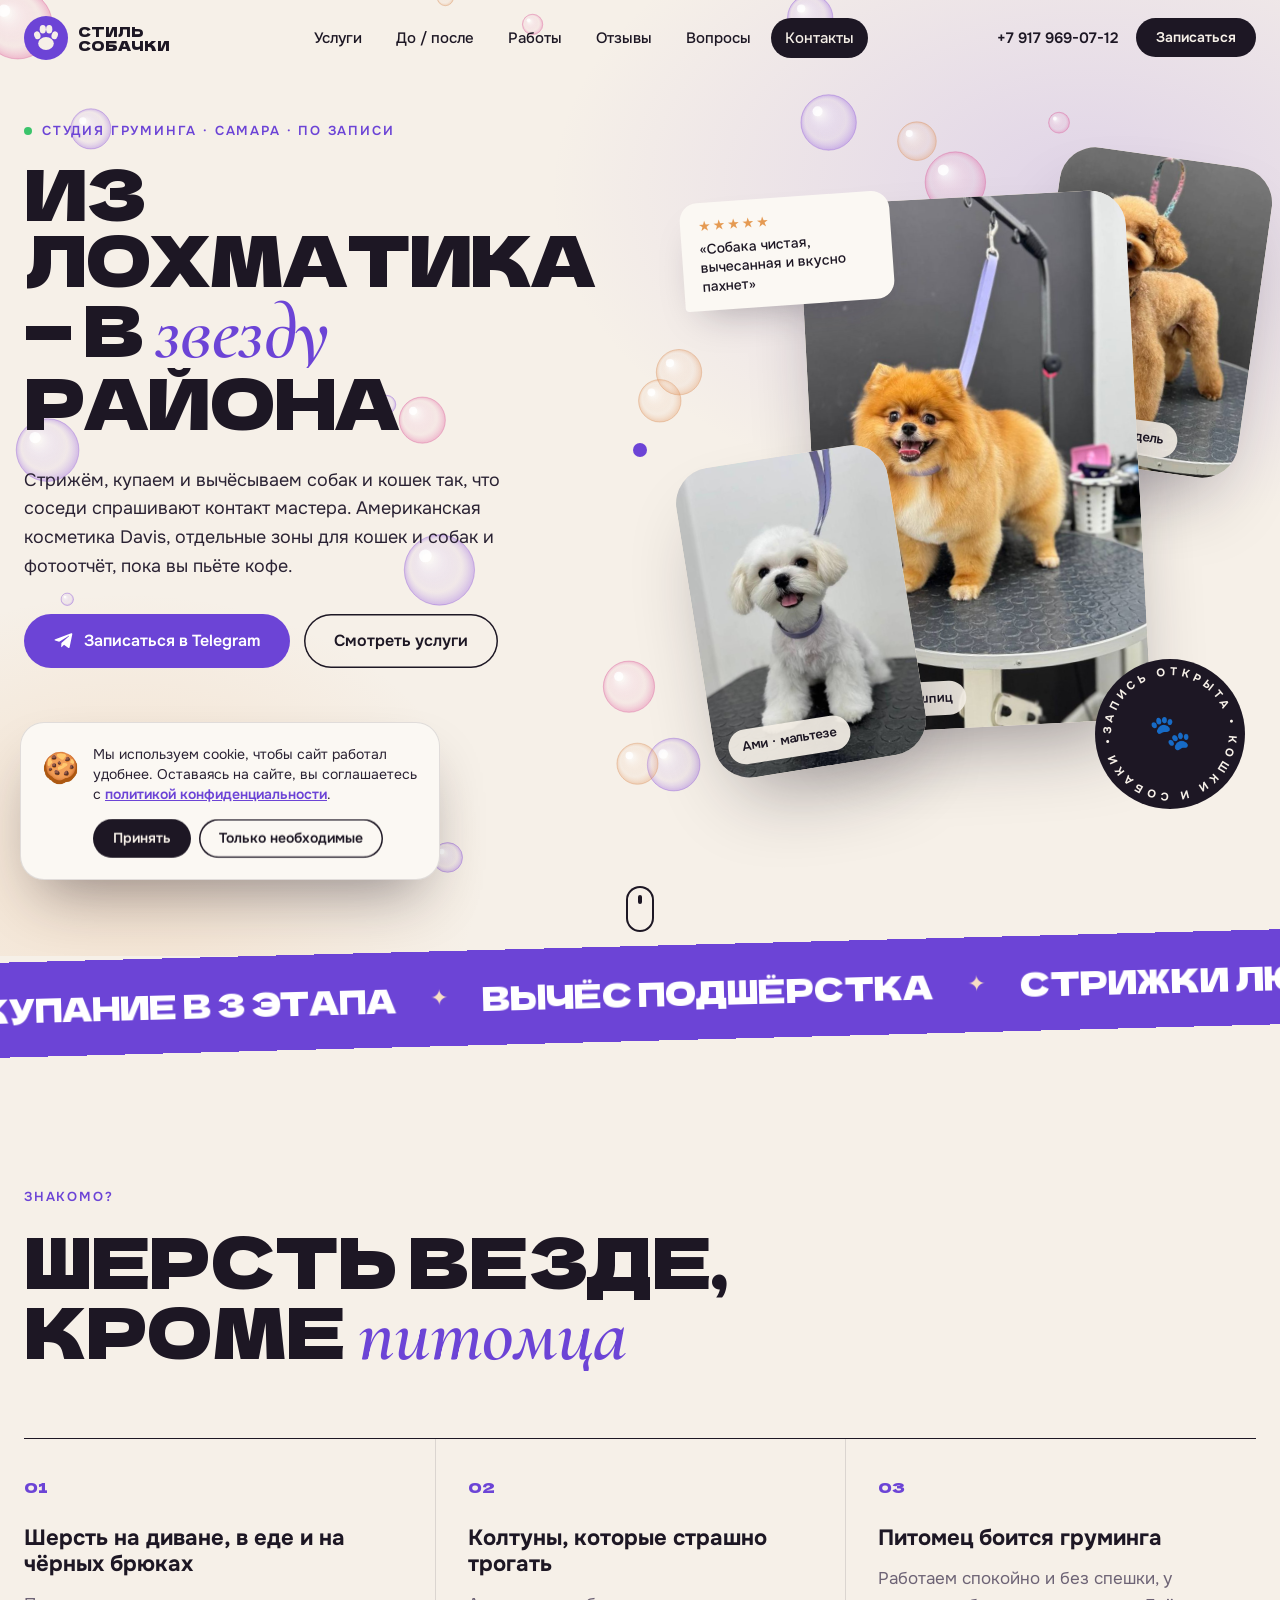
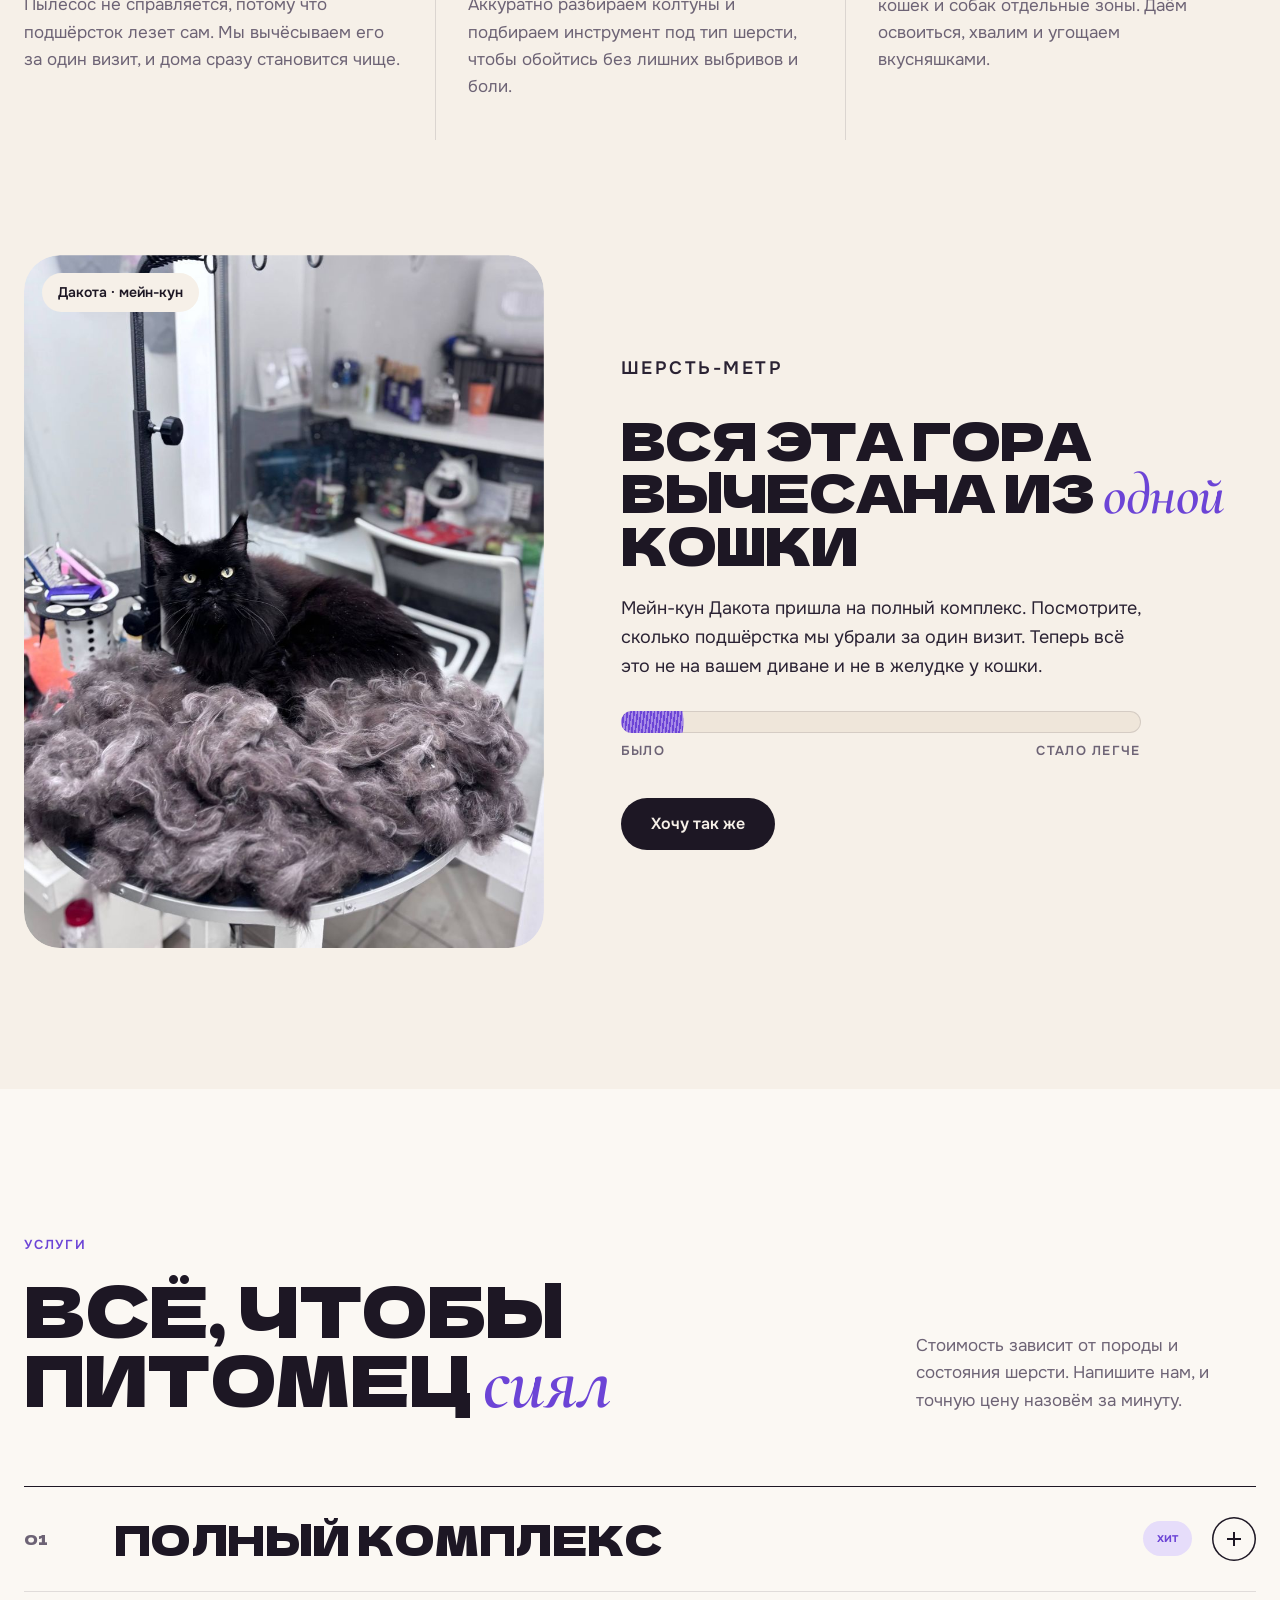
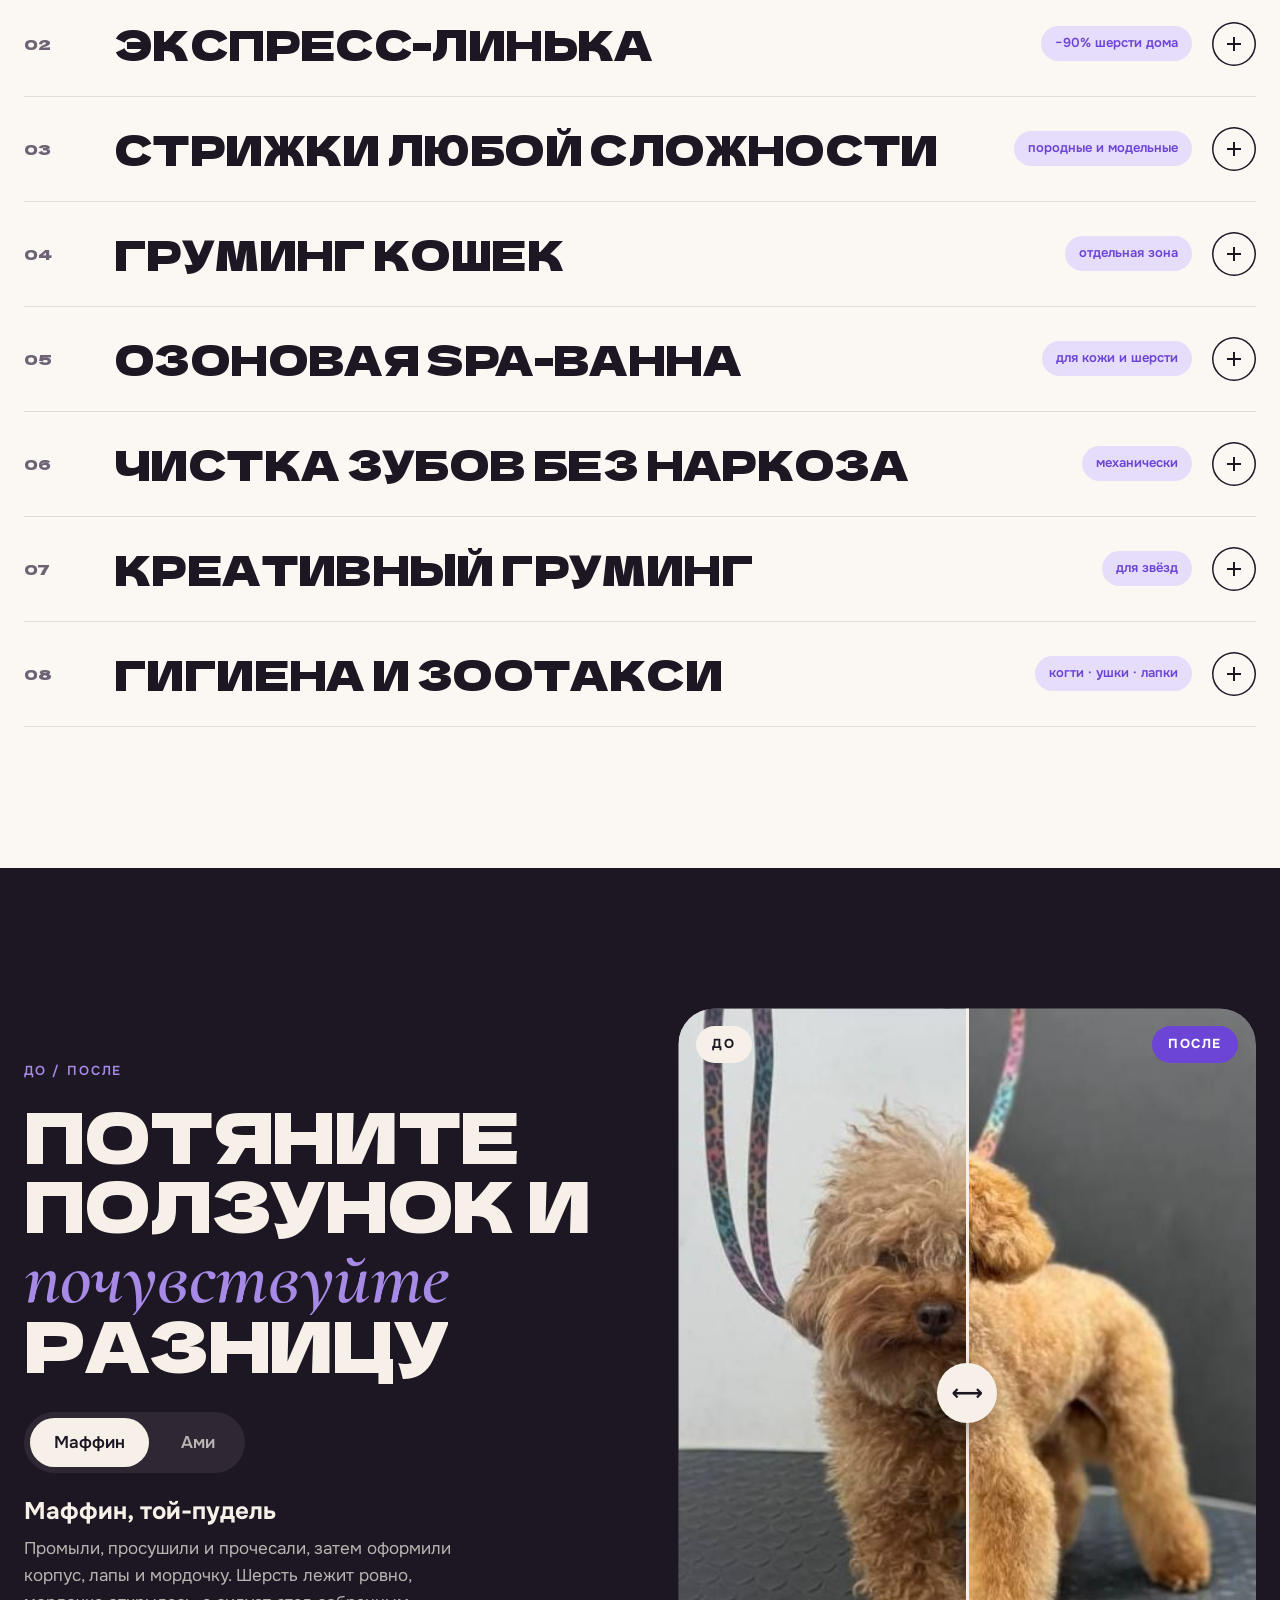
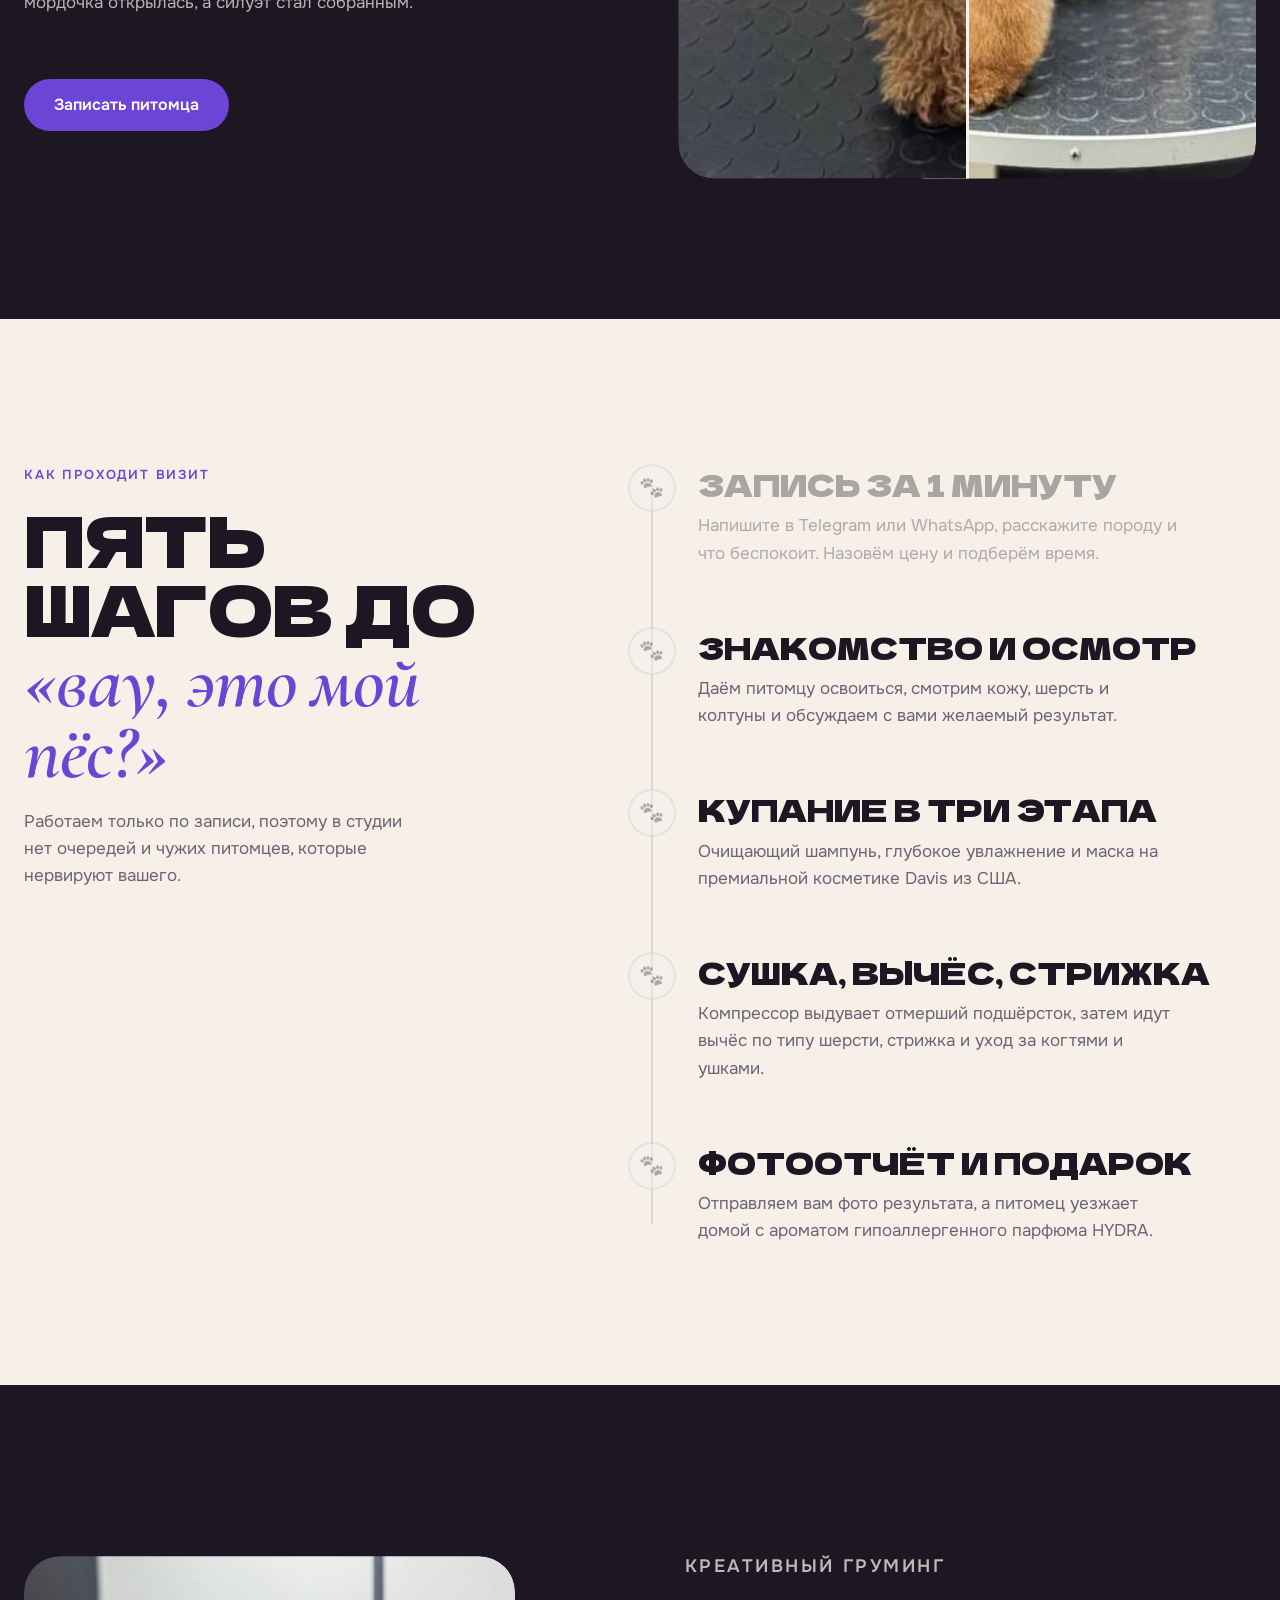
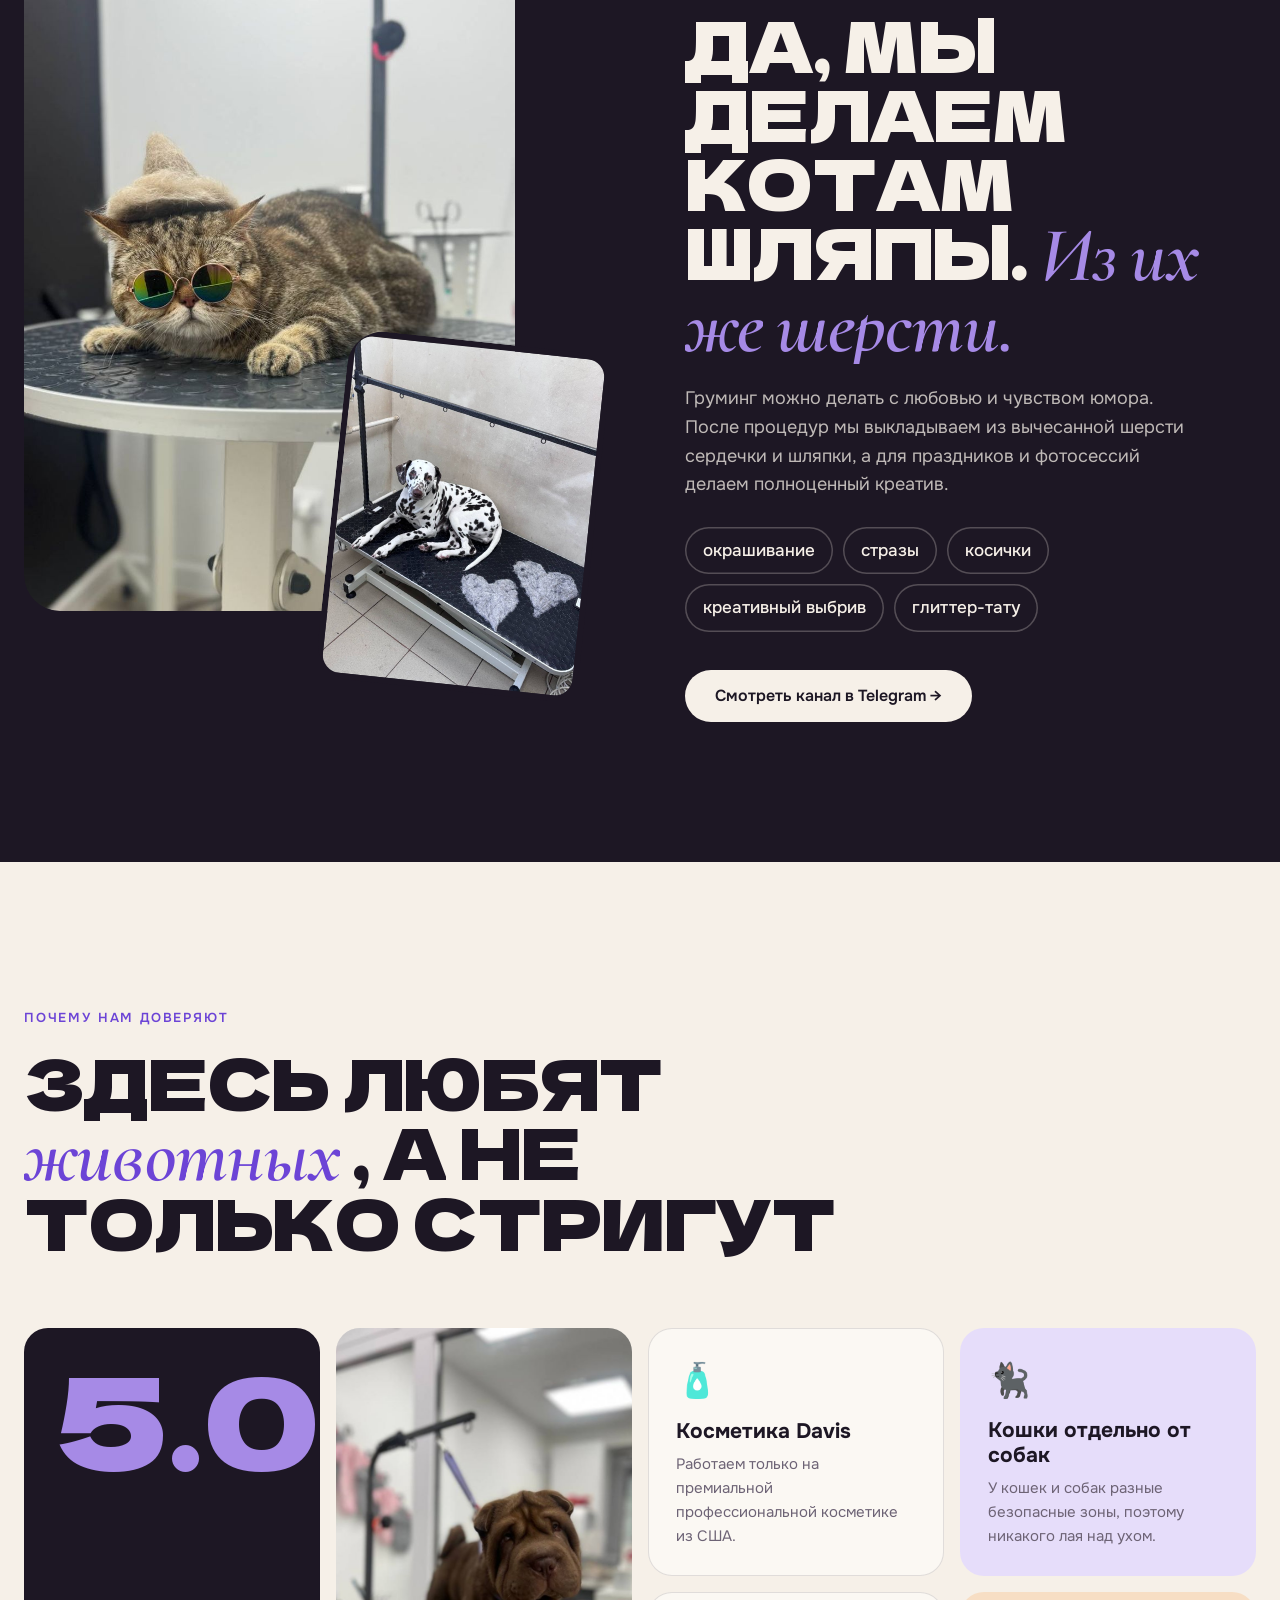
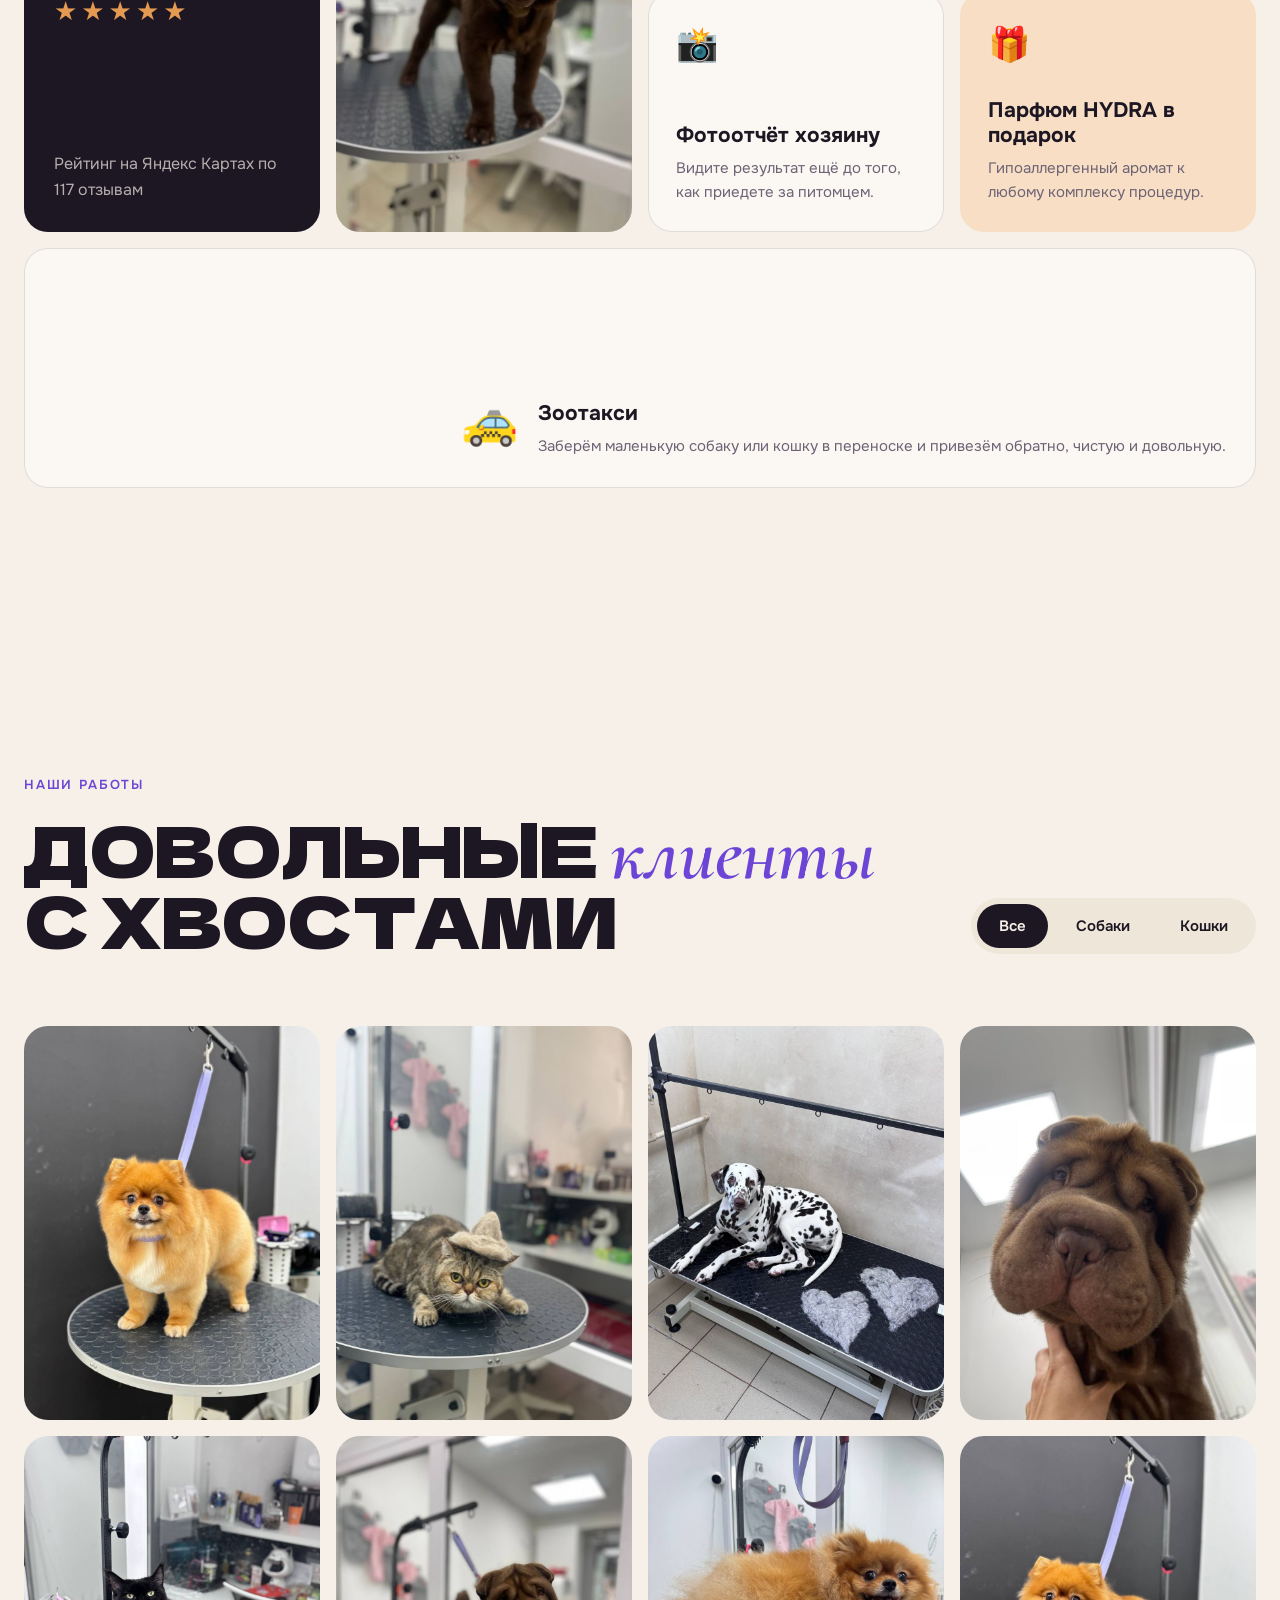
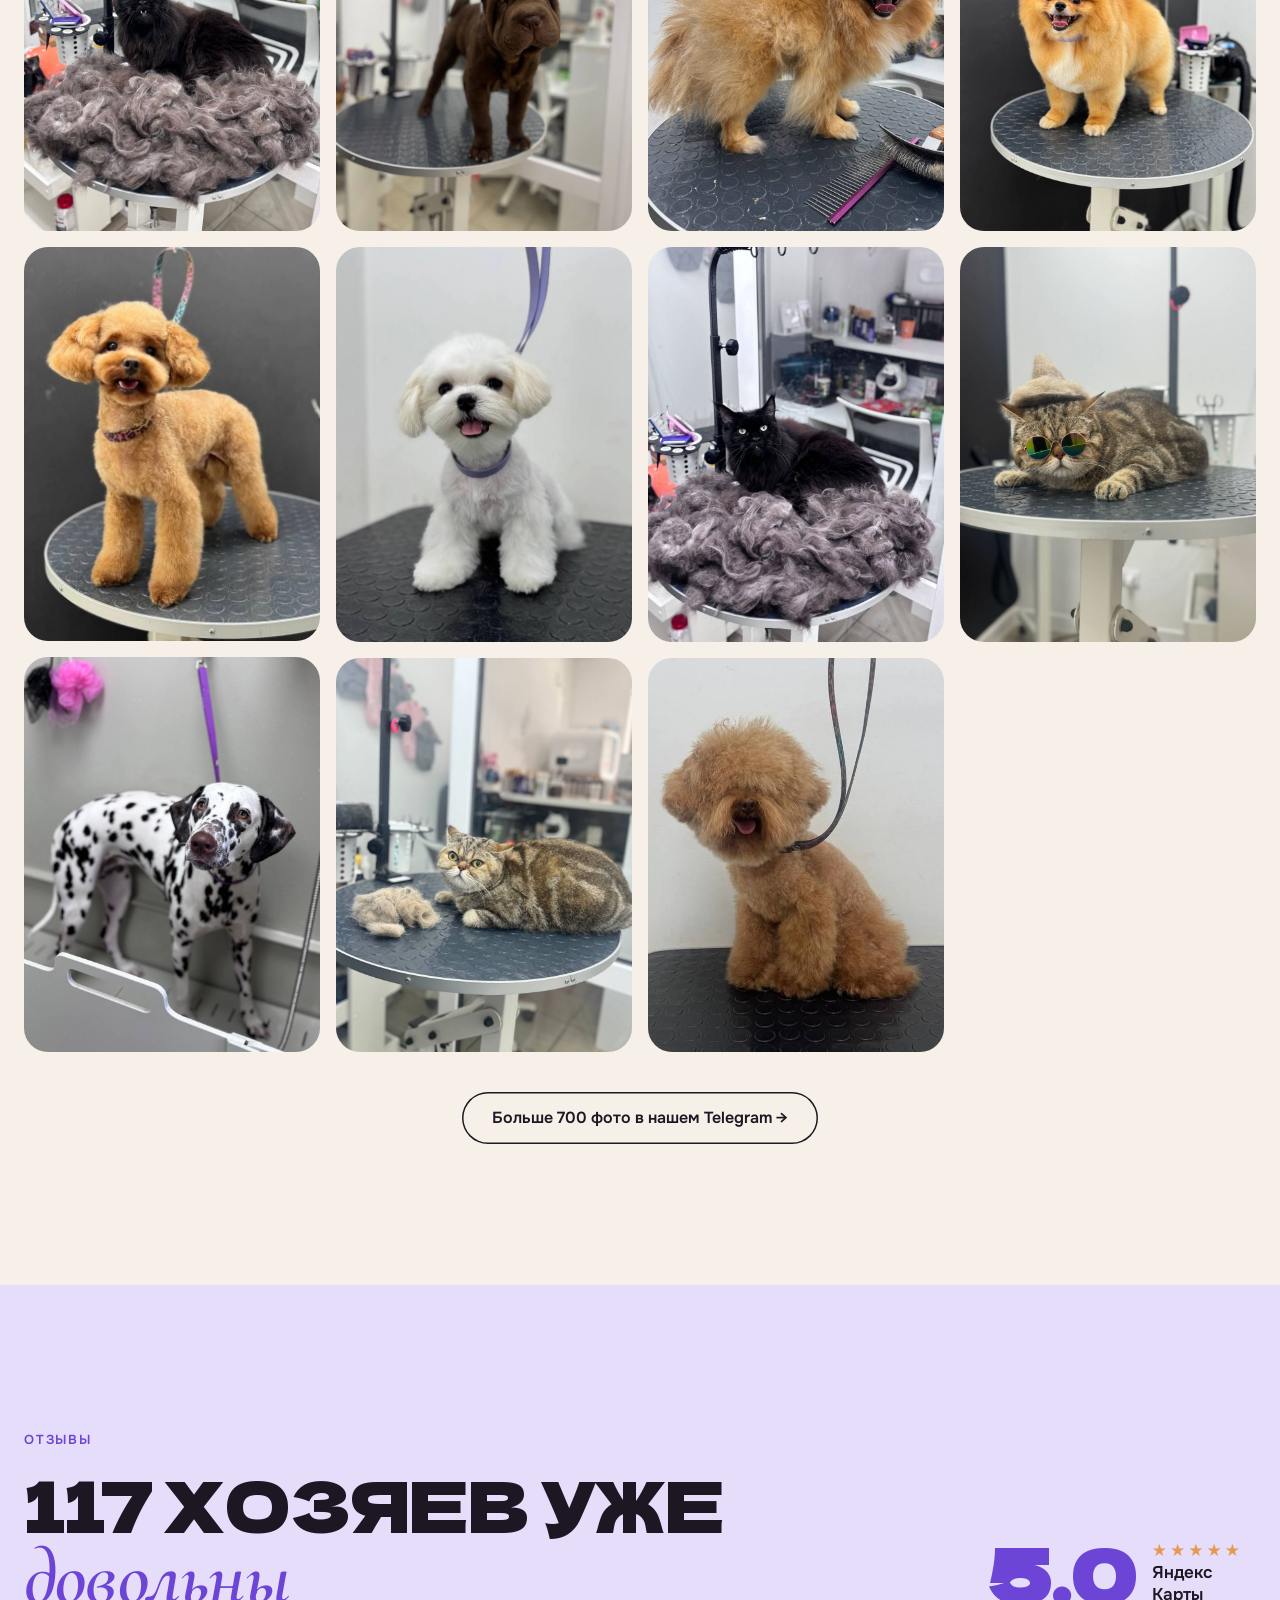
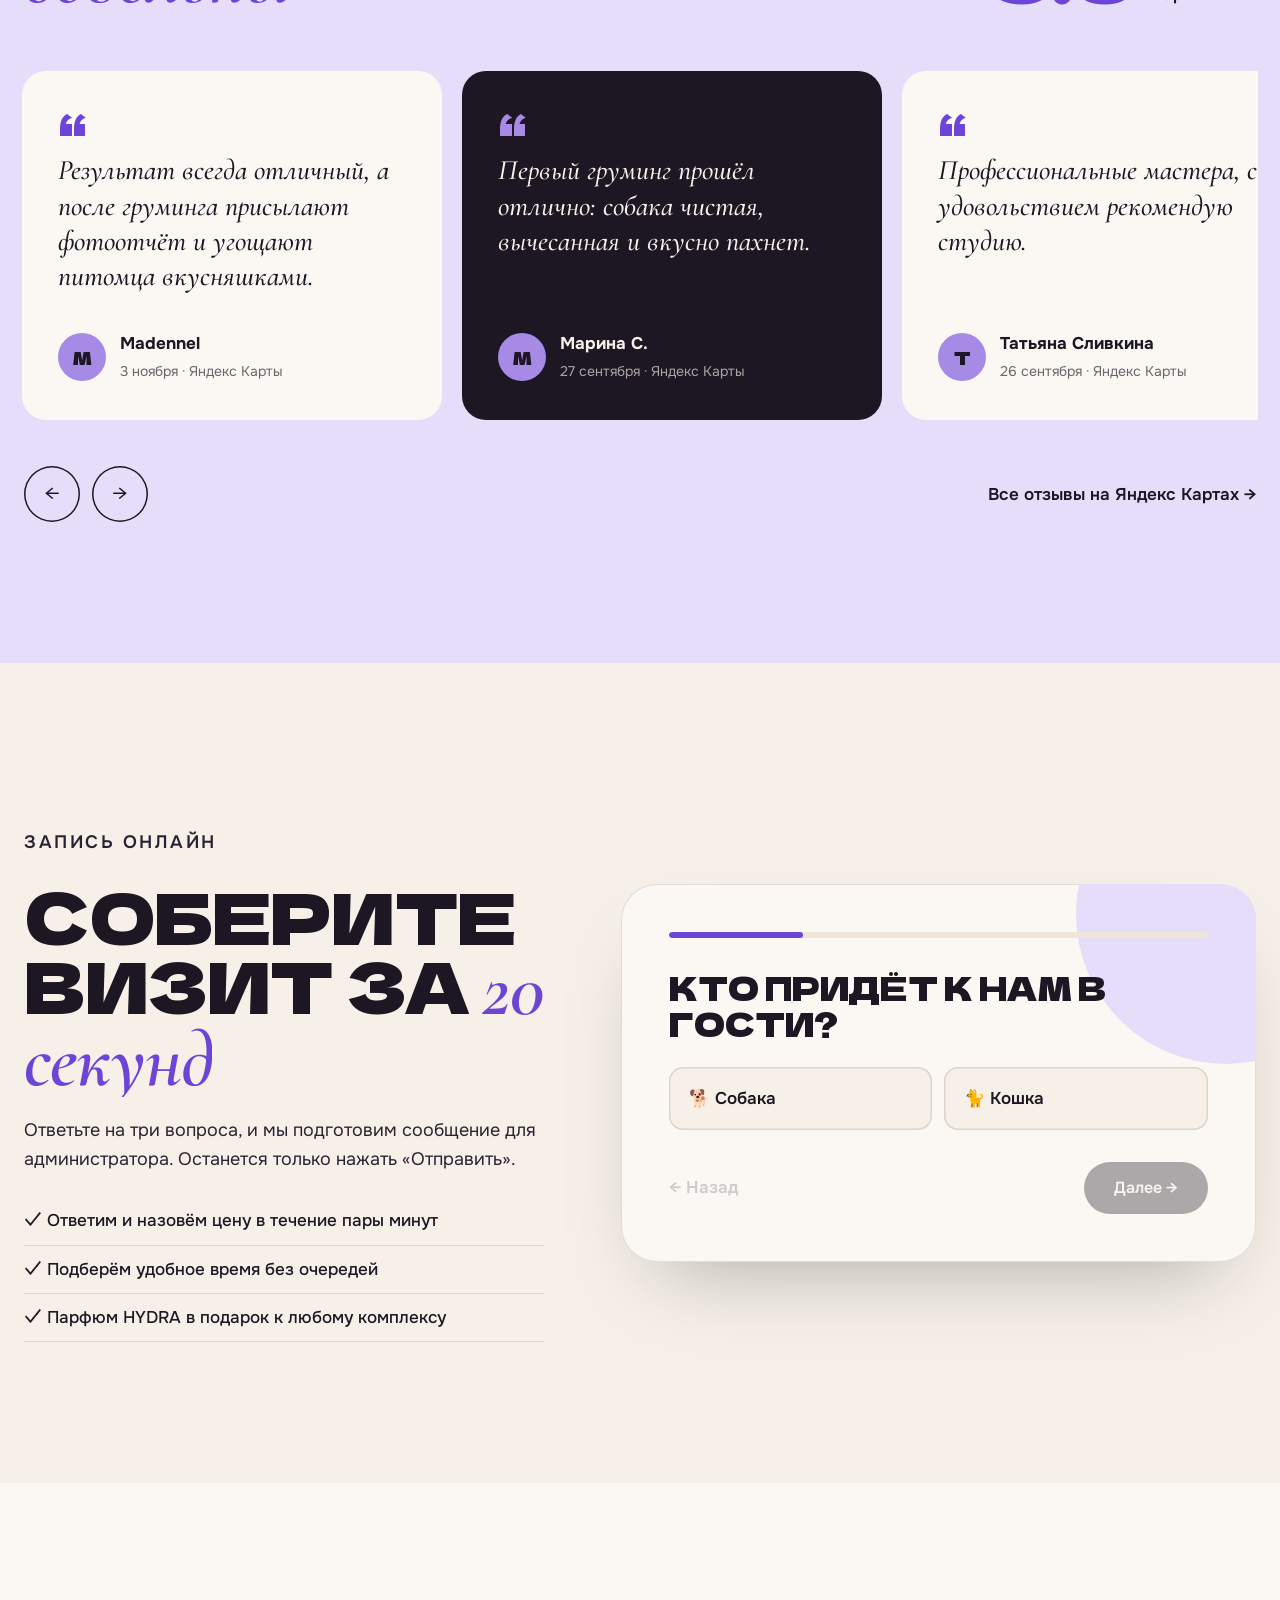
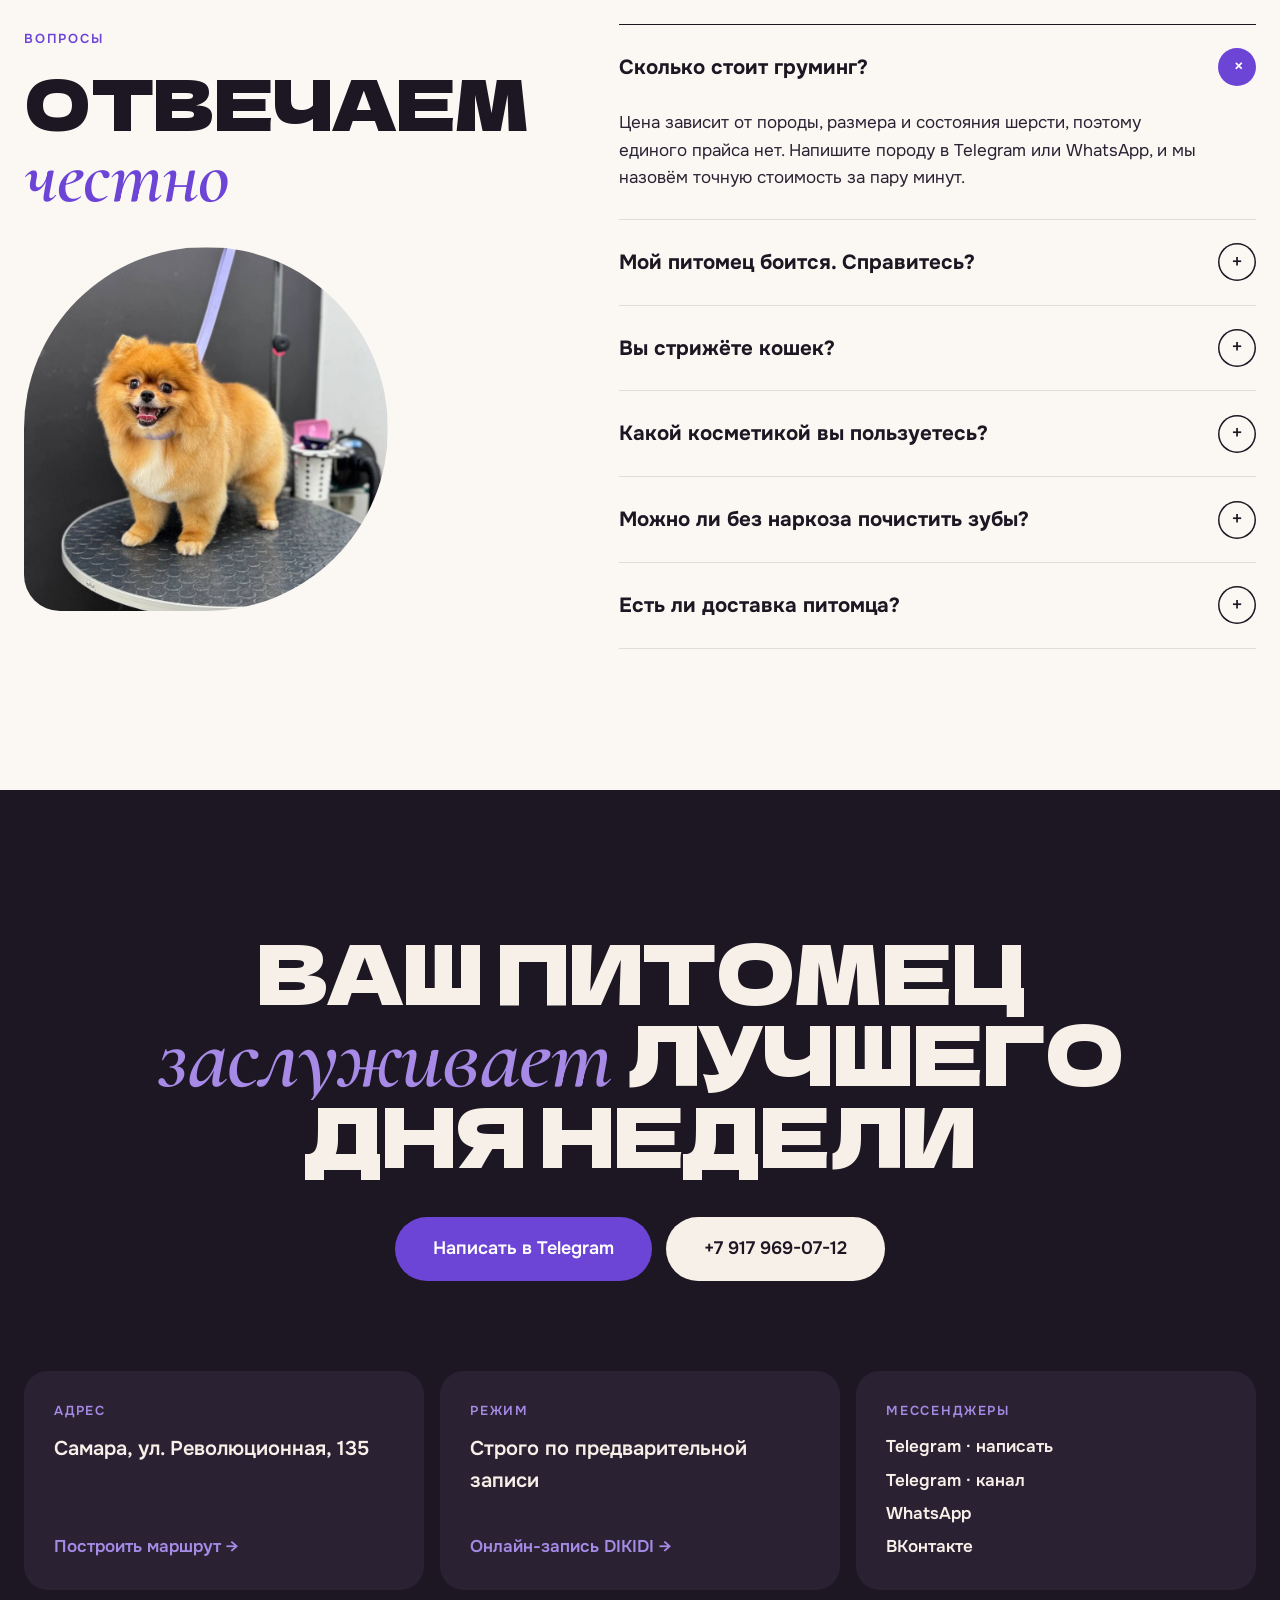
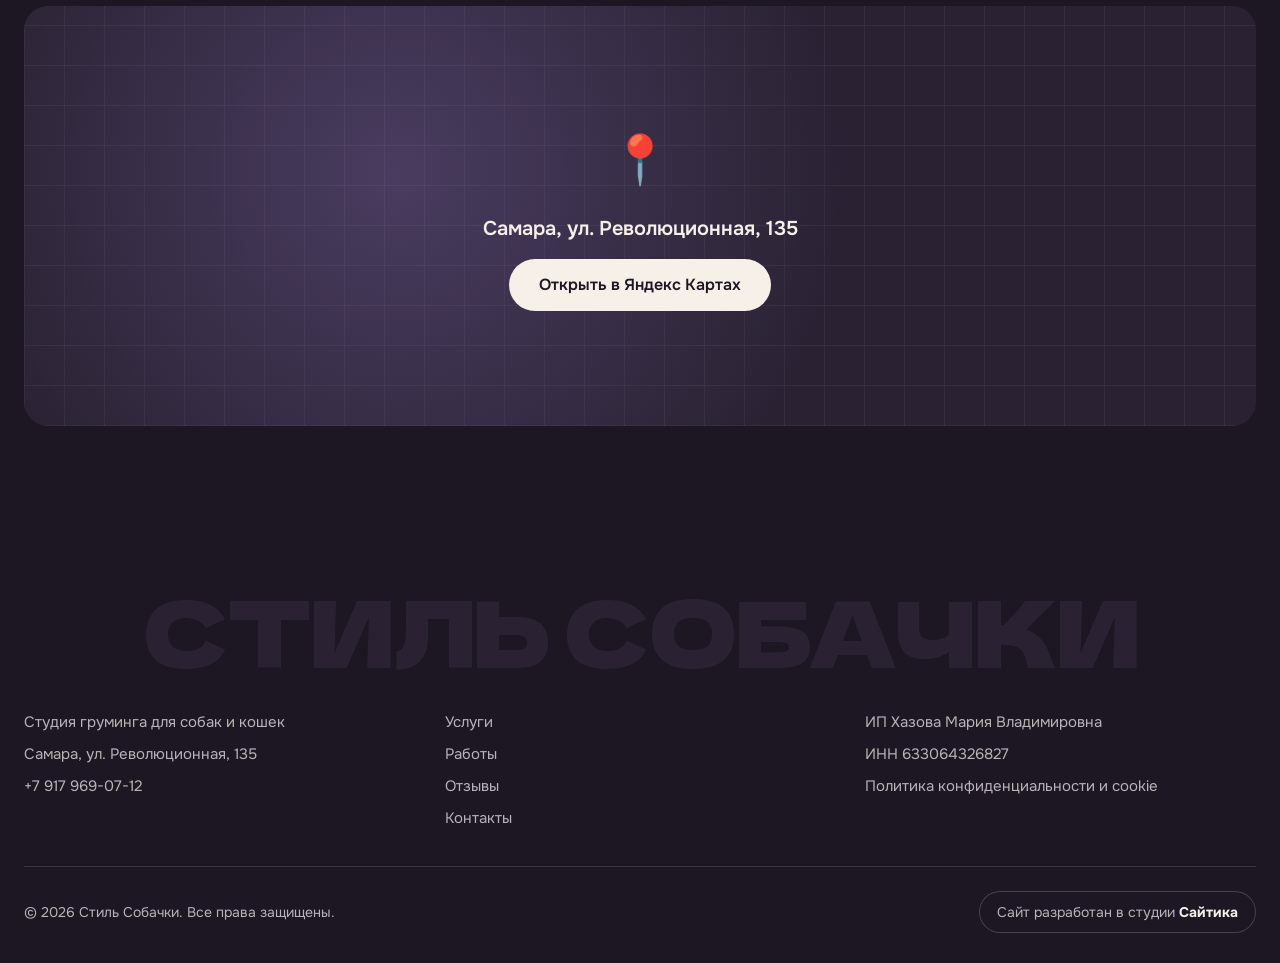
==== index.html @ b85f0bd1 "Лендинг студии груминга «Стиль Собачки» Одностраничный продающий сайт: услуги, до/после, галерея, от" ====
<!DOCTYPE html>
<html lang="ru">
<head>
  <meta charset="UTF-8">
  <meta name="viewport" content="width=device-width, initial-scale=1">
  <title>Стиль Собачки — студия груминга для собак и кошек в Самаре</title>
  <meta name="description" content="Груминг собак и кошек в Самаре: стрижка, купание, вычёс подшёрстка, озоновая SPA-ванна, креативный груминг. Косметика Davis, рейтинг 5.0 на Яндекс Картах. ул. Революционная, 135.">
  <meta name="theme-color" content="#F6F0E8">
  <meta property="og:title" content="Стиль Собачки — студия груминга в Самаре">
  <meta property="og:description" content="Из лохматика — в звезду района. Груминг собак и кошек, рейтинг 5.0.">
  <meta property="og:image" content="assets/images/lisichka-2.jpg">
  <link rel="preconnect" href="https://fonts.googleapis.com">
  <link rel="preconnect" href="https://fonts.gstatic.com" crossorigin>
  <link href="https://fonts.googleapis.com/css2?family=Cormorant+Garamond:ital,wght@1,500;1,600&family=Dela+Gothic+One&family=Onest:wght@400;500;600;700&display=swap" rel="stylesheet">
  <link rel="stylesheet" href="assets/css/style.css">
</head>
<body class="is-loading">

  <!-- Прелоадер -->
  <div class="preloader" aria-hidden="true">
    <div class="preloader__paws">
      <span></span><span></span><span></span><span></span>
    </div>
    <div class="preloader__word">Стиль&nbsp;Собачки</div>
  </div>

  <div class="progress" aria-hidden="true"><span></span></div>
  <div class="cursor" aria-hidden="true"><span class="cursor__label"></span></div>

  <!-- Шапка -->
  <header class="header" id="header">
    <div class="container header__inner">
      <a href="#top" class="logo" aria-label="Стиль Собачки — на главную">
        <svg class="logo__mark" viewBox="0 0 48 48" aria-hidden="true">
          <circle cx="24" cy="24" r="24" fill="currentColor"/>
          <g fill="#F6F0E8">
            <ellipse cx="24" cy="30" rx="8.5" ry="7"/>
            <ellipse cx="14.5" cy="21" rx="3.4" ry="4.4" transform="rotate(-18 14.5 21)"/>
            <ellipse cx="20.5" cy="14.5" rx="3.4" ry="4.6"/>
            <ellipse cx="27.5" cy="14.5" rx="3.4" ry="4.6"/>
            <ellipse cx="33.5" cy="21" rx="3.4" ry="4.4" transform="rotate(18 33.5 21)"/>
          </g>
        </svg>
        <span class="logo__text">Стиль<br>Собачки</span>
      </a>

      <nav class="nav" id="nav" aria-label="Основная навигация">
        <a href="#services" class="nav__link">Услуги</a>
        <a href="#before-after" class="nav__link">До / после</a>
        <a href="#works" class="nav__link">Работы</a>
        <a href="#reviews" class="nav__link">Отзывы</a>
        <a href="#faq" class="nav__link">Вопросы</a>
        <a href="#contacts" class="nav__link">Контакты</a>
        <div class="nav__mobile-extra">
          <a href="tel:+79179690712" class="nav__phone">+7 917 969-07-12</a>
          <div class="nav__socials">
            <a href="https://t.me/maria_merc" target="_blank" rel="noopener">Telegram</a>
            <a href="https://wa.me/79179690712" target="_blank" rel="noopener">WhatsApp</a>
            <a href="https://vk.ru/dog_style_smr" target="_blank" rel="noopener">VK</a>
          </div>
        </div>
      </nav>

      <div class="header__actions">
        <a href="tel:+79179690712" class="header__phone">+7 917 969-07-12</a>
        <a href="#booking" class="btn btn--small btn--ink magnetic">Записаться</a>
        <button class="burger" id="burger" aria-label="Открыть меню" aria-expanded="false" aria-controls="nav">
          <span></span><span></span><span></span>
        </button>
      </div>
    </div>
  </header>

  <main>
    <!-- HERO -->
    <section class="hero" id="top">
      <canvas class="hero__bubbles" id="bubbles" aria-hidden="true"></canvas>
      <div class="container hero__inner">
        <div class="hero__text">
          <p class="eyebrow reveal-up"><span class="dot"></span> Студия груминга · Самара · по записи</p>
          <h1 class="hero__title">
            <span class="line"><span>Из лохматика</span></span>
            <span class="line"><span>— в <em>звезду</em></span></span>
            <span class="line"><span>района</span></span>
          </h1>
          <p class="hero__lead reveal-up">Стрижём, купаем и вычёсываем собак и кошек так, что соседи спрашивают контакт мастера. Американская косметика Davis, отдельные зоны для кошек и собак и фотоотчёт, пока вы пьёте кофе.</p>
          <div class="hero__cta reveal-up">
            <a href="https://t.me/maria_merc" target="_blank" rel="noopener" class="btn btn--accent magnetic">
              <svg viewBox="0 0 24 24" aria-hidden="true"><path d="M21.9 4.3 18.7 19.4c-.2 1-.9 1.3-1.8.8l-4.9-3.6-2.4 2.3c-.3.3-.5.5-1 .5l.3-5 9.1-8.2c.4-.4-.1-.6-.6-.2L6.2 13 1.4 11.5c-1-.3-1-1 .2-1.5L20.6 2.8c.9-.3 1.6.2 1.3 1.5Z" fill="currentColor"/></svg>
              Записаться в Telegram
            </a>
            <a href="#services" class="btn btn--ghost magnetic">Смотреть услуги</a>
          </div>
          <ul class="hero__trust reveal-up">
            <li><strong>5.0</strong><span>рейтинг на<br>Яндекс Картах</span></li>
            <li><strong data-count="117">117</strong><span>отзывов<br>от хозяев</span></li>
            <li><strong>Davis</strong><span>премиум-косметика<br>из США</span></li>
          </ul>
        </div>

        <div class="hero__visual" id="heroVisual">
          <figure class="hero__card hero__card--a" data-depth="0.6">
            <img src="assets/images/lisichka-2.jpg" alt="Рыжий шпиц Лисичка после груминга улыбается на столе" width="900" height="1200" fetchpriority="high">
            <figcaption>Лисичка · шпиц</figcaption>
          </figure>
          <figure class="hero__card hero__card--b" data-depth="1.1">
            <img src="assets/images/ami-after.jpg" alt="Белый мальтезе Ами после стрижки" width="600" height="800">
            <figcaption>Ами · мальтезе</figcaption>
          </figure>
          <figure class="hero__card hero__card--c" data-depth="1.6">
            <img src="assets/images/maffin-after-2.jpg" alt="Абрикосовый пудель Маффин после стрижки" width="604" height="805">
            <figcaption>Маффин · пудель</figcaption>
          </figure>
          <a href="#booking" class="badge-spin" aria-label="Запись открыта — перейти к записи">
            <svg viewBox="0 0 200 200" aria-hidden="true">
              <defs><path id="circlePath" d="M100,100 m-78,0 a78,78 0 1,1 156,0 a78,78 0 1,1 -156,0"/></defs>
              <text><textPath href="#circlePath" textLength="482" lengthAdjust="spacing">ЗАПИСЬ ОТКРЫТА • КОШКИ И СОБАКИ • </textPath></text>
            </svg>
            <span class="badge-spin__core">🐾</span>
          </a>
          <div class="hero__sticker">
            <span class="stars">★★★★★</span>
            «Собака чистая, вычесанная и вкусно пахнет»
          </div>
        </div>
      </div>
      <a href="#pain" class="scroll-hint" aria-label="Листать вниз"><span></span></a>
    </section>

    <!-- Бегущая строка -->
    <div class="marquee" aria-hidden="true">
      <div class="marquee__track">
        <span>Купание в 3 этапа</span><i>✦</i><span>Вычёс подшёрстка</span><i>✦</i><span>Стрижки любой сложности</span><i>✦</i><span>Озоновая SPA-ванна</span><i>✦</i><span>Креативный груминг</span><i>✦</i><span>Чистка зубов без наркоза</span><i>✦</i><span>Зоотакси</span><i>✦</i>
        <span>Купание в 3 этапа</span><i>✦</i><span>Вычёс подшёрстка</span><i>✦</i><span>Стрижки любой сложности</span><i>✦</i><span>Озоновая SPA-ванна</span><i>✦</i><span>Креативный груминг</span><i>✦</i><span>Чистка зубов без наркоза</span><i>✦</i><span>Зоотакси</span><i>✦</i>
      </div>
    </div>

    <!-- Боль → решение -->
    <section class="pain section" id="pain">
      <div class="container">
        <div class="section-head">
          <p class="eyebrow reveal-up">Знакомо?</p>
          <h2 class="h2 split">Шерсть везде, кроме <em>питомца</em></h2>
        </div>
        <div class="pain__grid">
          <article class="pain__item reveal-up">
            <span class="pain__num">01</span>
            <h3>Шерсть на диване, в еде и на чёрных брюках</h3>
            <p>Пылесос не справляется, потому что подшёрсток лезет сам. Мы вычёсываем его за один визит, и дома сразу становится чище.</p>
          </article>
          <article class="pain__item reveal-up">
            <span class="pain__num">02</span>
            <h3>Колтуны, которые страшно трогать</h3>
            <p>Аккуратно разбираем колтуны и подбираем инструмент под тип шерсти, чтобы обойтись без лишних выбривов и боли.</p>
          </article>
          <article class="pain__item reveal-up">
            <span class="pain__num">03</span>
            <h3>Питомец боится груминга</h3>
            <p>Работаем спокойно и без спешки, у кошек и собак отдельные зоны. Даём освоиться, хвалим и угощаем вкусняшками.</p>
          </article>
        </div>

        <!-- Шерсть-метр -->
        <div class="furmeter">
          <div class="furmeter__media reveal-clip">
            <img src="assets/images/dakota-1.jpg" alt="Чёрный мейн-кун Дакота на столе рядом с огромной горой вычесанного подшёрстка" loading="lazy" width="900" height="1200">
            <span class="furmeter__tag">Дакота · мейн-кун</span>
          </div>
          <div class="furmeter__text">
            <p class="eyebrow reveal-up">Шерсть-метр</p>
            <h3 class="furmeter__title split">Вся эта гора вычесана из <em>одной</em> кошки</h3>
            <p class="reveal-up">Мейн-кун Дакота пришла на полный комплекс. Посмотрите, сколько подшёрстка мы убрали за один визит. Теперь всё это не на вашем диване и не в желудке у кошки.</p>
            <div class="furmeter__bar reveal-up" aria-hidden="true">
              <div class="furmeter__fill"><span></span></div>
              <div class="furmeter__labels"><span>было</span><span>стало легче</span></div>
            </div>
            <a href="#booking" class="btn btn--ink magnetic reveal-up">Хочу так же</a>
          </div>
        </div>
      </div>
    </section>

    <!-- Услуги -->
    <section class="services section" id="services">
      <div class="container">
        <div class="section-head section-head--row">
          <div>
            <p class="eyebrow reveal-up">Услуги</p>
            <h2 class="h2 split">Всё, чтобы питомец <em>сиял</em></h2>
          </div>
          <p class="section-head__note reveal-up">Стоимость зависит от породы и состояния шерсти. Напишите нам, и точную цену назовём за минуту.</p>
        </div>

        <ul class="svc" id="svcList">
          <li class="svc__item" data-img="assets/images/lisichka-brush.jpg">
            <button class="svc__row" aria-expanded="false">
              <span class="svc__num">01</span>
              <span class="svc__name">Полный комплекс</span>
              <span class="svc__tag">хит</span>
              <span class="svc__plus" aria-hidden="true"></span>
            </button>
            <div class="svc__body"><div>
              <p>Мытьё в три этапа (очищающий шампунь, глубоко увлажняющий шампунь, кондиционер или маска), сушка компрессором, вычёс, стрижка, когти, ушки и лапки. Парфюм HYDRA в подарок.</p>
              <img src="assets/images/lisichka-brush.jpg" alt="Шпиц на груминге со щёткой" loading="lazy">
            </div></div>
          </li>
          <li class="svc__item" data-img="assets/images/dakota-2.jpg">
            <button class="svc__row" aria-expanded="false">
              <span class="svc__num">02</span>
              <span class="svc__name">Экспресс-линька</span>
              <span class="svc__tag">−90% шерсти дома</span>
              <span class="svc__plus" aria-hidden="true"></span>
            </button>
            <div class="svc__body"><div>
              <p>Удаляем отмерший подшёрсток профессиональными инструментами и компрессором. Шерсть становится мягче и гуще, а дома её больше не найти на каждом диване.</p>
              <img src="assets/images/dakota-2.jpg" alt="Мейн-кун после вычёса" loading="lazy">
            </div></div>
          </li>
          <li class="svc__item" data-img="assets/images/maffin-after.jpg">
            <button class="svc__row" aria-expanded="false">
              <span class="svc__num">03</span>
              <span class="svc__name">Стрижки любой сложности</span>
              <span class="svc__tag">породные и модельные</span>
              <span class="svc__plus" aria-hidden="true"></span>
            </button>
            <div class="svc__body"><div>
              <p>Делаем породные стрижки, «под мишку», модельные и гигиенические. Сохраняем силуэт, открываем мордочку и подбираем форму под характер питомца.</p>
              <img src="assets/images/maffin-after.jpg" alt="Пудель после стрижки" loading="lazy">
            </div></div>
          </li>
          <li class="svc__item" data-img="assets/images/molly-fur.jpg">
            <button class="svc__row" aria-expanded="false">
              <span class="svc__num">04</span>
              <span class="svc__name">Груминг кошек</span>
              <span class="svc__tag">отдельная зона</span>
              <span class="svc__plus" aria-hidden="true"></span>
            </button>
            <div class="svc__body"><div>
              <p>Купание, вычёс, стрижка, когти и ушки. Кошки работают в отдельной спокойной зоне без собачьего лая, и стресса меньше.</p>
              <img src="assets/images/molly-fur.jpg" alt="Кошка после вычёса" loading="lazy">
            </div></div>
          </li>
          <li class="svc__item" data-img="assets/images/tessa-1.jpg">
            <button class="svc__row" aria-expanded="false">
              <span class="svc__num">05</span>
              <span class="svc__name">Озоновая SPA-ванна</span>
              <span class="svc__tag">для кожи и шерсти</span>
              <span class="svc__plus" aria-hidden="true"></span>
            </button>
            <div class="svc__body"><div>
              <p>Глубоко очищает кожу и улучшает кровообращение. Полезна при перхоти и проблемах с шерстью, а питомцы обожают пузырьки.</p>
              <img src="assets/images/tessa-1.jpg" alt="Далматин в ванне для груминга" loading="lazy">
            </div></div>
          </li>
          <li class="svc__item" data-img="assets/images/sharpei-face.jpg">
            <button class="svc__row" aria-expanded="false">
              <span class="svc__num">06</span>
              <span class="svc__name">Чистка зубов без наркоза</span>
              <span class="svc__tag">механически</span>
              <span class="svc__plus" aria-hidden="true"></span>
            </button>
            <div class="svc__body"><div>
              <p>Механически снимаем зубной камень без анестезии: свежее дыхание и белые зубы, а питомец сразу после процедуры едет домой.</p>
              <img src="assets/images/sharpei-face.jpg" alt="Шарпей крупным планом" loading="lazy">
            </div></div>
          </li>
          <li class="svc__item" data-img="assets/images/molly-glasses.jpg">
            <button class="svc__row" aria-expanded="false">
              <span class="svc__num">07</span>
              <span class="svc__name">Креативный груминг</span>
              <span class="svc__tag">для звёзд</span>
              <span class="svc__plus" aria-hidden="true"></span>
            </button>
            <div class="svc__body"><div>
              <p>Делаем окрашивание, стразы, косички, креативный выбрив и глиттер-тату. Подходит для праздников, фотосессий и просто для настроения.</p>
              <img src="assets/images/molly-glasses.jpg" alt="Кошка в очках и шляпе из шерсти" loading="lazy">
            </div></div>
          </li>
          <li class="svc__item" data-img="assets/images/ami-after.jpg">
            <button class="svc__row" aria-expanded="false">
              <span class="svc__num">08</span>
              <span class="svc__name">Гигиена и зоотакси</span>
              <span class="svc__tag">когти · ушки · лапки</span>
              <span class="svc__plus" aria-hidden="true"></span>
            </button>
            <div class="svc__body"><div>
              <p>Стрижём когти, чистим ушки и ухаживаем за лапками. Маленьких собак и кошек в переноске сами привезём и отвезём домой на зоотакси.</p>
              <img src="assets/images/ami-after.jpg" alt="Мальтезе после гигиены" loading="lazy">
            </div></div>
          </li>
        </ul>
        <div class="svc__preview" id="svcPreview" aria-hidden="true"><img alt=""></div>
      </div>
    </section>

    <!-- До / после -->
    <section class="ba section section--dark" id="before-after">
      <div class="container ba__inner">
        <div class="ba__text">
          <p class="eyebrow eyebrow--light reveal-up">До / после</p>
          <h2 class="h2 split">Потяните ползунок и <em>почувствуйте</em> разницу</h2>
          <div class="ba__tabs" role="tablist">
            <button class="ba__tab is-active" role="tab" aria-selected="true" data-before="assets/images/poodle-before.jpg" data-after="assets/images/maffin-after.jpg" data-name="Маффин, той-пудель" data-desc="Промыли, просушили и прочесали, затем оформили корпус, лапы и мордочку. Шерсть лежит ровно, мордочка открылась, а силуэт стал собранным.">Маффин</button>
            <button class="ba__tab" role="tab" aria-selected="false" data-before="assets/images/ami-before.jpg" data-after="assets/images/ami-after.jpg" data-name="Ами, мальтезе" data-desc="Малыш быстро освоился в студии. После процедур стал чище, аккуратнее и пушистее, как маленький плюшевый зайчик.">Ами</button>
          </div>
          <div class="ba__info">
            <h3 class="ba__name" id="baName">Маффин, той-пудель</h3>
            <p class="ba__desc" id="baDesc">Промыли, просушили и прочесали, затем оформили корпус, лапы и мордочку. Шерсть лежит ровно, мордочка открылась, а силуэт стал собранным.</p>
          </div>
          <a href="#booking" class="btn btn--accent magnetic">Записать питомца</a>
        </div>

        <div class="ba__compare reveal-clip" id="compare" style="--pos:50%">
          <img class="ba__img ba__img--after" id="baAfter" src="assets/images/maffin-after.jpg" alt="После груминга">
          <div class="ba__before-wrap">
            <img class="ba__img ba__img--before" id="baBefore" src="assets/images/poodle-before.jpg" alt="До груминга">
          </div>
          <span class="ba__label ba__label--before">до</span>
          <span class="ba__label ba__label--after">после</span>
          <div class="ba__handle" aria-hidden="true"><span>⟷</span></div>
          <input type="range" min="0" max="100" value="50" class="ba__range" id="baRange" aria-label="Сравнение до и после">
        </div>
      </div>
    </section>

    <!-- Как проходит визит -->
    <section class="process section" id="process">
      <div class="container process__inner">
        <div class="process__aside">
          <p class="eyebrow reveal-up">Как проходит визит</p>
          <h2 class="h2 split">Пять шагов до <em>«вау, это мой пёс?»</em></h2>
          <p class="reveal-up process__note">Работаем только по записи, поэтому в студии нет очередей и чужих питомцев, которые нервируют вашего.</p>
        </div>
        <ol class="steps" id="steps">
          <li class="step">
            <span class="step__paw">🐾</span>
            <h3>Запись за 1 минуту</h3>
            <p>Напишите в Telegram или WhatsApp, расскажите породу и что беспокоит. Назовём цену и подберём время.</p>
          </li>
          <li class="step">
            <span class="step__paw">🐾</span>
            <h3>Знакомство и осмотр</h3>
            <p>Даём питомцу освоиться, смотрим кожу, шерсть и колтуны и обсуждаем с вами желаемый результат.</p>
          </li>
          <li class="step">
            <span class="step__paw">🐾</span>
            <h3>Купание в три этапа</h3>
            <p>Очищающий шампунь, глубокое увлажнение и маска на премиальной косметике Davis из США.</p>
          </li>
          <li class="step">
            <span class="step__paw">🐾</span>
            <h3>Сушка, вычёс, стрижка</h3>
            <p>Компрессор выдувает отмерший подшёрсток, затем идут вычёс по типу шерсти, стрижка и уход за когтями и ушками.</p>
          </li>
          <li class="step">
            <span class="step__paw">🐾</span>
            <h3>Фотоотчёт и подарок</h3>
            <p>Отправляем вам фото результата, а питомец уезжает домой с ароматом гипоаллергенного парфюма HYDRA.</p>
          </li>
          <span class="steps__line" aria-hidden="true"><span></span></span>
        </ol>
      </div>
    </section>

    <!-- Креатив -->
    <section class="creative section section--dark" id="creative">
      <div class="container creative__inner">
        <div class="creative__media">
          <figure class="creative__main tilt reveal-clip">
            <img src="assets/images/molly-glasses.jpg" alt="Полосатая кошка Молли в солнечных очках и шляпе из собственной шерсти" loading="lazy">
          </figure>
          <figure class="creative__small reveal-clip">
            <img src="assets/images/tessa-hearts.jpg" alt="Далматин Тесса рядом с сердечками из вычесанной шерсти" loading="lazy">
          </figure>
        </div>
        <div class="creative__text">
          <p class="eyebrow eyebrow--light reveal-up">Креативный груминг</p>
          <h2 class="h2 split">Да, мы делаем котам шляпы. <em>Из их же шерсти.</em></h2>
          <p class="reveal-up">Груминг можно делать с любовью и чувством юмора. После процедур мы выкладываем из вычесанной шерсти сердечки и шляпки, а для праздников и фотосессий делаем полноценный креатив.</p>
          <ul class="chips reveal-up">
            <li>окрашивание</li><li>стразы</li><li>косички</li><li>креативный выбрив</li><li>глиттер-тату</li>
          </ul>
          <a href="https://t.me/s/dog_style_smr" target="_blank" rel="noopener" class="btn btn--light magnetic">Смотреть канал в Telegram →</a>
        </div>
      </div>
    </section>

    <!-- Почему мы -->
    <section class="why section" id="why">
      <div class="container">
        <div class="section-head">
          <p class="eyebrow reveal-up">Почему нам доверяют</p>
          <h2 class="h2 split">Здесь любят <em>животных</em>, а не только стригут</h2>
        </div>
        <div class="bento">
          <div class="bento__cell bento__cell--rating reveal-up">
            <span class="bento__big"><span data-count-float="5.0">5.0</span></span>
            <span class="bento__stars">★★★★★</span>
            <p>Рейтинг на Яндекс Картах по 117 отзывам</p>
          </div>
          <div class="bento__cell bento__cell--photo reveal-up">
            <img src="assets/images/sharpei-1.jpg" alt="Шоколадный шарпей на столе для груминга" loading="lazy">
          </div>
          <div class="bento__cell reveal-up">
            <span class="bento__icon">🧴</span>
            <h3>Косметика Davis</h3>
            <p>Работаем только на премиальной профессиональной косметике из США.</p>
          </div>
          <div class="bento__cell bento__cell--lilac reveal-up">
            <span class="bento__icon">🐈‍⬛</span>
            <h3>Кошки отдельно от собак</h3>
            <p>У кошек и собак разные безопасные зоны, поэтому никакого лая над ухом.</p>
          </div>
          <div class="bento__cell reveal-up">
            <span class="bento__icon">📸</span>
            <h3>Фотоотчёт хозяину</h3>
            <p>Видите результат ещё до того, как приедете за питомцем.</p>
          </div>
          <div class="bento__cell bento__cell--apricot reveal-up">
            <span class="bento__icon">🎁</span>
            <h3>Парфюм HYDRA в подарок</h3>
            <p>Гипоаллергенный аромат к любому комплексу процедур.</p>
          </div>
          <div class="bento__cell bento__cell--wide reveal-up">
            <span class="bento__icon">🚕</span>
            <div>
              <h3>Зоотакси</h3>
              <p>Заберём маленькую собаку или кошку в переноске и привезём обратно, чистую и довольную.</p>
            </div>
          </div>
        </div>
      </div>
    </section>

    <!-- Галерея -->
    <section class="works section" id="works">
      <div class="container">
        <div class="section-head section-head--row">
          <div>
            <p class="eyebrow reveal-up">Наши работы</p>
            <h2 class="h2 split">Довольные <em>клиенты</em> с хвостами</h2>
          </div>
          <div class="filters reveal-up" role="tablist" aria-label="Фильтр работ">
            <button class="filter is-active" data-filter="all">Все</button>
            <button class="filter" data-filter="dog">Собаки</button>
            <button class="filter" data-filter="cat">Кошки</button>
          </div>
        </div>
        <div class="gallery" id="gallery">
          <figure class="g-item" data-cat="dog"><img src="assets/images/lisichka-1.jpg" alt="Шпиц Лисичка после стрижки" loading="lazy"><figcaption>Лисичка · полный комплекс</figcaption></figure>
          <figure class="g-item" data-cat="cat"><img src="assets/images/dakota-2.jpg" alt="Мейн-кун Дакота и гора подшёрстка" loading="lazy"><figcaption>Дакота · вычёс подшёрстка</figcaption></figure>
          <figure class="g-item" data-cat="dog"><img src="assets/images/maffin-after-2.jpg" alt="Пудель Маффин после стрижки" loading="lazy"><figcaption>Маффин · стрижка</figcaption></figure>
          <figure class="g-item" data-cat="dog"><img src="assets/images/tessa-1.jpg" alt="Далматин Тесса после купания" loading="lazy"><figcaption>Тесса · купание и вычёс</figcaption></figure>
          <figure class="g-item" data-cat="cat"><img src="assets/images/molly-hat.jpg" alt="Кошка Молли в шляпе из шерсти" loading="lazy"><figcaption>Молли · полный комплекс</figcaption></figure>
          <figure class="g-item" data-cat="dog"><img src="assets/images/sharpei-1.jpg" alt="Шоколадный шарпей" loading="lazy"><figcaption>Шарпей · купание</figcaption></figure>
          <figure class="g-item" data-cat="dog"><img src="assets/images/ami-after.jpg" alt="Мальтезе Ами" loading="lazy"><figcaption>Ами · уход для малыша</figcaption></figure>
          <figure class="g-item" data-cat="cat"><img src="assets/images/molly-fur-2.jpg" alt="Кошка Молли после вычёса" loading="lazy"><figcaption>Молли · вычёс</figcaption></figure>
          <figure class="g-item" data-cat="dog"><img src="assets/images/tessa-hearts.jpg" alt="Далматин Тесса и сердечки из шерсти" loading="lazy"><figcaption>Тесса · с любовью</figcaption></figure>
          <figure class="g-item" data-cat="dog"><img src="assets/images/lisichka-brush.jpg" alt="Шпиц на столе со щёткой" loading="lazy"><figcaption>Лисичка · вычёс</figcaption></figure>
          <figure class="g-item" data-cat="cat"><img src="assets/images/dakota-1.jpg" alt="Мейн-кун Дакота" loading="lazy"><figcaption>Дакота · после комплекса</figcaption></figure>
          <figure class="g-item" data-cat="dog"><img src="assets/images/poodle-fluffy.jpg" alt="Пушистый пудель" loading="lazy"><figcaption>Пудель · стрижка «мишка»</figcaption></figure>
          <figure class="g-item" data-cat="dog"><img src="assets/images/sharpei-face.jpg" alt="Мордочка шарпея" loading="lazy"><figcaption>Шарпей · складочки чистые</figcaption></figure>
          <figure class="g-item" data-cat="dog"><img src="assets/images/lisichka-2.jpg" alt="Улыбающийся шпиц" loading="lazy"><figcaption>Лисичка · улыбка после груминга</figcaption></figure>
          <figure class="g-item" data-cat="cat"><img src="assets/images/molly-glasses.jpg" alt="Кошка в очках" loading="lazy"><figcaption>Молли · креатив</figcaption></figure>
        </div>
        <div class="works__more reveal-up">
          <a href="https://t.me/s/dog_style_smr" target="_blank" rel="noopener" class="btn btn--ghost magnetic">Больше 700 фото в нашем Telegram →</a>
        </div>
      </div>
    </section>

    <!-- Отзывы -->
    <section class="reviews section section--lilac" id="reviews">
      <div class="container">
        <div class="reviews__head">
          <div>
            <p class="eyebrow reveal-up">Отзывы</p>
            <h2 class="h2 split">117 хозяев уже <em>довольны</em></h2>
          </div>
          <div class="reviews__score reveal-up">
            <span class="reviews__num">5.0</span>
            <span><span class="stars">★★★★★</span><br>Яндекс Карты</span>
          </div>
        </div>
        <div class="reviews__track" id="reviewsTrack">
          <article class="review">
            <p>Результат всегда отличный, а после груминга присылают фотоотчёт и угощают питомца вкусняшками.</p>
            <footer><span class="review__ava">M</span><div><strong>Madennel</strong><span>3 ноября · Яндекс Карты</span></div></footer>
          </article>
          <article class="review">
            <p>Первый груминг прошёл отлично: собака чистая, вычесанная и вкусно пахнет.</p>
            <footer><span class="review__ava">М</span><div><strong>Марина С.</strong><span>27 сентября · Яндекс Карты</span></div></footer>
          </article>
          <article class="review">
            <p>Профессиональные мастера, с удовольствием рекомендую студию.</p>
            <footer><span class="review__ava">Т</span><div><strong>Татьяна Сливкина</strong><span>26 сентября · Яндекс Карты</span></div></footer>
          </article>
          <article class="review">
            <p>Регулярно хожу на экспресс-линьку: шерсть у питомца стала мягче и гуще.</p>
            <footer><span class="review__ava">О</span><div><strong>Ольга</strong><span>7 сентября · Яндекс Карты</span></div></footer>
          </article>
        </div>
        <div class="reviews__nav">
          <button class="round-btn" id="revPrev" aria-label="Предыдущий отзыв">←</button>
          <button class="round-btn" id="revNext" aria-label="Следующий отзыв">→</button>
          <a href="https://yandex.ru/maps/org/79488590921" target="_blank" rel="noopener" class="link-arrow">Все отзывы на Яндекс Картах →</a>
        </div>
      </div>
    </section>

    <!-- Квиз-запись -->
    <section class="booking section" id="booking">
      <div class="container booking__inner">
        <div class="booking__text">
          <p class="eyebrow reveal-up">Запись онлайн</p>
          <h2 class="h2 split">Соберите визит за <em>20&nbsp;секунд</em></h2>
          <p class="reveal-up">Ответьте на три вопроса, и мы подготовим сообщение для администратора. Останется только нажать «Отправить».</p>
          <ul class="booking__perks reveal-up">
            <li>✓ Ответим и назовём цену в течение пары минут</li>
            <li>✓ Подберём удобное время без очередей</li>
            <li>✓ Парфюм HYDRA в подарок к любому комплексу</li>
          </ul>
        </div>

        <form class="quiz reveal-up" id="quiz" novalidate>
          <div class="quiz__progress"><span id="quizBar"></span></div>
          <div class="quiz__step is-active" data-step="1">
            <p class="quiz__q">Кто придёт к нам в гости?</p>
            <div class="quiz__opts">
              <label class="opt"><input type="radio" name="pet" value="Собака"><span>🐕 Собака</span></label>
              <label class="opt"><input type="radio" name="pet" value="Кошка"><span>🐈 Кошка</span></label>
            </div>
          </div>
          <div class="quiz__step" data-step="2">
            <p class="quiz__q">Какого размера питомец?</p>
            <div class="quiz__opts">
              <label class="opt"><input type="radio" name="size" value="малыш до 5 кг"><span>Малыш · до 5 кг</span></label>
              <label class="opt"><input type="radio" name="size" value="средний 5–15 кг"><span>Средний · 5–15 кг</span></label>
              <label class="opt"><input type="radio" name="size" value="крупный от 15 кг"><span>Крупный · от 15 кг</span></label>
              <label class="opt"><input type="radio" name="size" value="не знаю"><span>Затрудняюсь</span></label>
            </div>
          </div>
          <div class="quiz__step" data-step="3">
            <p class="quiz__q">Что нужно сделать? <small>можно несколько</small></p>
            <div class="quiz__opts quiz__opts--chips">
              <label class="opt"><input type="checkbox" name="svc" value="полный комплекс"><span>Полный комплекс</span></label>
              <label class="opt"><input type="checkbox" name="svc" value="стрижка"><span>Стрижка</span></label>
              <label class="opt"><input type="checkbox" name="svc" value="вычёс / экспресс-линька"><span>Вычёс</span></label>
              <label class="opt"><input type="checkbox" name="svc" value="купание"><span>Купание</span></label>
              <label class="opt"><input type="checkbox" name="svc" value="озоновая ванна"><span>Озон-SPA</span></label>
              <label class="opt"><input type="checkbox" name="svc" value="чистка зубов"><span>Чистка зубов</span></label>
              <label class="opt"><input type="checkbox" name="svc" value="креатив"><span>Креатив</span></label>
              <label class="opt"><input type="checkbox" name="svc" value="зоотакси"><span>Зоотакси</span></label>
            </div>
          </div>
          <div class="quiz__step" data-step="4">
            <p class="quiz__q">Готово! Ваше сообщение:</p>
            <div class="quiz__msg" id="quizMsg"></div>
            <div class="quiz__send">
              <a class="btn btn--accent" id="sendWa" href="https://wa.me/79179690712" target="_blank" rel="noopener">Отправить в WhatsApp</a>
              <a class="btn btn--ink" id="sendTg" href="https://t.me/maria_merc" target="_blank" rel="noopener">Открыть Telegram</a>
              <button type="button" class="btn btn--ghost" id="copyMsg">Скопировать текст</button>
            </div>
            <p class="quiz__hint">Telegram не умеет подставлять текст автоматически: скопируйте сообщение и вставьте в чат. Также можно позвонить: <a href="tel:+79179690712">+7 917 969-07-12</a></p>
          </div>
          <div class="quiz__nav">
            <button type="button" class="quiz__back" id="quizBack" disabled>← Назад</button>
            <button type="button" class="btn btn--ink" id="quizNext" disabled>Далее →</button>
          </div>
        </form>
      </div>
    </section>

    <!-- FAQ -->
    <section class="faq section" id="faq">
      <div class="container faq__inner">
        <div>
          <p class="eyebrow reveal-up">Вопросы</p>
          <h2 class="h2 split">Отвечаем <em>честно</em></h2>
          <img class="faq__pic reveal-clip" src="assets/images/lisichka-2.jpg" alt="Шпиц Лисичка" loading="lazy">
        </div>
        <div class="acc">
          <details class="acc__item" open>
            <summary>Сколько стоит груминг?</summary>
            <p>Цена зависит от породы, размера и состояния шерсти, поэтому единого прайса нет. Напишите породу в Telegram или WhatsApp, и мы назовём точную стоимость за пару минут.</p>
          </details>
          <details class="acc__item">
            <summary>Мой питомец боится. Справитесь?</summary>
            <p>Да. Работаем спокойно и без спешки, даём освоиться и хвалим. У кошек и собак отдельные зоны, а запись идёт по времени, без толпы в студии.</p>
          </details>
          <details class="acc__item">
            <summary>Вы стрижёте кошек?</summary>
            <p>Конечно. Купаем, вычёсываем, стрижём и ухаживаем за когтями и ушками. Посмотрите на Дакоту и Молли в галерее.</p>
          </details>
          <details class="acc__item">
            <summary>Какой косметикой вы пользуетесь?</summary>
            <p>Премиальной профессиональной косметикой американского бренда Davis. Подбираем средства под тип шерсти и кожи.</p>
          </details>
          <details class="acc__item">
            <summary>Можно ли без наркоза почистить зубы?</summary>
            <p>Да, мы механически снимаем зубной камень без анестезии. Все детали и противопоказания уточните у администратора при записи.</p>
          </details>
          <details class="acc__item">
            <summary>Есть ли доставка питомца?</summary>
            <p>Есть зоотакси для маленьких собак и кошек в переноске. Заберём и привезём обратно.</p>
          </details>
        </div>
      </div>
    </section>

    <!-- Контакты -->
    <section class="contacts section section--dark" id="contacts">
      <div class="container">
        <div class="contacts__cta">
          <h2 class="contacts__title split">Ваш питомец <em>заслуживает</em> лучшего дня недели</h2>
          <div class="contacts__buttons reveal-up">
            <a href="https://t.me/maria_merc" target="_blank" rel="noopener" class="btn btn--accent btn--big magnetic">Написать в Telegram</a>
            <a href="tel:+79179690712" class="btn btn--light btn--big magnetic">+7 917 969-07-12</a>
          </div>
        </div>
        <div class="contacts__grid">
          <div class="contacts__card reveal-up">
            <span class="contacts__label">Адрес</span>
            <p>Самара, ул. Революционная, 135</p>
            <a href="https://yandex.ru/maps/org/79488590921" target="_blank" rel="noopener" class="link-arrow">Построить маршрут →</a>
          </div>
          <div class="contacts__card reveal-up">
            <span class="contacts__label">Режим</span>
            <p>Строго по предварительной записи</p>
            <a href="https://dikidi.net/g440079" target="_blank" rel="noopener" class="link-arrow">Онлайн-запись DIKIDI →</a>
          </div>
          <div class="contacts__card reveal-up">
            <span class="contacts__label">Мессенджеры</span>
            <div class="contacts__socials">
              <a href="https://t.me/maria_merc" target="_blank" rel="noopener">Telegram · написать</a>
              <a href="https://t.me/s/dog_style_smr" target="_blank" rel="noopener">Telegram · канал</a>
              <a href="https://wa.me/79179690712" target="_blank" rel="noopener">WhatsApp</a>
              <a href="https://vk.ru/dog_style_smr" target="_blank" rel="noopener">ВКонтакте</a>
            </div>
          </div>
        </div>
        <div class="map reveal-up" id="map">
          <div class="map__fallback">
            <span class="map__pin">📍</span>
            <p>Самара, ул. Революционная, 135</p>
            <a href="https://yandex.ru/maps/org/79488590921" target="_blank" rel="noopener" class="btn btn--light">Открыть в Яндекс Картах</a>
          </div>
        </div>
      </div>
    </section>
  </main>

  <footer class="footer">
    <div class="container">
      <div class="footer__big" aria-hidden="true">Стиль Собачки</div>
      <div class="footer__row">
        <div class="footer__col">
          <p>Студия груминга для собак и кошек</p>
          <p>Самара, ул. Революционная, 135</p>
          <p><a href="tel:+79179690712">+7 917 969-07-12</a></p>
        </div>
        <div class="footer__col">
          <a href="#services">Услуги</a>
          <a href="#works">Работы</a>
          <a href="#reviews">Отзывы</a>
          <a href="#contacts">Контакты</a>
        </div>
        <div class="footer__col">
          <p>ИП Хазова Мария Владимировна</p>
          <p>ИНН 633064326827</p>
          <a href="privacy.html">Политика конфиденциальности и cookie</a>
        </div>
      </div>
      <div class="footer__bottom">
        <span>© <span id="year">2026</span> Стиль Собачки. Все права защищены.</span>
        <a href="https://studio-psi-olive.vercel.app/" target="_blank" rel="noopener" class="footer__dev">Сайт разработан в студии <strong>Сайтика</strong></a>
      </div>
    </div>
  </footer>

  <!-- Мобильная панель -->
  <div class="mobile-bar">
    <a href="tel:+79179690712" class="mobile-bar__call" aria-label="Позвонить">📞</a>
    <a href="#booking" class="mobile-bar__book">Записаться на груминг</a>
    <a href="https://t.me/maria_merc" target="_blank" rel="noopener" class="mobile-bar__tg" aria-label="Telegram">
      <svg viewBox="0 0 24 24" aria-hidden="true"><path d="M21.9 4.3 18.7 19.4c-.2 1-.9 1.3-1.8.8l-4.9-3.6-2.4 2.3c-.3.3-.5.5-1 .5l.3-5 9.1-8.2c.4-.4-.1-.6-.6-.2L6.2 13 1.4 11.5c-1-.3-1-1 .2-1.5L20.6 2.8c.9-.3 1.6.2 1.3 1.5Z" fill="currentColor"/></svg>
    </a>
  </div>

  <!-- Лайтбокс -->
  <div class="lightbox" id="lightbox" role="dialog" aria-modal="true" aria-label="Просмотр фото">
    <button class="lightbox__close" id="lbClose" aria-label="Закрыть">✕</button>
    <button class="lightbox__arrow lightbox__arrow--prev" id="lbPrev" aria-label="Предыдущее">←</button>
    <figure><img id="lbImg" alt=""><figcaption id="lbCap"></figcaption></figure>
    <button class="lightbox__arrow lightbox__arrow--next" id="lbNext" aria-label="Следующее">→</button>
  </div>

  <!-- Cookie -->
  <div class="cookie" id="cookie" role="dialog" aria-live="polite" aria-label="Использование cookie">
    <span class="cookie__icon">🍪</span>
    <p>Мы используем cookie, чтобы сайт работал удобнее. Оставаясь на сайте, вы соглашаетесь с <a href="privacy.html">политикой конфиденциальности</a>.</p>
    <div class="cookie__btns">
      <button class="btn btn--small btn--ink" id="cookieOk">Принять</button>
      <button class="btn btn--small btn--ghost" id="cookieMin">Только необходимые</button>
    </div>
  </div>

  <script src="assets/js/main.js"></script>
</body>
</html>
---- assets/css/style.css ----
/* ============ Стиль Собачки — style.css ============ */
:root{
  --cream:#F6F0E8;
  --cream-2:#EFE6DA;
  --paper:#FBF8F3;
  --ink:#1D1724;
  --ink-2:#2A2233;
  --muted:#6D6375;
  --line:rgba(29,23,36,.12);
  --lilac:#A68AE6;
  --lilac-soft:#E6DDFA;
  --violet:#6C44D6;
  --apricot:#E59A52;
  --apricot-soft:#F7DEC4;
  --pink:#F0A4C1;

  --f-display:"Dela Gothic One", "Arial Black", system-ui, sans-serif;
  --f-body:"Onest", system-ui, -apple-system, "Segoe UI", sans-serif;
  --f-accent:"Cormorant Garamond", Georgia, serif;

  --r-s:14px; --r-m:24px; --r-l:36px;
  --ease:cubic-bezier(.22,1,.36,1);
  --ease-back:cubic-bezier(.34,1.56,.64,1);
  --header-h:76px;
}
*,*::before,*::after{box-sizing:border-box}
html{scroll-behavior:smooth;-webkit-text-size-adjust:100%}
body{margin:0;font-family:var(--f-body);font-size:17px;line-height:1.6;color:var(--ink);background:var(--cream);overflow-x:hidden;-webkit-font-smoothing:antialiased}
body.is-locked{overflow:hidden}
main,.footer{overflow-x:clip}
img{max-width:100%;display:block}
a{color:inherit}
button{font:inherit;color:inherit;cursor:pointer;background:none;border:0;padding:0}
h1,h2,h3{margin:0;font-weight:400;line-height:1.05}
p{margin:0}
ul,ol{margin:0;padding:0;list-style:none}
em{font-family:var(--f-accent);font-style:italic;font-weight:600;letter-spacing:-.01em}
::selection{background:var(--lilac);color:#fff}
:focus-visible{outline:3px solid var(--violet);outline-offset:3px;border-radius:6px}

.container{width:min(1240px,100% - 48px);margin-inline:auto}
.section{padding:clamp(80px,11vw,150px) 0;position:relative}
.section--dark{background:var(--ink);color:var(--cream)}
.section--lilac{background:var(--lilac-soft)}

.eyebrow{display:inline-flex;align-items:center;gap:10px;font-size:13px;font-weight:600;letter-spacing:.14em;text-transform:uppercase;color:var(--violet);margin-bottom:18px}
.eyebrow--light{color:var(--lilac)}
.eyebrow .dot{width:8px;height:8px;border-radius:50%;background:#3BC46B;box-shadow:0 0 0 0 rgba(59,196,107,.6);animation:pulse 2s infinite}
@keyframes pulse{70%{box-shadow:0 0 0 10px rgba(59,196,107,0)}100%{box-shadow:0 0 0 0 rgba(59,196,107,0)}}

.h2{font-family:var(--f-display);font-size:clamp(34px,5.4vw,72px);letter-spacing:-.02em;text-transform:uppercase;line-height:1}
.h2 em,.hero__title em,.contacts__title em,.furmeter__title em{text-transform:none;font-size:1.12em;color:var(--violet);line-height:.8}
.section--dark .h2 em,.contacts__title em{color:var(--lilac)}
.section-head{margin-bottom:clamp(40px,6vw,72px);max-width:900px}
.section-head--row{display:flex;justify-content:space-between;align-items:flex-end;gap:32px;max-width:none}
.section-head__note{max-width:340px;color:var(--muted)}

/* ---------- Buttons ---------- */
.btn{--bg:var(--ink);--fg:var(--cream);position:relative;display:inline-flex;align-items:center;justify-content:center;gap:10px;padding:17px 30px;border-radius:999px;background:var(--bg);color:var(--fg);font-weight:600;font-size:16px;text-decoration:none;line-height:1.1;overflow:hidden;isolation:isolate;transition:transform .4s var(--ease),box-shadow .4s var(--ease);will-change:transform;white-space:nowrap}
.btn::before{content:"";position:absolute;inset:0;z-index:-1;background:var(--hover,var(--violet));border-radius:inherit;transform:translateY(101%);transition:transform .5s var(--ease)}
.btn:hover::before{transform:translateY(0)}
.btn:hover{box-shadow:0 14px 30px -12px rgba(108,68,214,.55)}
.btn svg{width:20px;height:20px}
.btn--accent{--bg:var(--violet);--fg:#fff;--hover:var(--ink)}
.btn--ink{--bg:var(--ink);--fg:var(--cream)}
.btn--ghost{--bg:transparent;--fg:var(--ink);box-shadow:inset 0 0 0 1.5px var(--ink)}
.btn--ghost:hover{--fg:#fff;color:#fff}
.btn--light{--bg:var(--cream);--fg:var(--ink);--hover:var(--lilac)}
.btn--small{padding:12px 20px;font-size:14px}
.btn--big{padding:22px 38px;font-size:18px}
.round-btn{width:56px;height:56px;border-radius:50%;box-shadow:inset 0 0 0 1.5px var(--ink);font-size:20px;transition:background .3s,color .3s,transform .3s var(--ease-back)}
.round-btn:hover{background:var(--ink);color:var(--cream);transform:scale(1.08)}
.link-arrow{font-weight:600;text-decoration:none;background:linear-gradient(currentColor,currentColor) 0 100%/0 1.5px no-repeat;transition:background-size .4s var(--ease)}
.link-arrow:hover{background-size:100% 1.5px}

/* ---------- Preloader ---------- */
.preloader{position:fixed;inset:0;z-index:200;background:var(--ink);color:var(--cream);display:grid;place-items:center;align-content:center;gap:22px;transition:clip-path 1s var(--ease) .1s;clip-path:inset(0 0 0 0)}
body.is-loaded .preloader{clip-path:inset(0 0 100% 0)}
.preloader__paws{display:flex;gap:14px}
.preloader__paws span{width:18px;height:18px;border-radius:50% 50% 45% 45%;background:var(--lilac);opacity:0;animation:paw .9s var(--ease) infinite}
.preloader__paws span:nth-child(2){animation-delay:.15s;transform:translateY(-10px)}
.preloader__paws span:nth-child(3){animation-delay:.3s}
.preloader__paws span:nth-child(4){animation-delay:.45s;transform:translateY(-10px)}
@keyframes paw{0%{opacity:0;scale:.4}40%{opacity:1;scale:1}100%{opacity:0;scale:.9}}
.preloader__word{font-family:var(--f-display);font-size:clamp(28px,5vw,48px);text-transform:uppercase;letter-spacing:-.01em}

/* ---------- Progress & cursor ---------- */
.progress{position:fixed;top:0;left:0;right:0;height:3px;z-index:120;pointer-events:none}
.progress span{display:block;height:100%;width:100%;background:linear-gradient(90deg,var(--lilac),var(--violet),var(--apricot));transform-origin:0 50%;transform:scaleX(0)}
.cursor{position:fixed;top:0;left:0;width:14px;height:14px;margin:-7px 0 0 -7px;border-radius:50%;background:var(--violet);z-index:150;pointer-events:none;display:none;place-items:center;transition:width .35s var(--ease),height .35s var(--ease),margin .35s var(--ease),background .3s,opacity .3s;mix-blend-mode:normal}
.cursor__label{font-size:12px;font-weight:700;color:#fff;opacity:0;transition:opacity .2s;text-transform:uppercase;letter-spacing:.08em}
.cursor.is-hover{width:56px;height:56px;margin:-28px 0 0 -28px;background:rgba(108,68,214,.18)}
.cursor.is-view{width:96px;height:96px;margin:-48px 0 0 -48px;background:var(--violet)}
.cursor.is-view .cursor__label{opacity:1}
@media (hover:hover) and (pointer:fine){.cursor{display:grid}}

/* ---------- Header ---------- */
.header{position:fixed;inset:0 0 auto;z-index:100;height:var(--header-h);transition:background .4s,box-shadow .4s,transform .5s var(--ease)}
.header.is-scrolled{background:rgba(246,240,232,.86);backdrop-filter:blur(14px);-webkit-backdrop-filter:blur(14px);box-shadow:0 1px 0 var(--line)}
.header.is-hidden{transform:translateY(-100%)}
.header__inner{height:100%;display:flex;align-items:center;justify-content:space-between;gap:24px}
.logo{display:flex;align-items:center;gap:10px;text-decoration:none;color:var(--ink);z-index:2}
.logo__mark{width:44px;height:44px;color:var(--violet);transition:transform .6s var(--ease-back)}
.logo:hover .logo__mark{transform:rotate(-18deg) scale(1.06)}
.logo__text{font-family:var(--f-display);font-size:14px;line-height:1;text-transform:uppercase}
.nav{display:flex;gap:6px}
.nav__link{position:relative;padding:8px 14px;border-radius:999px;font-size:15px;font-weight:500;text-decoration:none;transition:background .3s}
.nav__link:hover{background:rgba(29,23,36,.06)}
.nav__link.is-active{background:var(--ink);color:var(--cream)}
.nav__mobile-extra{display:none}
.header__actions{display:flex;align-items:center;gap:18px;z-index:2}
.header__phone{font-weight:600;text-decoration:none;font-size:15px}
.burger{display:none;width:48px;height:48px;border-radius:50%;background:var(--ink);position:relative}
.burger span{position:absolute;left:14px;right:14px;height:2px;background:var(--cream);border-radius:2px;transition:transform .45s var(--ease),opacity .3s,top .45s var(--ease)}
.burger span:nth-child(1){top:17px}.burger span:nth-child(2){top:23px}.burger span:nth-child(3){top:29px}
.burger.is-open span:nth-child(1){top:23px;transform:rotate(45deg)}
.burger.is-open span:nth-child(2){opacity:0;transform:scaleX(0)}
.burger.is-open span:nth-child(3){top:23px;transform:rotate(-45deg)}

/* ---------- Hero ---------- */
.hero{position:relative;min-height:100svh;padding:calc(var(--header-h) + 40px) 0 80px;display:flex;align-items:center;overflow:hidden;background:
  radial-gradient(60% 50% at 85% 20%,rgba(166,138,230,.28),transparent 70%),
  radial-gradient(40% 40% at 10% 90%,rgba(229,154,82,.18),transparent 70%),var(--cream)}
.hero__bubbles{position:absolute;inset:0;width:100%;height:100%;pointer-events:none}
.hero__inner{position:relative;display:grid;grid-template-columns:1.05fr .95fr;gap:48px;align-items:center}
.hero__title{font-family:var(--f-display);font-size:clamp(38px,5.4vw,84px);line-height:.95;letter-spacing:-.03em;text-transform:uppercase;margin-bottom:28px}
.hero__title .line{display:block;overflow:hidden;padding-bottom:.06em}
.hero__title .line>span{display:inline-block;transform:translateY(110%);transition:transform 1.1s var(--ease)}
.is-loaded .hero__title .line>span{transform:none}
.hero__title .line:nth-child(2)>span{transition-delay:.12s}
.hero__title .line:nth-child(3)>span{transition-delay:.24s}
.hero__title em{display:inline-block;position:relative}
.hero__title em::after{content:"";position:absolute;left:-4%;right:-4%;bottom:.02em;height:.14em;background:var(--apricot);opacity:.55;z-index:-1;border-radius:99px;transform:scaleX(0);transform-origin:0 50%;transition:transform 1s var(--ease) 1.1s}
.is-loaded .hero__title em::after{transform:scaleX(1)}
.hero__lead{font-size:clamp(17px,1.4vw,20px);max-width:540px;color:var(--ink-2);margin-bottom:34px}
.hero__cta{display:flex;flex-wrap:wrap;gap:14px;margin-bottom:46px}
.hero__trust{display:flex;gap:clamp(18px,3vw,40px);flex-wrap:wrap}
.hero__trust li{display:flex;align-items:center;gap:12px}
.hero__trust strong{font-family:var(--f-display);font-size:clamp(28px,3vw,40px);font-weight:400;color:var(--violet)}
.hero__trust span{font-size:13px;line-height:1.3;color:var(--muted)}

.hero__visual{position:relative;height:min(78vh,680px);min-height:480px}
.hero__card{position:absolute;margin:0;border-radius:var(--r-l);overflow:hidden;box-shadow:0 40px 80px -30px rgba(29,23,36,.45);background:var(--cream-2);opacity:0;transition:opacity 1s var(--ease),translate 1.2s var(--ease),transform .25s ease-out}
.is-loaded .hero__card{opacity:1;translate:0 0}
.hero__card img{width:100%;height:100%;object-fit:cover}
.hero__card figcaption{position:absolute;left:14px;bottom:14px;padding:7px 14px;border-radius:999px;background:rgba(246,240,232,.92);font-size:13px;font-weight:600}
.hero__card--a{width:58%;height:78%;left:21%;top:6%;z-index:2;rotate:-3deg;translate:0 80px;transition-delay:.35s}
.hero__card--b{width:38%;height:46%;left:0;top:44%;z-index:3;rotate:-9deg;translate:-60px 40px;transition-delay:.55s}
.hero__card--c{width:38%;height:46%;right:0;top:0;z-index:1;rotate:8deg;translate:60px -40px;transition-delay:.7s}
.badge-spin{position:absolute;right:2%;bottom:4%;z-index:4;width:150px;height:150px;border-radius:50%;background:var(--ink);color:var(--cream);display:grid;place-items:center;text-decoration:none;transition:transform .5s var(--ease-back)}
.badge-spin:hover{transform:scale(1.08) rotate(-8deg)}
.badge-spin svg{position:absolute;inset:0;animation:spin 14s linear infinite}
.badge-spin text{font-family:var(--f-body);font-size:15px;font-weight:700;fill:currentColor}
.badge-spin__core{font-size:34px;animation:bob 2.4s ease-in-out infinite}
@keyframes spin{to{transform:rotate(360deg)}}
@keyframes bob{50%{transform:translateY(-5px) rotate(-10deg)}}
.hero__sticker{position:absolute;left:-2%;top:6%;z-index:4;max-width:210px;padding:14px 18px;border-radius:18px 18px 18px 4px;background:var(--paper);box-shadow:0 20px 40px -20px rgba(29,23,36,.35);font-size:14px;line-height:1.35;font-weight:500;rotate:-4deg;animation:floaty 5s ease-in-out infinite}
.hero__sticker .stars{display:block;color:var(--apricot);letter-spacing:2px;margin-bottom:4px}
@keyframes floaty{50%{transform:translateY(-10px)}}
.scroll-hint{position:absolute;left:50%;bottom:24px;width:28px;height:46px;border-radius:20px;box-shadow:inset 0 0 0 2px var(--ink);translate:-50% 0}
.scroll-hint span{position:absolute;left:50%;top:9px;width:4px;height:9px;margin-left:-2px;border-radius:4px;background:var(--ink);animation:scrolly 1.8s var(--ease) infinite}
@keyframes scrolly{0%{opacity:0;transform:translateY(-4px)}40%{opacity:1}100%{opacity:0;transform:translateY(16px)}}

/* ---------- Marquee ---------- */
.marquee{background:var(--violet);color:#fff;overflow:hidden;padding:22px 0;rotate:-1.5deg;margin:-10px -20px 0;position:relative;z-index:3}
.marquee__track{display:flex;gap:34px;width:max-content;animation:marquee 32s linear infinite;align-items:center}
.marquee span{font-family:var(--f-display);font-size:clamp(20px,2.6vw,32px);text-transform:uppercase;white-space:nowrap}
.marquee i{font-style:normal;color:var(--apricot-soft);font-size:22px}
.marquee:hover .marquee__track{animation-play-state:paused}
@keyframes marquee{to{transform:translateX(-50%)}}

/* ---------- Pain ---------- */
.pain__grid{display:grid;grid-template-columns:repeat(3,1fr);gap:0;border-top:1.5px solid var(--ink)}
.pain__item{padding:36px 32px 40px 0;position:relative}
.pain__item+.pain__item{padding-left:32px;border-left:1px solid var(--line)}
.pain__num{display:block;font-family:var(--f-display);font-size:15px;color:var(--violet);margin-bottom:26px}
.pain__item h3{font-family:var(--f-body);font-weight:700;font-size:22px;line-height:1.2;margin-bottom:14px}
.pain__item p{color:var(--muted)}

.furmeter{margin-top:clamp(70px,9vw,120px);display:grid;grid-template-columns:.9fr 1.1fr;gap:clamp(32px,6vw,90px);align-items:center}
.furmeter__media{position:relative;border-radius:var(--r-l);overflow:hidden;aspect-ratio:3/4}
.furmeter__media img{width:100%;height:100%;object-fit:cover;transform:scale(1.15);transition:transform 1.6s var(--ease)}
.furmeter__media.is-in img{transform:scale(1)}
.furmeter__tag{position:absolute;top:18px;left:18px;background:var(--cream);padding:8px 16px;border-radius:999px;font-weight:600;font-size:14px}
.furmeter__title{font-family:var(--f-display);font-size:clamp(30px,4vw,54px);line-height:1.02;text-transform:uppercase;letter-spacing:-.02em;margin-bottom:24px}
.furmeter__text>p{color:var(--ink-2);font-size:18px;margin-bottom:30px;max-width:520px}
.furmeter__bar{margin-bottom:36px;max-width:520px}
.furmeter__fill{height:22px;border-radius:99px;background:var(--cream-2);overflow:hidden;box-shadow:inset 0 0 0 1px var(--line)}
.furmeter__fill span{display:block;height:100%;width:100%;border-radius:99px;background:repeating-linear-gradient(-45deg,var(--ink) 0 10px,var(--ink-2) 10px 20px);transform-origin:0 50%;transform:scaleX(1);transition:transform 2.2s var(--ease) .3s}
.furmeter__bar.is-in .furmeter__fill span{transform:scaleX(.12);background:repeating-linear-gradient(-45deg,var(--violet) 0 10px,var(--lilac) 10px 20px)}
.furmeter__labels{display:flex;justify-content:space-between;font-size:13px;color:var(--muted);margin-top:8px;text-transform:uppercase;letter-spacing:.1em;font-weight:600}

/* ---------- Services ---------- */
.services{background:var(--paper)}
.svc{border-top:1.5px solid var(--ink)}
.svc__item{border-bottom:1px solid var(--line);position:relative}
.svc__row{width:100%;display:grid;grid-template-columns:70px 1fr auto 44px;align-items:center;gap:20px;padding:30px 0;text-align:left;transition:padding .5s var(--ease),color .3s}
.svc__num{font-family:var(--f-display);font-size:15px;color:var(--muted)}
.svc__name{overflow-wrap:anywhere;hyphens:auto;font-family:var(--f-display);font-size:clamp(22px,3.2vw,44px);text-transform:uppercase;letter-spacing:-.015em;line-height:1.05;transition:transform .5s var(--ease)}
.svc__tag{font-size:13px;font-weight:600;padding:7px 14px;border-radius:999px;background:var(--lilac-soft);color:var(--violet);white-space:nowrap}
.svc__plus{width:44px;height:44px;border-radius:50%;box-shadow:inset 0 0 0 1.5px var(--ink);position:relative;transition:background .3s,transform .5s var(--ease)}
.svc__plus::before,.svc__plus::after{content:"";position:absolute;left:50%;top:50%;width:14px;height:2px;margin:-1px 0 0 -7px;background:currentColor;transition:transform .4s var(--ease)}
.svc__plus::after{transform:rotate(90deg)}
.svc__item.is-open .svc__plus{background:var(--ink);color:var(--cream);transform:rotate(180deg)}
.svc__item.is-open .svc__plus::after{transform:rotate(0)}
@media (hover:hover){
  .svc__row:hover .svc__name{transform:translateX(14px);color:var(--violet)}
}
.svc__body{display:grid;grid-template-rows:0fr;transition:grid-template-rows .55s var(--ease)}
.svc__body>div{overflow:hidden;display:grid;grid-template-columns:1fr 200px;gap:30px;padding-left:90px}
.svc__item.is-open .svc__body{grid-template-rows:1fr}
.svc__body p{max-width:620px;color:var(--ink-2);padding-bottom:32px;font-size:17px}
.svc__body img{width:200px;aspect-ratio:4/3;object-fit:cover;border-radius:var(--r-s);margin-bottom:32px}
.svc__preview{position:fixed;top:0;left:0;width:260px;aspect-ratio:3/4;border-radius:22px;overflow:hidden;pointer-events:none;z-index:50;opacity:0;scale:.6;rotate:-6deg;transition:opacity .35s,scale .45s var(--ease),rotate .45s var(--ease);box-shadow:0 30px 60px -20px rgba(29,23,36,.5)}
.svc__preview.is-on{opacity:1;scale:1;rotate:4deg}
.svc__preview img{width:100%;height:100%;object-fit:cover}

/* ---------- Before / After ---------- */
.ba__inner{display:grid;grid-template-columns:1fr 1fr;gap:clamp(36px,6vw,90px);align-items:center}
.ba__tabs{display:flex;gap:8px;margin:34px 0 26px;padding:6px;background:rgba(246,240,232,.08);border-radius:999px;width:max-content}
.ba__tab{padding:11px 24px;border-radius:999px;font-weight:600;color:rgba(246,240,232,.7);transition:background .35s,color .35s}
.ba__tab.is-active{background:var(--cream);color:var(--ink)}
.ba__info{min-height:150px;margin-bottom:30px}
.ba__name{font-family:var(--f-body);font-weight:700;font-size:24px;margin-bottom:10px}
.ba__desc{color:rgba(246,240,232,.72);max-width:460px}
.ba__info.is-swap{animation:swap .6s var(--ease)}
@keyframes swap{from{opacity:0;transform:translateY(14px)}}
.ba__compare{position:relative;aspect-ratio:3/4;border-radius:var(--r-l);overflow:hidden;user-select:none;touch-action:pan-y;background:var(--ink-2)}
.ba__img{position:absolute;inset:0;width:100%;height:100%;object-fit:cover;pointer-events:none}
.ba__before-wrap{position:absolute;inset:0;clip-path:inset(0 calc(100% - var(--pos)) 0 0)}
.ba__label{position:absolute;top:18px;padding:8px 16px;border-radius:999px;font-size:13px;font-weight:700;text-transform:uppercase;letter-spacing:.12em}
.ba__label--before{left:18px;background:var(--cream);color:var(--ink)}
.ba__label--after{right:18px;background:var(--violet);color:#fff}
.ba__handle{position:absolute;top:0;bottom:0;left:var(--pos);width:3px;margin-left:-1.5px;background:var(--cream);pointer-events:none}
.ba__handle span{position:absolute;top:50%;left:50%;width:60px;height:60px;margin:-30px 0 0 -30px;border-radius:50%;background:var(--cream);color:var(--ink);display:grid;place-items:center;font-size:22px;font-weight:700;box-shadow:0 10px 30px rgba(0,0,0,.35);transition:transform .3s var(--ease-back)}
.ba__compare:hover .ba__handle span{transform:scale(1.12)}
.ba__range{position:absolute;inset:0;width:100%;height:100%;opacity:0;cursor:ew-resize;margin:0}
.ba__compare.is-hinting{--pos:50%}

/* ---------- Process ---------- */
.process__inner{display:grid;grid-template-columns:.9fr 1.1fr;gap:clamp(40px,7vw,110px)}
.process__aside{position:sticky;top:calc(var(--header-h) + 40px);align-self:start}
.process__note{color:var(--muted);margin-top:24px;max-width:400px}
.steps{position:relative;padding-left:70px}
.steps__line{position:absolute;left:23px;top:20px;bottom:20px;width:2px;background:var(--line)}
.steps__line span{position:absolute;inset:0;background:var(--violet);transform-origin:50% 0;transform:scaleY(0)}
.step{position:relative;padding:8px 0 56px}
.step:last-of-type{padding-bottom:0}
.step__paw{position:absolute;left:-70px;top:4px;width:48px;height:48px;border-radius:50%;background:var(--cream);box-shadow:inset 0 0 0 2px var(--line);display:grid;place-items:center;font-size:20px;filter:grayscale(1);opacity:.5;transition:all .5s var(--ease-back);z-index:1}
.step.is-active .step__paw{background:var(--violet);box-shadow:none;filter:none;opacity:1;transform:scale(1.12) rotate(-12deg)}
.step h3{font-family:var(--f-display);font-size:clamp(22px,2.4vw,32px);text-transform:uppercase;margin-bottom:12px;opacity:.35;transition:opacity .5s}
.step p{color:var(--muted);max-width:480px;opacity:.5;transition:opacity .5s}
.step.is-active h3,.step.is-active p{opacity:1}

/* ---------- Creative ---------- */
.creative{overflow:hidden}
.creative__inner{display:grid;grid-template-columns:1fr 1fr;gap:clamp(40px,7vw,100px);align-items:center}
.creative__media{position:relative;padding:0 14% 14% 0}
.creative__main{margin:0;border-radius:var(--r-l);overflow:hidden;aspect-ratio:3/4;transform-style:preserve-3d;transition:transform .3s ease-out}
.creative__main img,.creative__small img{width:100%;height:100%;object-fit:cover}
.creative__small{position:absolute;right:0;bottom:0;width:46%;aspect-ratio:3/4;margin:0;border-radius:var(--r-m);overflow:hidden;border:6px solid var(--ink);rotate:6deg}
.creative__text>p{color:rgba(246,240,232,.75);font-size:18px;margin:26px 0 28px;max-width:520px}
.chips{display:flex;flex-wrap:wrap;gap:10px;margin-bottom:38px}
.chips li{padding:10px 18px;border-radius:999px;box-shadow:inset 0 0 0 1.5px rgba(246,240,232,.25);font-weight:500;transition:background .3s,color .3s,transform .4s var(--ease-back)}
.chips li:hover{background:var(--pink);color:var(--ink);transform:translateY(-4px) rotate(-3deg)}

/* ---------- Bento ---------- */
.bento{display:grid;grid-template-columns:repeat(4,1fr);grid-auto-rows:minmax(240px,auto);gap:16px}
.bento__cell{position:relative;padding:90px 28px 28px;border-radius:var(--r-m);background:var(--paper);box-shadow:inset 0 0 0 1px var(--line);display:flex;flex-direction:column;justify-content:flex-end;overflow:hidden;transition:transform .5s var(--ease),box-shadow .5s}
.bento__cell:hover{transform:translateY(-6px);box-shadow:inset 0 0 0 1px var(--line),0 24px 40px -24px rgba(29,23,36,.3)}
.bento__cell h3{font-family:var(--f-body);font-weight:700;font-size:21px;line-height:1.2;margin-bottom:8px}
.bento__cell p{color:var(--muted);font-size:15px}
.bento__icon{position:absolute;top:26px;left:28px;font-size:34px;transition:transform .5s var(--ease-back)}
.bento__cell:hover .bento__icon{transform:scale(1.2) rotate(-12deg)}
.bento__cell--rating{grid-row:span 2;padding:30px;background:var(--ink);color:var(--cream);justify-content:space-between}
.bento__cell--rating p{color:rgba(246,240,232,.7);font-size:16px}
.bento__big{font-family:var(--f-display);font-size:clamp(80px,10vw,150px);line-height:.9;color:var(--lilac)}
.bento__stars{color:var(--apricot);font-size:26px;letter-spacing:4px}
.bento__cell--photo{grid-row:span 2;padding:0}
.bento__cell--photo img{position:absolute;inset:0;width:100%;height:100%;object-fit:cover;transition:transform 1.2s var(--ease)}
.bento__cell--photo:hover img{transform:scale(1.06)}
.bento__cell--lilac{background:var(--lilac-soft);box-shadow:none}
.bento__cell--apricot{background:var(--apricot-soft);box-shadow:none}
.bento__cell--wide{grid-column:1/-1;min-height:0;padding:30px;flex-direction:row;align-items:flex-end;gap:20px}
.bento__cell--wide .bento__icon{position:static;font-size:46px}

/* ---------- Gallery ---------- */
.filters{display:flex;gap:6px;padding:6px;border-radius:999px;background:var(--cream-2)}
.filter{padding:10px 22px;border-radius:999px;font-weight:600;font-size:15px;transition:background .3s,color .3s}
.filter.is-active{background:var(--ink);color:var(--cream)}
.gallery{columns:4 240px;column-gap:16px}
.g-item{break-inside:avoid;margin:0 0 16px;border-radius:var(--r-m);overflow:hidden;position:relative;cursor:zoom-in;background:var(--cream-2);transition:opacity .5s var(--ease),transform .5s var(--ease)}
.g-item img{width:100%;height:auto;transition:transform 1s var(--ease),filter .5s}
.g-item figcaption{position:absolute;left:12px;right:12px;bottom:12px;padding:10px 14px;border-radius:14px;background:rgba(246,240,232,.94);font-size:14px;font-weight:600;transform:translateY(calc(100% + 20px));transition:transform .5s var(--ease)}
.g-item:hover img{transform:scale(1.07)}
.g-item:hover figcaption{transform:none}
.g-item.is-hidden{display:none}
.g-item.is-pop{animation:pop .6s var(--ease) both}
@keyframes pop{from{opacity:0;transform:translateY(30px) scale(.96)}}
.works__more{text-align:center;margin-top:40px}

/* ---------- Reviews ---------- */
.reviews__head{display:flex;justify-content:space-between;align-items:flex-end;gap:30px;margin-bottom:56px}
.reviews__score{display:flex;align-items:center;gap:16px;font-weight:600;line-height:1.3}
.reviews__num{font-family:var(--f-display);font-size:72px;line-height:1;color:var(--violet)}
.stars{color:var(--apricot);letter-spacing:3px}
.reviews__track{display:flex;gap:20px;overflow-x:auto;scroll-snap-type:x mandatory;scrollbar-width:none;padding:6px 2px 10px;margin:0 -2px}
.reviews__track::-webkit-scrollbar{display:none}
.review{flex:0 0 min(420px,85%);scroll-snap-align:start;background:var(--paper);border-radius:var(--r-m);padding:36px;display:flex;flex-direction:column;justify-content:space-between;gap:36px;min-height:300px;transition:transform .5s var(--ease)}
.review:nth-child(even){background:var(--ink);color:var(--cream)}
.review:hover{transform:translateY(-6px) rotate(-.6deg)}
.review p{font-family:var(--f-accent);font-style:italic;font-weight:500;font-size:clamp(23px,2.2vw,29px);line-height:1.25}
.review p::before{content:"“";display:block;font-family:var(--f-display);font-style:normal;font-size:60px;line-height:.6;color:var(--violet);margin-bottom:10px}
.review:nth-child(even) p::before{color:var(--lilac)}
.review footer{display:flex;align-items:center;gap:14px}
.review footer strong{display:block}
.review footer span{font-size:14px;opacity:.65}
.review__ava{width:48px;height:48px;border-radius:50%;display:grid;place-items:center;font-family:var(--f-display);background:var(--lilac);color:var(--ink);opacity:1!important;font-size:18px!important}
.reviews__nav{display:flex;align-items:center;gap:12px;margin-top:36px}
.reviews__nav .link-arrow{margin-left:auto}

/* ---------- Booking / Quiz ---------- */
.booking__inner{display:grid;grid-template-columns:.9fr 1.1fr;gap:clamp(40px,6vw,90px);align-items:center}
.booking__text>p{color:var(--ink-2);font-size:18px;margin:24px 0}
.booking__perks li{padding:10px 0;border-bottom:1px solid var(--line);font-weight:500}
.quiz{background:var(--paper);border-radius:var(--r-l);padding:clamp(26px,4vw,48px);box-shadow:0 40px 80px -40px rgba(29,23,36,.35),inset 0 0 0 1px var(--line);position:relative;overflow:hidden}
.quiz::before{content:"";position:absolute;width:300px;height:300px;right:-120px;top:-120px;border-radius:50%;background:var(--lilac-soft);z-index:0}
.quiz>*{position:relative;z-index:1}
.quiz__progress{height:6px;border-radius:99px;background:var(--cream-2);margin-bottom:32px;overflow:hidden}
.quiz__progress span{display:block;height:100%;width:25%;background:var(--violet);border-radius:99px;transition:width .6s var(--ease)}
.quiz__step{display:none}
.quiz__step.is-active{display:block;animation:stepIn .55s var(--ease)}
@keyframes stepIn{from{opacity:0;transform:translateX(30px)}}
.quiz__q{font-family:var(--f-display);font-size:clamp(22px,2.6vw,32px);text-transform:uppercase;line-height:1.1;margin-bottom:26px}
.quiz__q small{display:block;font-family:var(--f-body);font-size:14px;text-transform:none;color:var(--muted);margin-top:6px}
.quiz__opts{display:grid;grid-template-columns:1fr 1fr;gap:12px}
.quiz__opts--chips{display:flex;flex-wrap:wrap}
.opt{cursor:pointer}
.opt input{position:absolute;opacity:0;pointer-events:none}
.opt span{display:block;padding:18px 20px;border-radius:var(--r-s);box-shadow:inset 0 0 0 1.5px var(--line);font-weight:600;transition:all .3s var(--ease);background:var(--cream)}
.quiz__opts--chips .opt span{padding:12px 18px;border-radius:999px}
.opt:hover span{box-shadow:inset 0 0 0 1.5px var(--ink)}
.opt input:checked+span{background:var(--ink);color:var(--cream);box-shadow:none;transform:scale(1.03)}
.opt input:focus-visible+span{outline:3px solid var(--violet);outline-offset:2px}
.quiz__msg{padding:20px;border-radius:var(--r-s);background:var(--cream);font-size:16px;white-space:pre-line;margin-bottom:20px;box-shadow:inset 0 0 0 1px var(--line)}
.quiz__send{display:flex;flex-wrap:wrap;gap:10px}
.quiz__hint{font-size:14px;color:var(--muted);margin-top:16px}
.quiz__nav{display:flex;justify-content:space-between;align-items:center;margin-top:32px}
.quiz__back{font-weight:600;color:var(--muted)}
.quiz__back:disabled{opacity:.3;cursor:default}
.btn:disabled{opacity:.35;cursor:not-allowed;box-shadow:none}
.btn:disabled::before{display:none}
.quiz.is-done .quiz__nav #quizNext{visibility:hidden}

/* ---------- FAQ ---------- */
.faq{background:var(--paper)}
.faq__inner{display:grid;grid-template-columns:.8fr 1.2fr;gap:clamp(40px,7vw,100px)}
.faq__pic{margin-top:40px;width:72%;aspect-ratio:1;object-fit:cover;border-radius:50% 50% 50% 12px}
.acc{border-top:1.5px solid var(--ink)}
.acc__item{border-bottom:1px solid var(--line)}
.acc__item summary{list-style:none;cursor:pointer;padding:26px 50px 26px 0;position:relative;font-weight:700;font-size:clamp(18px,1.6vw,22px);transition:color .3s}
.acc__item summary::-webkit-details-marker{display:none}
.acc__item summary::after{content:"+";position:absolute;right:0;top:50%;translate:0 -50%;width:38px;height:38px;border-radius:50%;display:grid;place-items:center;font-size:22px;font-weight:400;box-shadow:inset 0 0 0 1.5px var(--ink);transition:transform .45s var(--ease),background .3s,color .3s}
.acc__item[open] summary::after{transform:rotate(45deg);background:var(--violet);color:#fff;box-shadow:none}
.acc__item summary:hover{color:var(--violet)}
.acc__item p{padding:0 50px 28px 0;color:var(--ink-2);animation:swap .5s var(--ease)}

/* ---------- Contacts ---------- */
.contacts__cta{text-align:center;margin-bottom:clamp(50px,7vw,90px)}
.contacts__title{font-family:var(--f-display);font-size:clamp(36px,6.4vw,92px);text-transform:uppercase;line-height:.98;letter-spacing:-.025em;max-width:1100px;margin:0 auto 44px}
.contacts__buttons{display:flex;justify-content:center;flex-wrap:wrap;gap:14px}
.contacts__grid{display:grid;grid-template-columns:repeat(3,1fr);gap:16px;margin-bottom:16px}
.contacts__card{padding:30px;border-radius:var(--r-m);background:var(--ink-2);display:flex;flex-direction:column;gap:12px}
.contacts__card p{font-size:20px;font-weight:600}
.contacts__label{font-size:13px;letter-spacing:.14em;text-transform:uppercase;color:var(--lilac);font-weight:600}
.contacts__card .link-arrow{color:var(--lilac);margin-top:auto}
.contacts__socials{display:flex;flex-direction:column;gap:6px}
.contacts__socials a{text-decoration:none;font-weight:600;transition:color .3s,padding .3s var(--ease)}
.contacts__socials a:hover{color:var(--lilac);padding-left:6px}
.map{position:relative;height:420px;border-radius:var(--r-m);overflow:hidden;background:
  radial-gradient(circle at 30% 40%,rgba(166,138,230,.25),transparent 50%),
  repeating-linear-gradient(0deg,rgba(246,240,232,.05) 0 1px,transparent 1px 40px),
  repeating-linear-gradient(90deg,rgba(246,240,232,.05) 0 1px,transparent 1px 40px),var(--ink-2)}
.map iframe{position:absolute;inset:0;width:100%;height:100%;border:0;filter:grayscale(.3)}
.map__fallback{position:absolute;inset:0;display:grid;place-items:center;align-content:center;gap:14px;text-align:center}
.map__fallback p{font-size:20px;font-weight:600}
.map__pin{font-size:48px;animation:bob 2.4s ease-in-out infinite}

/* ---------- Footer ---------- */
.footer{background:var(--ink);color:rgba(246,240,232,.72);padding:20px 0 30px;overflow:hidden}
.footer__big{font-family:var(--f-display);font-size:min(7.2vw,104px);line-height:.9;text-transform:uppercase;color:var(--ink-2);white-space:nowrap;letter-spacing:-.03em;text-align:center;margin-bottom:40px;user-select:none}
.footer__row{display:grid;grid-template-columns:repeat(3,1fr);gap:30px;padding-bottom:36px;border-bottom:1px solid rgba(246,240,232,.12)}
.footer__col{display:flex;flex-direction:column;gap:8px;font-size:15px}
.footer__col a{text-decoration:none;transition:color .3s}
.footer__col a:hover{color:var(--lilac)}
.footer__bottom{display:flex;justify-content:space-between;align-items:center;gap:20px;padding-top:24px;font-size:14px;flex-wrap:wrap}
.footer__dev{text-decoration:none;padding:10px 18px;border-radius:999px;box-shadow:inset 0 0 0 1px rgba(246,240,232,.2);transition:background .3s,color .3s}
.footer__dev:hover{background:var(--lilac);color:var(--ink)}
.footer__dev strong{color:var(--cream)}
.footer__dev:hover strong{color:var(--ink)}

/* ---------- Mobile bar ---------- */
.mobile-bar{display:none}

/* ---------- Lightbox ---------- */
.lightbox{position:fixed;inset:0;z-index:180;background:rgba(20,15,26,.94);display:grid;grid-template-columns:auto 1fr auto;align-items:center;gap:20px;padding:30px;opacity:0;visibility:hidden;transition:opacity .4s,visibility .4s}
.lightbox.is-open{opacity:1;visibility:visible}
.lightbox figure{margin:0;display:grid;justify-items:center;gap:14px;max-height:100%}
.lightbox img{max-height:80vh;width:auto;border-radius:var(--r-m);transform:scale(.92);transition:transform .5s var(--ease)}
.lightbox.is-open img{transform:none}
.lightbox figcaption{color:var(--cream);font-weight:600}
.lightbox__close{position:absolute;top:20px;right:20px;width:52px;height:52px;border-radius:50%;background:var(--cream);color:var(--ink);font-size:20px;z-index:2}
.lightbox__arrow{width:56px;height:56px;border-radius:50%;background:rgba(246,240,232,.12);color:var(--cream);font-size:22px;transition:background .3s}
.lightbox__arrow:hover{background:var(--violet)}

/* ---------- Cookie ---------- */
.cookie{position:fixed;left:20px;bottom:20px;z-index:160;max-width:420px;padding:22px;border-radius:var(--r-m);background:var(--paper);box-shadow:0 30px 60px -20px rgba(29,23,36,.45),inset 0 0 0 1px var(--line);display:grid;grid-template-columns:auto 1fr;gap:6px 14px;transform:translateY(140%);transition:transform .7s var(--ease)}
.cookie.is-show{transform:none}
.cookie__icon{font-size:30px;grid-row:span 2;animation:bob 2.6s ease-in-out infinite}
.cookie p{font-size:14px;line-height:1.45;color:var(--ink-2)}
.cookie p a{color:var(--violet);font-weight:600}
.cookie__btns{display:flex;gap:8px;flex-wrap:wrap;margin-top:8px}

/* ---------- Reveal animations ---------- */
.reveal-up{opacity:0;transform:translateY(40px);transition:opacity 1s var(--ease),transform 1s var(--ease)}
.reveal-up.is-in{opacity:1;transform:none}
.reveal-clip{clip-path:inset(18% 18% 18% 18% round 40px);transition:clip-path 1.4s var(--ease)}
.reveal-clip.is-in{clip-path:inset(0 0 0 0 round var(--r-l))}
.split .w{display:inline-block;overflow:hidden;vertical-align:top;padding-bottom:.08em;margin-bottom:-.08em}
.split .w>span{display:inline-block;transform:translateY(105%) rotate(4deg);transform-origin:0 100%;transition:transform 1s var(--ease)}
.split.is-in .w>span{transform:none}

/* ============ Adaptive ============ */
@media (max-width:1180px){
  .header__phone{display:none}
  .nav__link{padding:8px 10px;font-size:14px}
}
@media (max-width:980px){
  :root{--header-h:68px}
  .burger{display:block}
  .nav{position:fixed;inset:0;z-index:1;background:var(--ink);color:var(--cream);flex-direction:column;justify-content:center;gap:4px;padding:100px 28px 40px;clip-path:circle(0% at calc(100% - 48px) 34px);transition:clip-path .8s var(--ease);visibility:hidden}
  .nav.is-open{clip-path:circle(150% at calc(100% - 48px) 34px);visibility:visible}
  .nav__link{font-family:var(--f-display);font-size:clamp(30px,8vw,46px);text-transform:uppercase;padding:6px 0;border-radius:0;opacity:0;transform:translateY(30px);transition:opacity .5s var(--ease),transform .6s var(--ease),color .3s}
  .nav__link:hover,.nav__link.is-active{background:none;color:var(--lilac)}
  .nav.is-open .nav__link{opacity:1;transform:none}
  .nav.is-open .nav__link:nth-child(1){transition-delay:.15s}
  .nav.is-open .nav__link:nth-child(2){transition-delay:.2s}
  .nav.is-open .nav__link:nth-child(3){transition-delay:.25s}
  .nav.is-open .nav__link:nth-child(4){transition-delay:.3s}
  .nav.is-open .nav__link:nth-child(5){transition-delay:.35s}
  .nav.is-open .nav__link:nth-child(6){transition-delay:.4s}
  .nav__mobile-extra{display:block;margin-top:30px;padding-top:24px;border-top:1px solid rgba(246,240,232,.15);opacity:0;transition:opacity .5s .45s}
  .nav.is-open .nav__mobile-extra{opacity:1}
  .nav__phone{font-size:22px;font-weight:700;text-decoration:none;display:block;margin-bottom:14px}
  .nav__socials{display:flex;gap:18px;flex-wrap:wrap}
  .nav__socials a{color:var(--lilac);font-weight:600}
  .header.menu-open .logo{color:var(--cream)}
  .header.menu-open .burger{background:var(--cream)}
  .header.menu-open .burger span{background:var(--ink)}
  .header.menu-open{background:transparent!important;box-shadow:none!important;backdrop-filter:none!important}
  .header.menu-open .header__actions .btn{opacity:0;pointer-events:none}

  .hero{min-height:auto;padding-top:calc(var(--header-h) + 30px)}
  .hero__inner{grid-template-columns:1fr}
  .hero__visual{height:auto;min-height:0;aspect-ratio:1/1.05;max-width:560px;width:100%;margin:10px auto 0}
  .scroll-hint{display:none}
  .section-head--row{flex-direction:column;align-items:flex-start}
  .pain__grid{grid-template-columns:1fr}
  .pain__item,.pain__item+.pain__item{padding:28px 0;border-left:0;border-bottom:1px solid var(--line)}
  .furmeter,.ba__inner,.process__inner,.creative__inner,.booking__inner,.faq__inner{grid-template-columns:1fr}
  .furmeter__media{max-width:520px}
  .ba__compare{max-width:560px;width:100%;margin:0 auto;order:-1}
  .process__aside{position:static}
  .creative__media{max-width:560px}
  .bento{grid-template-columns:repeat(2,1fr)}
  .bento__cell--photo{grid-row:span 1;min-height:280px}
  .bento__cell--rating{grid-row:span 1}
  .faq__pic{display:none}
  .contacts__grid{grid-template-columns:1fr}
  .footer__row{grid-template-columns:1fr 1fr}
  .footer__row .footer__col:last-child{grid-column:span 2}
  .svc__preview{display:none}
}
@media (max-width:640px){
  body{font-size:16px}
  .footer{padding-bottom:110px}
  .hero__title{font-size:10vw}
  .container{width:min(1240px,100% - 32px)}
  .header__actions .btn{display:none}
  .logo__mark{width:40px;height:40px}
  .hero__cta .btn{width:100%}
  .hero__trust{gap:18px 24px}
  .hero__trust li{flex-direction:column;align-items:flex-start;gap:2px}
  .hero__visual{aspect-ratio:1/1.15}
  .hero__card--a{width:62%;left:19%;height:74%}
  .hero__card--b,.hero__card--c{width:42%;height:44%}
  .hero__card figcaption{font-size:11px;padding:5px 10px;left:8px;bottom:8px}
  .badge-spin{width:104px;height:104px;right:0;bottom:0}
  .badge-spin text{font-size:16px}
  .badge-spin__core{font-size:24px}
  .hero__sticker{max-width:170px;font-size:12px;padding:10px 12px;top:0;left:0}
  .marquee{padding:16px 0}
  .svc__row{grid-template-columns:34px 1fr 36px;gap:12px;padding:22px 0}
  .svc__tag{display:none}
  .svc__name{font-size:19px}
  .footer__big{white-space:normal;font-size:12vw;line-height:.95}
  .svc__plus{width:36px;height:36px}
  .svc__body>div{grid-template-columns:1fr;padding-left:46px;gap:0}
  .svc__body img{width:100%;aspect-ratio:16/10}
  .ba__tabs{width:100%}
  .ba__tab{flex:1}
  .ba__info{min-height:0}
  .steps{padding-left:58px}
  .step__paw{left:-58px;width:40px;height:40px;font-size:16px}
  .steps__line{left:19px}
  .step{padding-bottom:40px}
  .bento{grid-template-columns:1fr;grid-auto-rows:auto}
  .bento__cell{min-height:0;padding:80px 24px 24px}
  .bento__cell--wide{grid-column:auto;flex-direction:column;align-items:flex-start}
  .bento__cell--wide .bento__icon{font-size:36px}
  .bento__cell--photo{min-height:340px}
  .filters{width:100%}
  .filter{flex:1;padding:10px 8px}
  .gallery{columns:2;column-gap:10px}
  .g-item{margin-bottom:10px;border-radius:16px}
  .g-item figcaption{display:none}
  .reviews__head{flex-direction:column;align-items:flex-start}
  .reviews__num{font-size:56px}
  .review{padding:28px;min-height:260px}
  .reviews__nav{flex-wrap:wrap}
  .reviews__nav .link-arrow{margin-left:0;width:100%;margin-top:8px}
  .quiz__opts{grid-template-columns:1fr}
  .quiz__send .btn{width:100%}
  .contacts__buttons .btn{width:100%}
  .btn--big{padding:19px 24px;font-size:16px}
  .map{height:320px}
  .footer__row{grid-template-columns:1fr}
  .footer__row .footer__col:last-child{grid-column:auto}
  .footer__bottom{flex-direction:column;align-items:flex-start}
  .lightbox{grid-template-columns:1fr;padding:70px 12px 90px}
  .lightbox__arrow{position:absolute;bottom:22px}
  .lightbox__arrow--prev{left:calc(50% - 66px)}
  .lightbox__arrow--next{right:calc(50% - 66px)}
  .lightbox img{max-height:72vh}
  .cookie{left:12px;right:12px;bottom:96px;max-width:none}

  .mobile-bar{display:flex;position:fixed;left:12px;right:12px;bottom:12px;z-index:90;gap:8px;padding:8px;border-radius:999px;background:var(--ink);box-shadow:0 20px 40px -10px rgba(29,23,36,.5);transform:translateY(150%);transition:transform .6s var(--ease)}
  .mobile-bar.is-show{transform:none}
  .mobile-bar a{display:grid;place-items:center;text-decoration:none;border-radius:999px}
  .mobile-bar__call,.mobile-bar__tg{width:52px;height:52px;background:var(--ink-2);color:var(--cream);font-size:20px;flex:none}
  .mobile-bar__tg svg{width:22px;height:22px}
  .mobile-bar__book{flex:1;background:var(--violet);color:#fff;font-weight:700;font-size:15px}
}
@media (max-width:380px){
  .hero__title{font-size:40px}
  .h2{font-size:30px}
}

@media (prefers-reduced-motion:reduce){
  *,*::before,*::after{animation-duration:.01ms!important;animation-iteration-count:1!important;transition-duration:.01ms!important;scroll-behavior:auto!important}
  .reveal-up,.split .w>span,.hero__title .line>span{opacity:1!important;transform:none!important}
  .reveal-clip{clip-path:none!important}
  .marquee__track{animation:none}
}
.is-locked .cookie,.is-locked .mobile-bar{opacity:0;pointer-events:none}
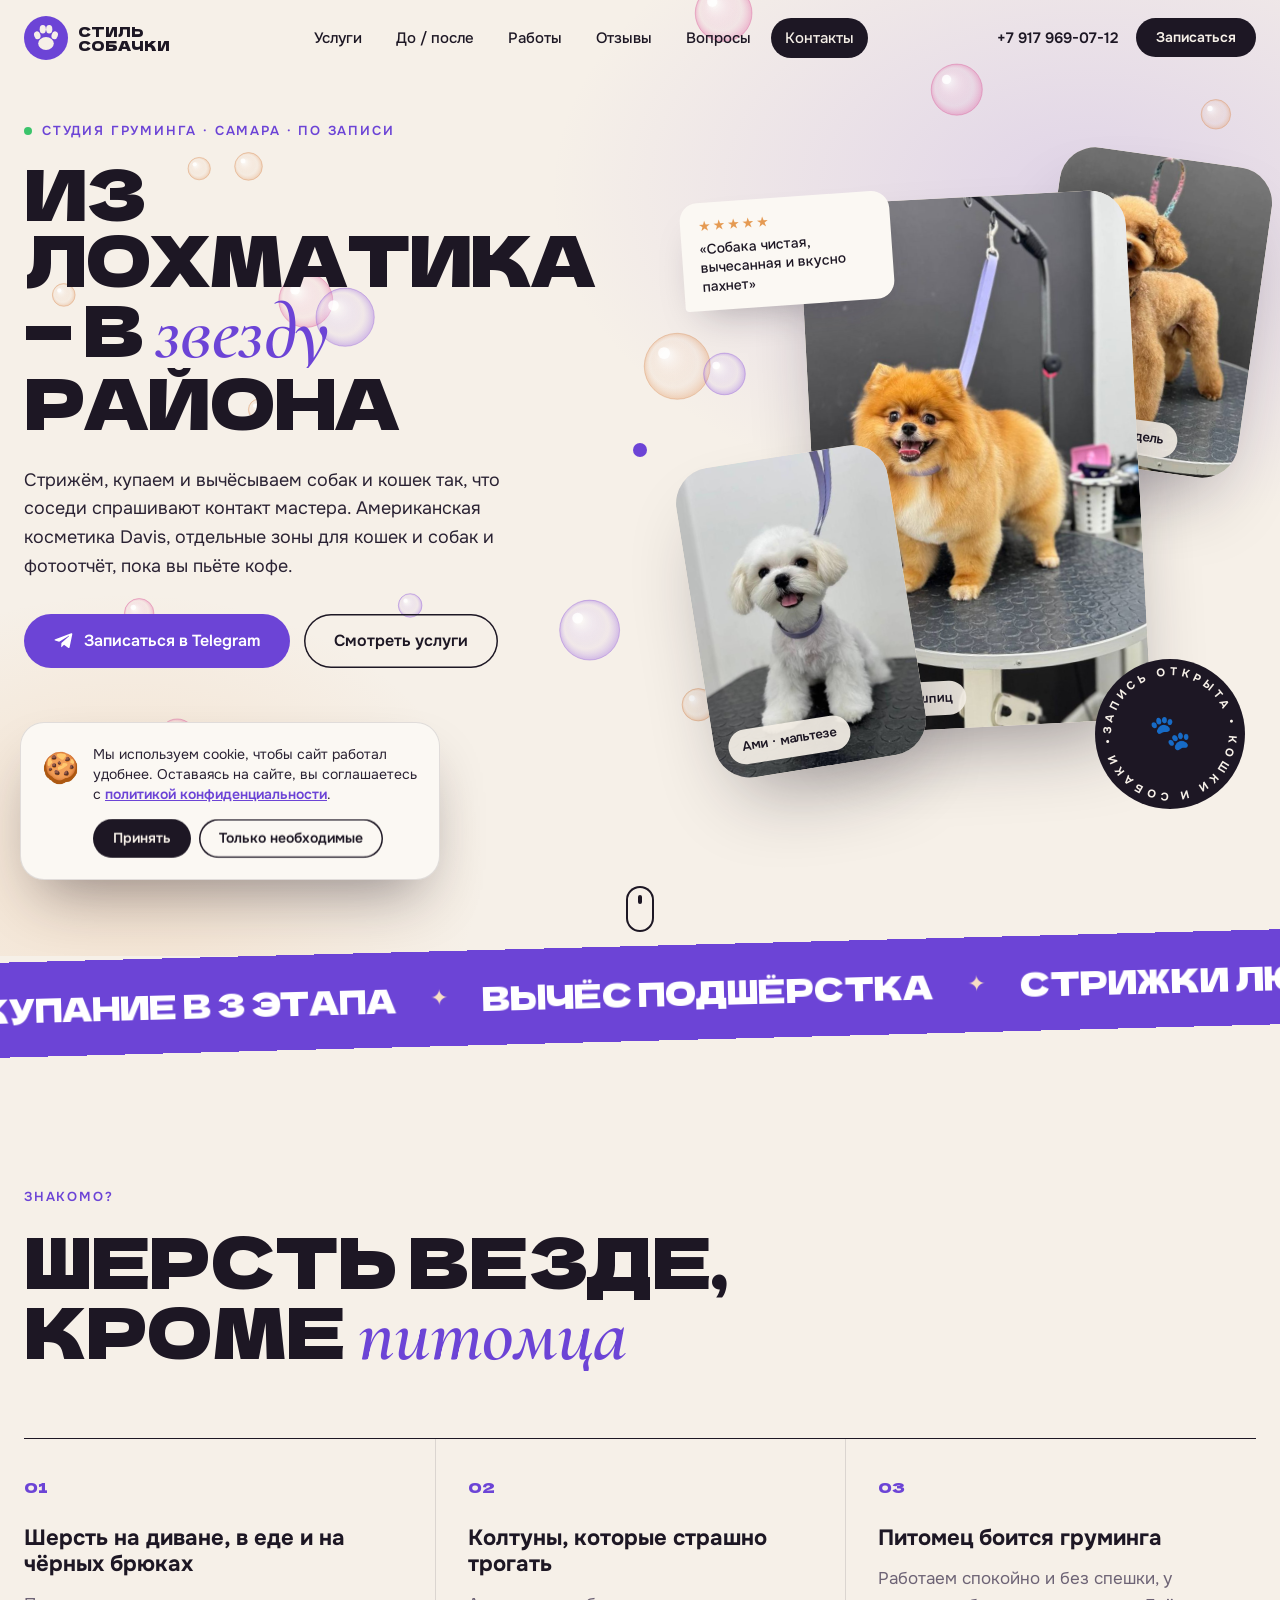
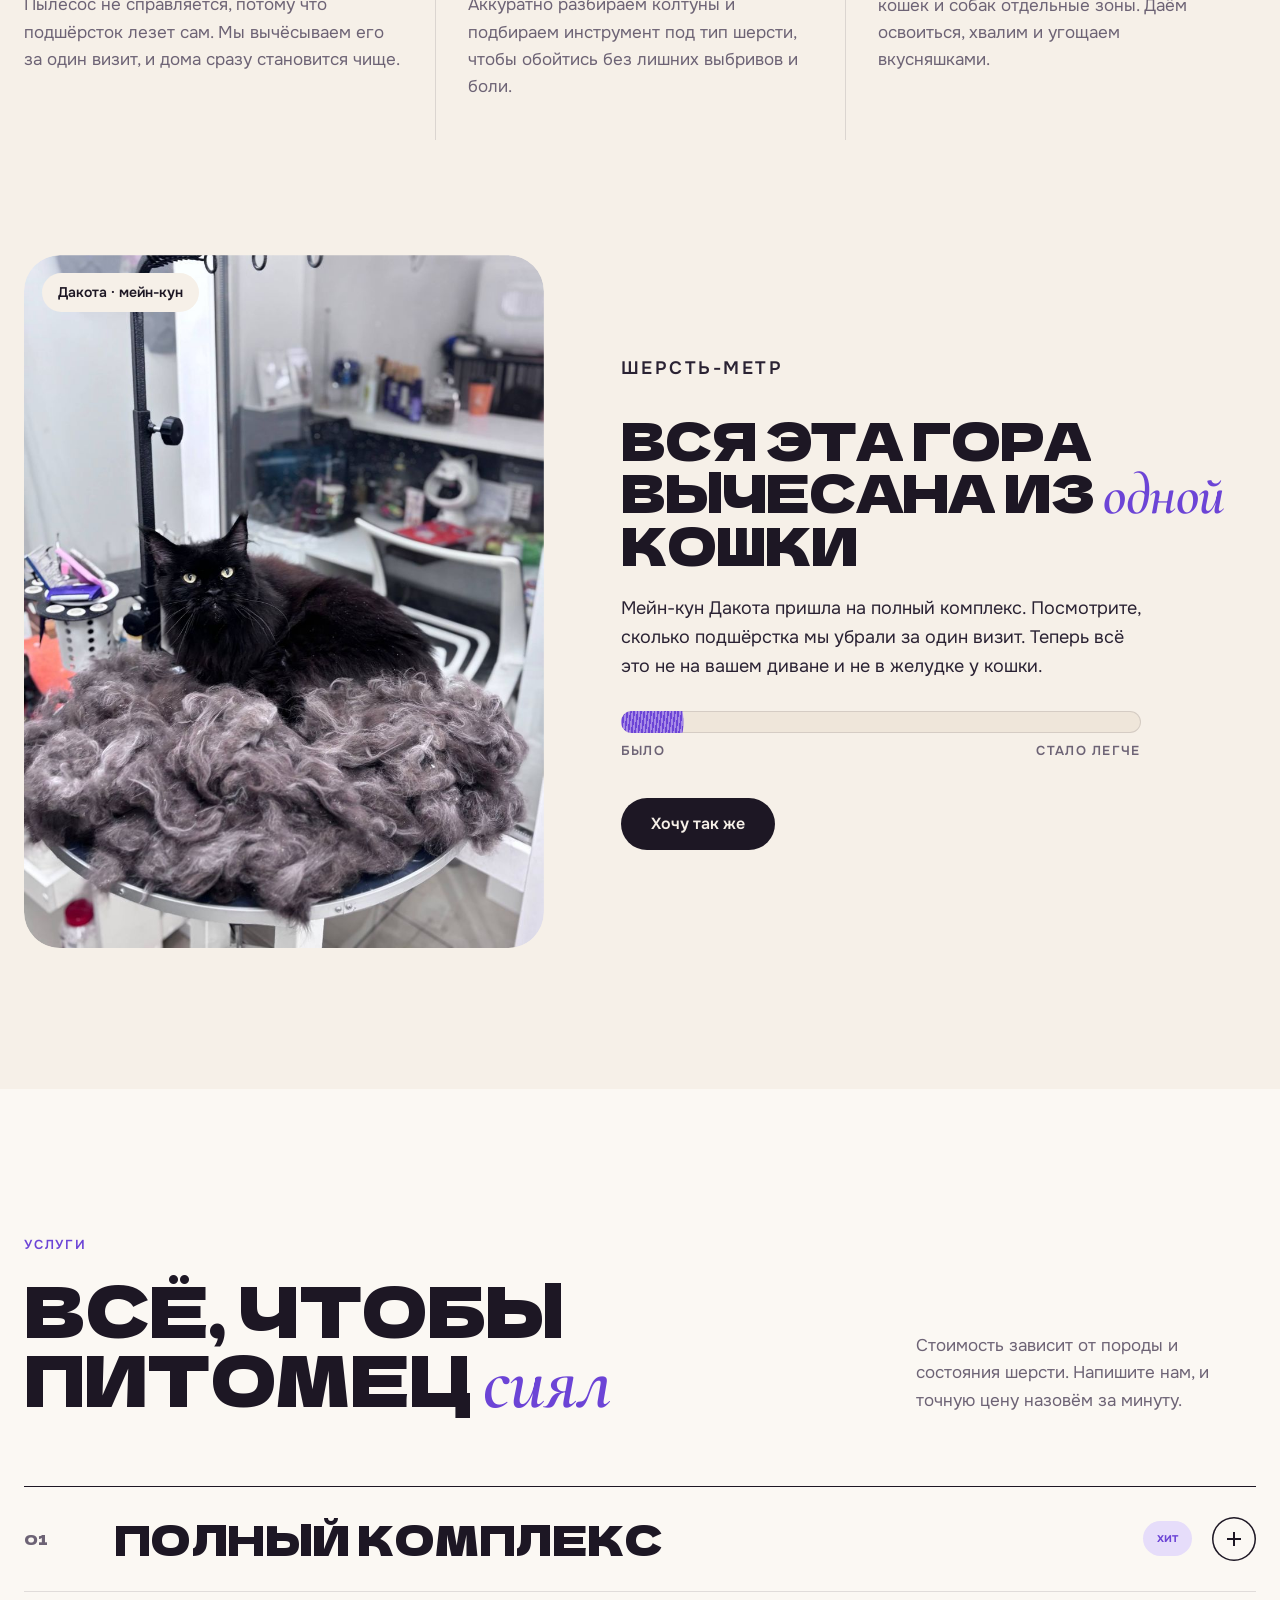
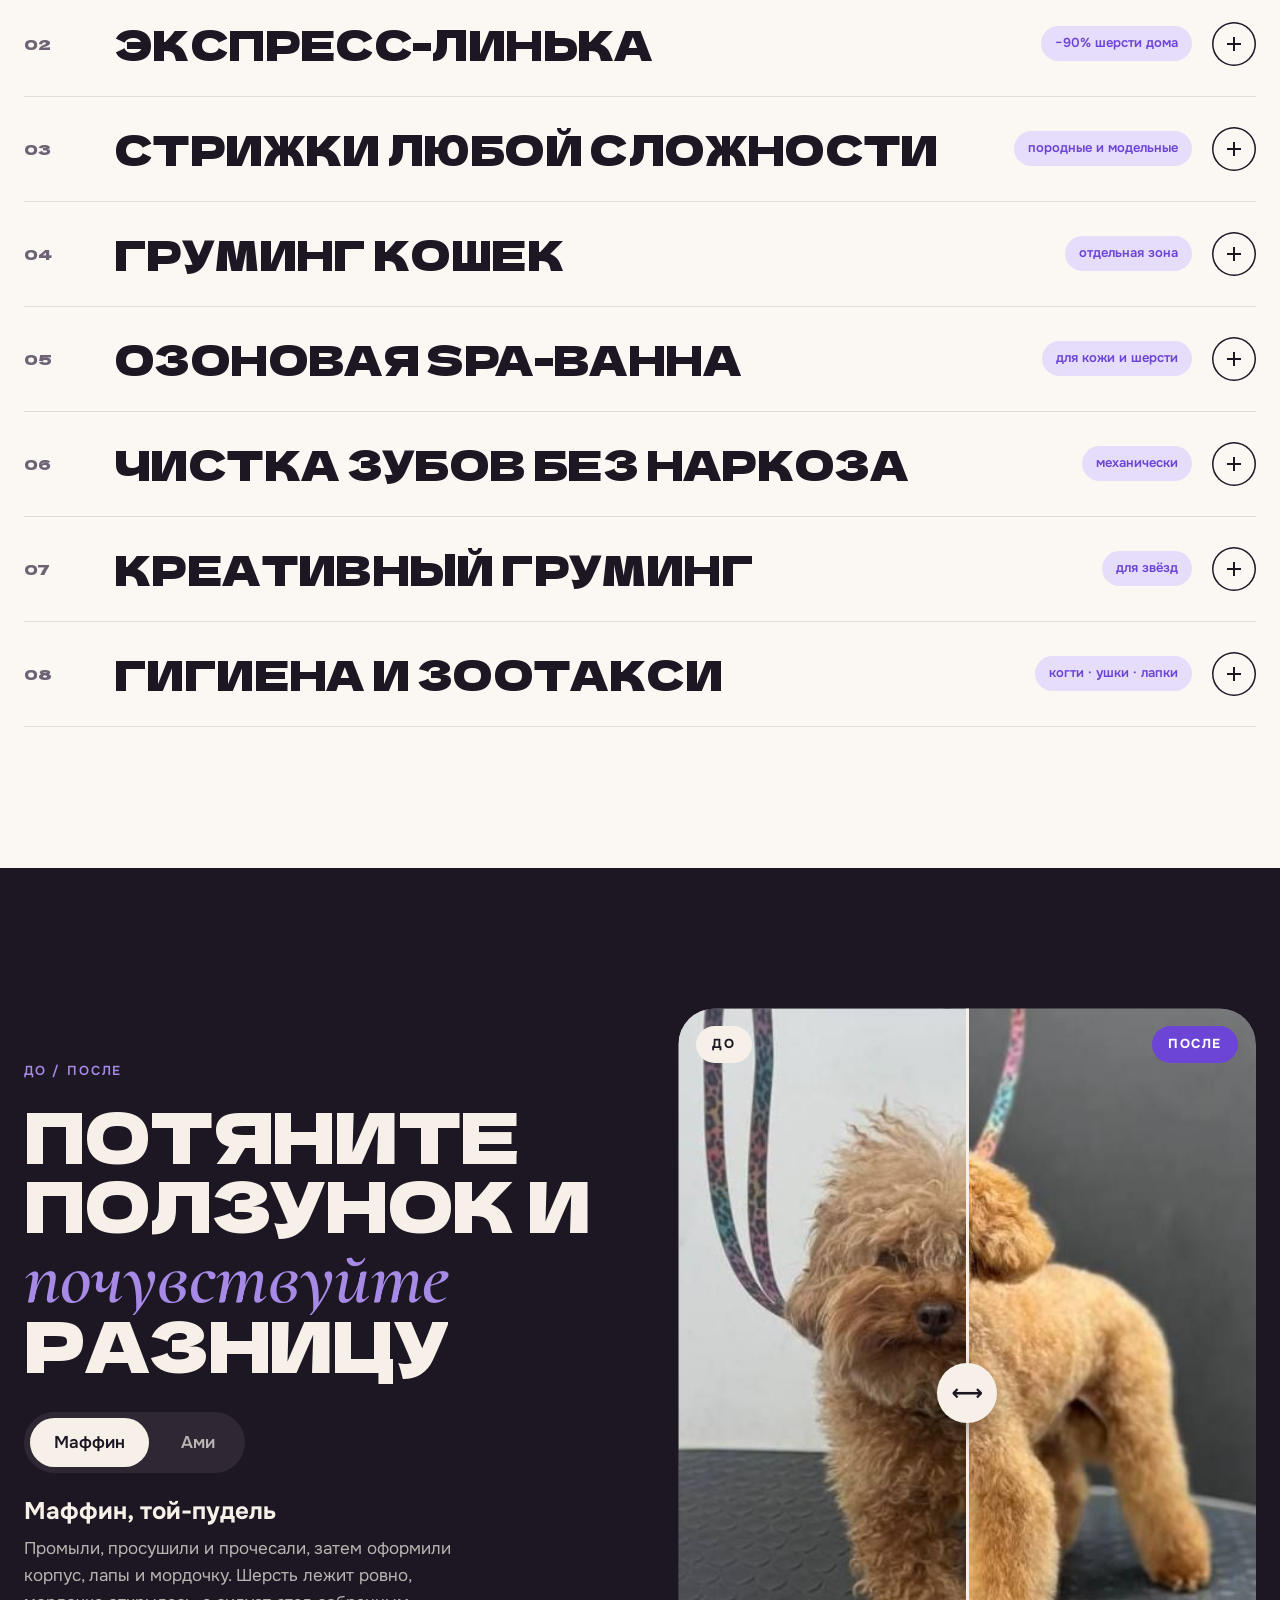
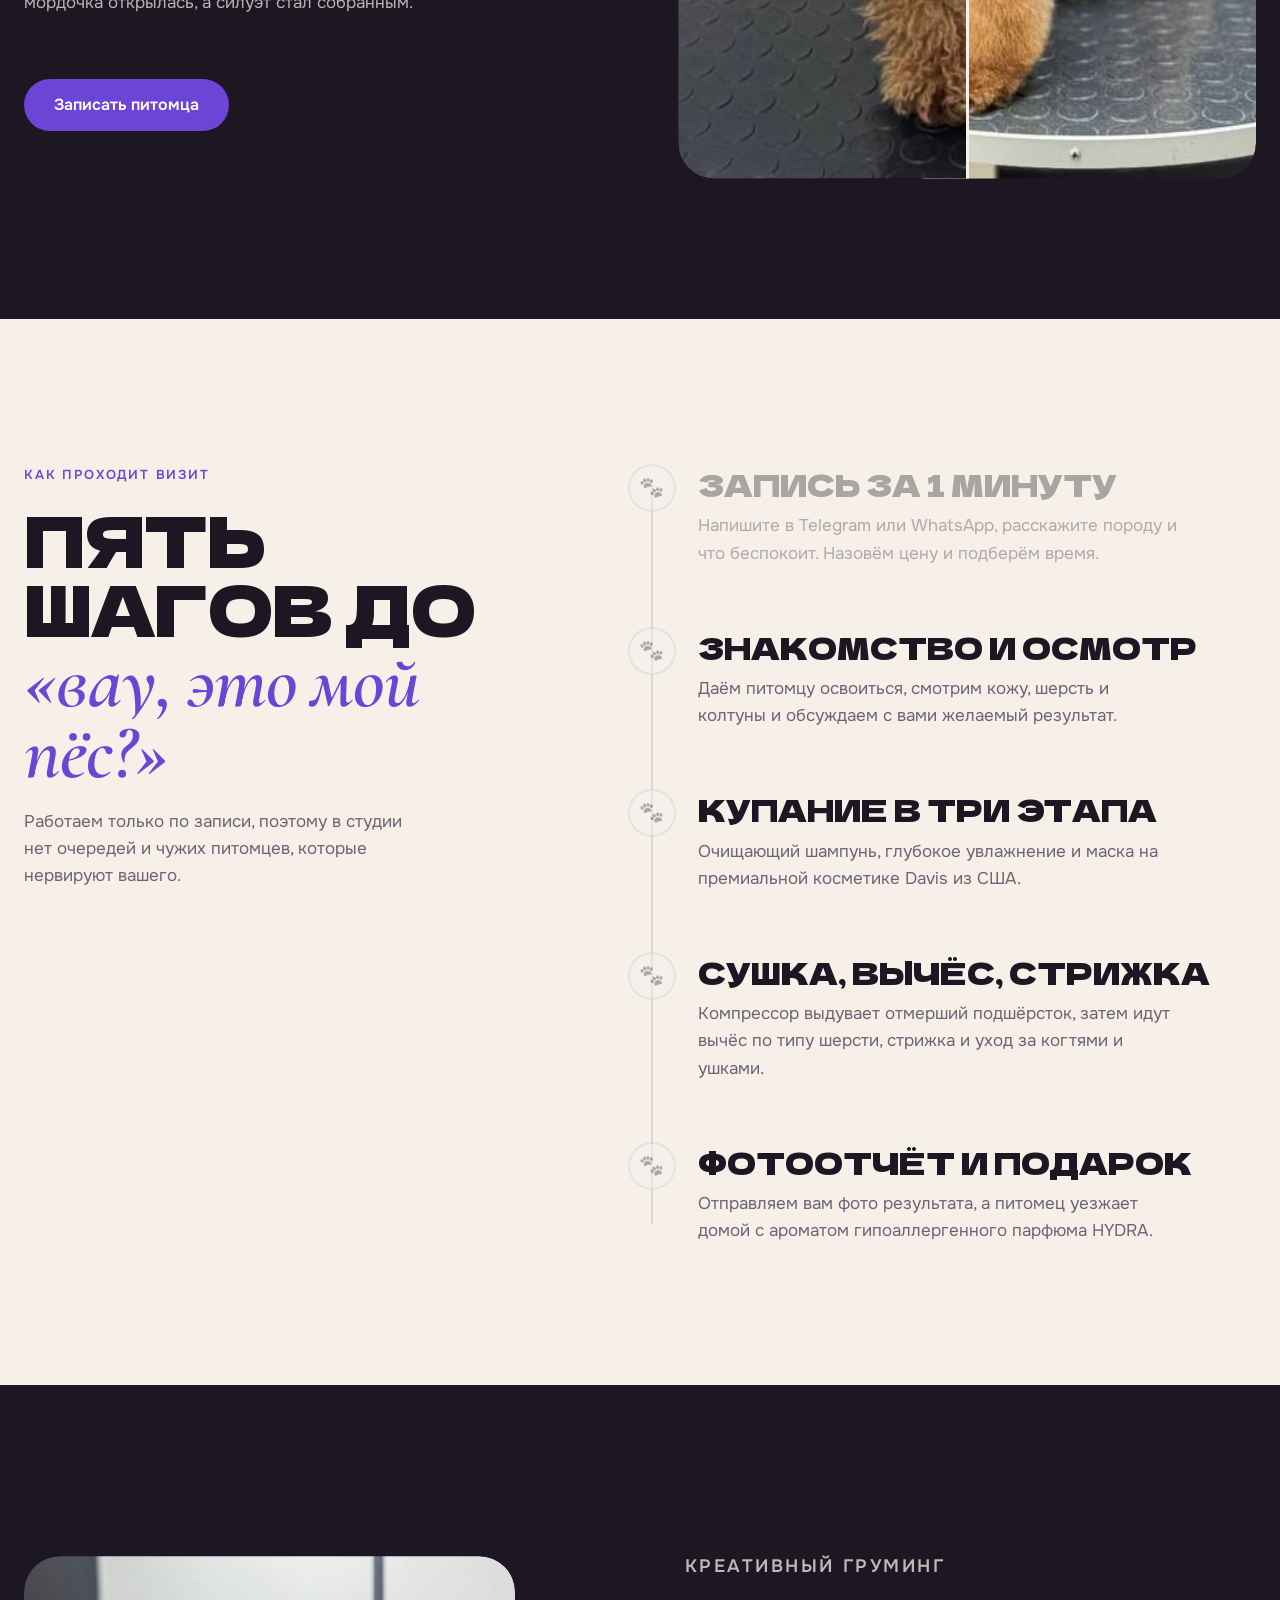
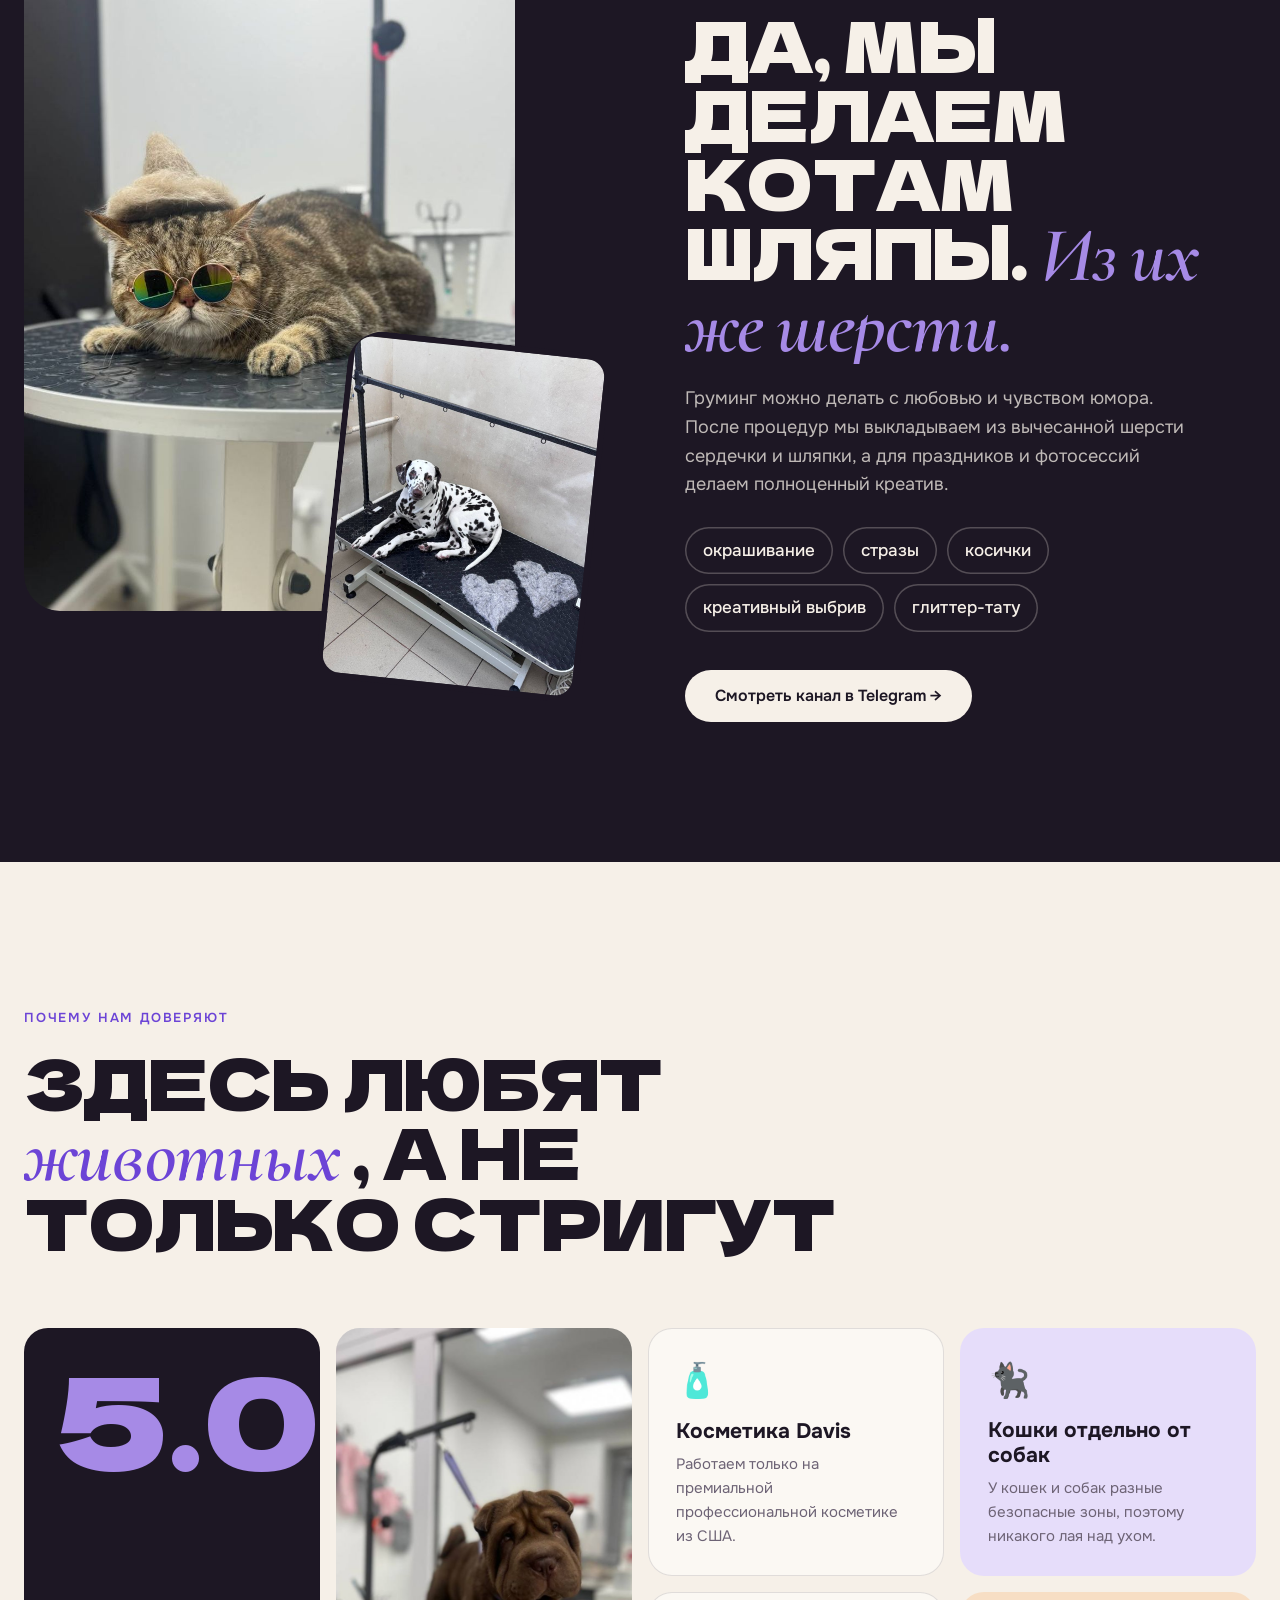
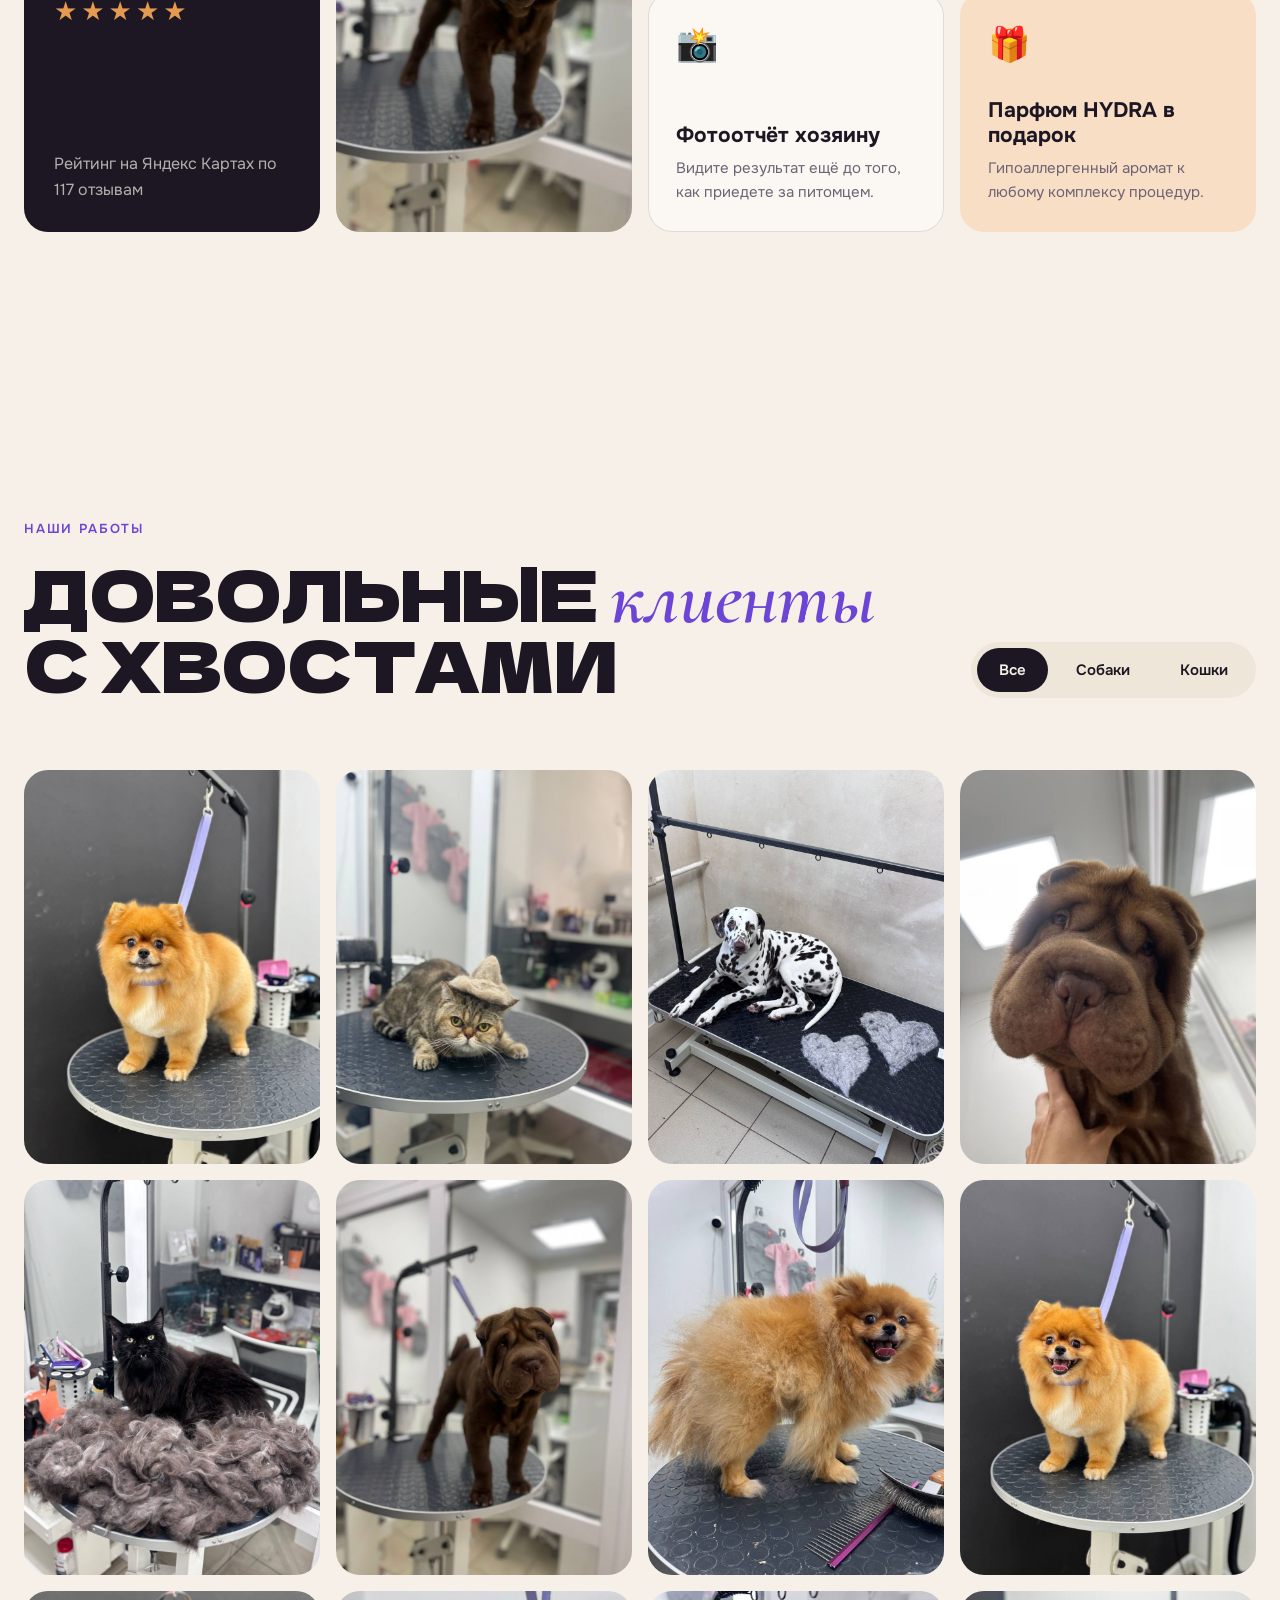
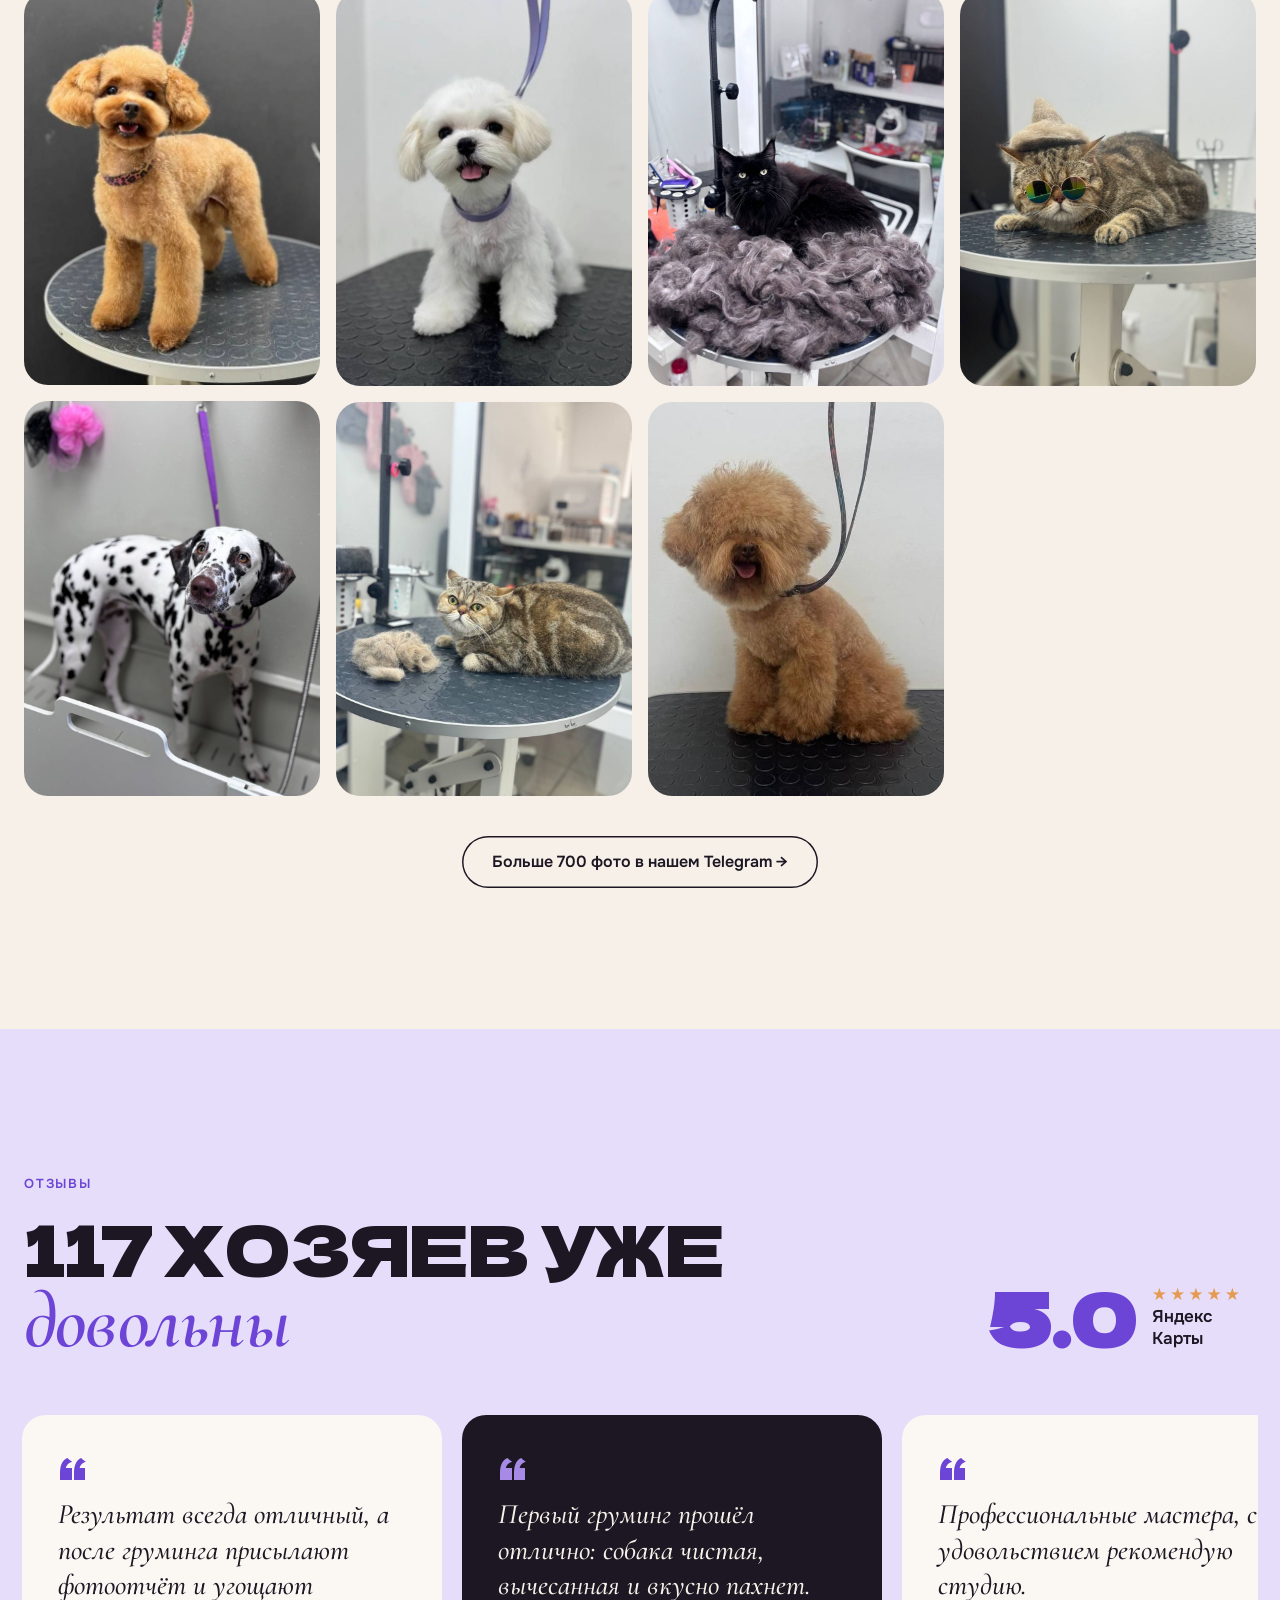
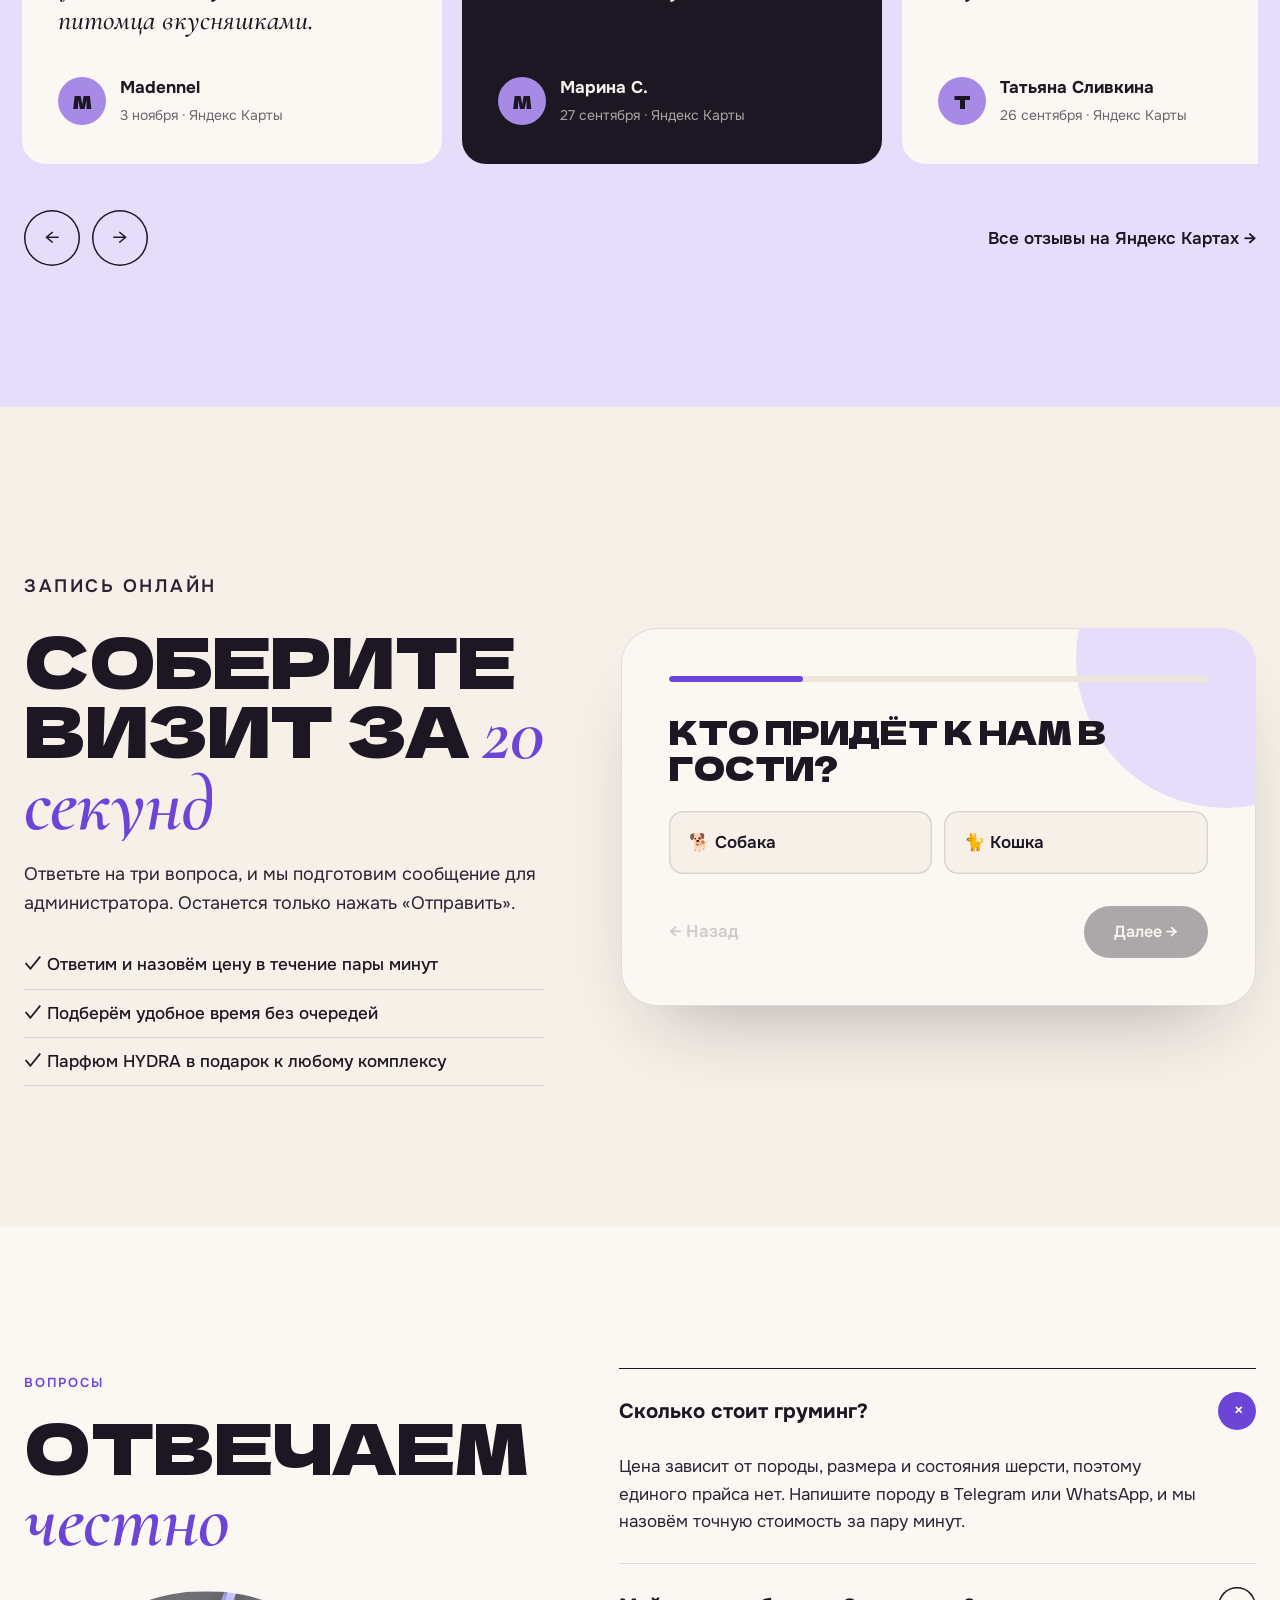
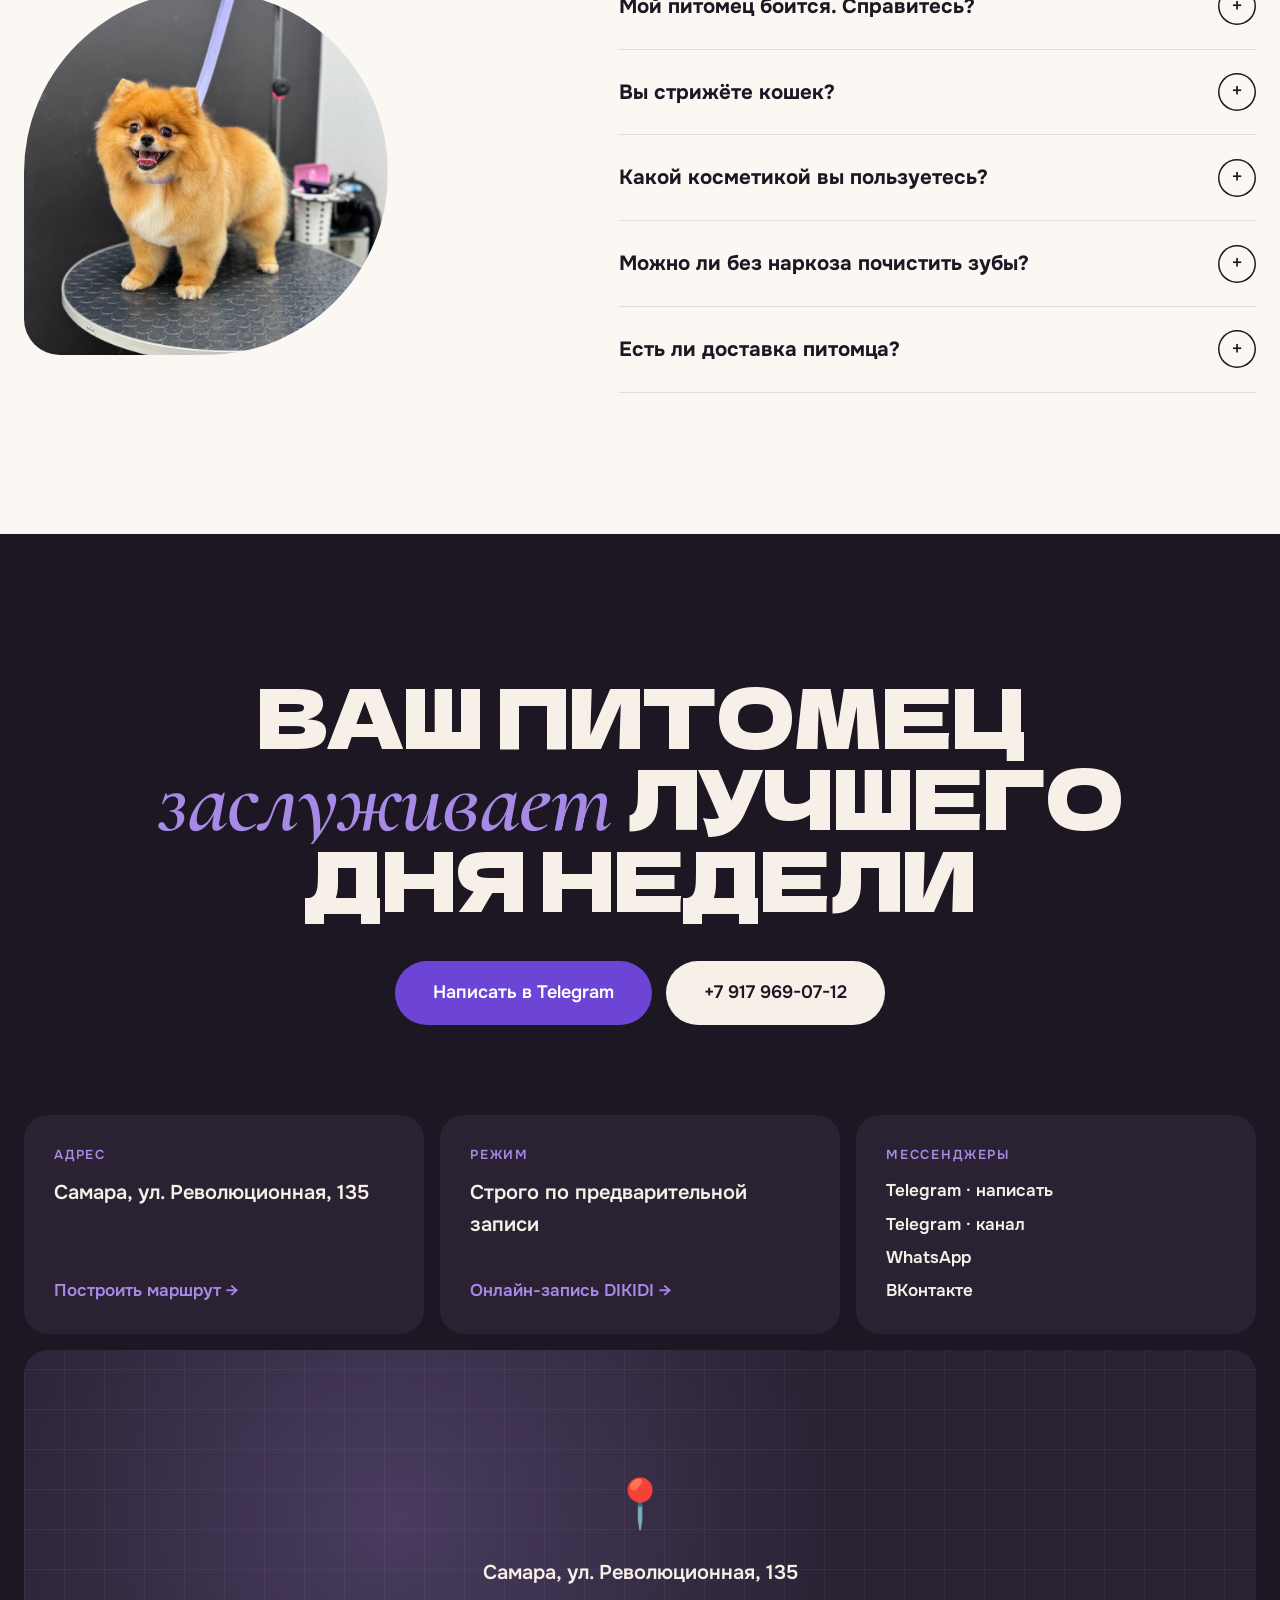
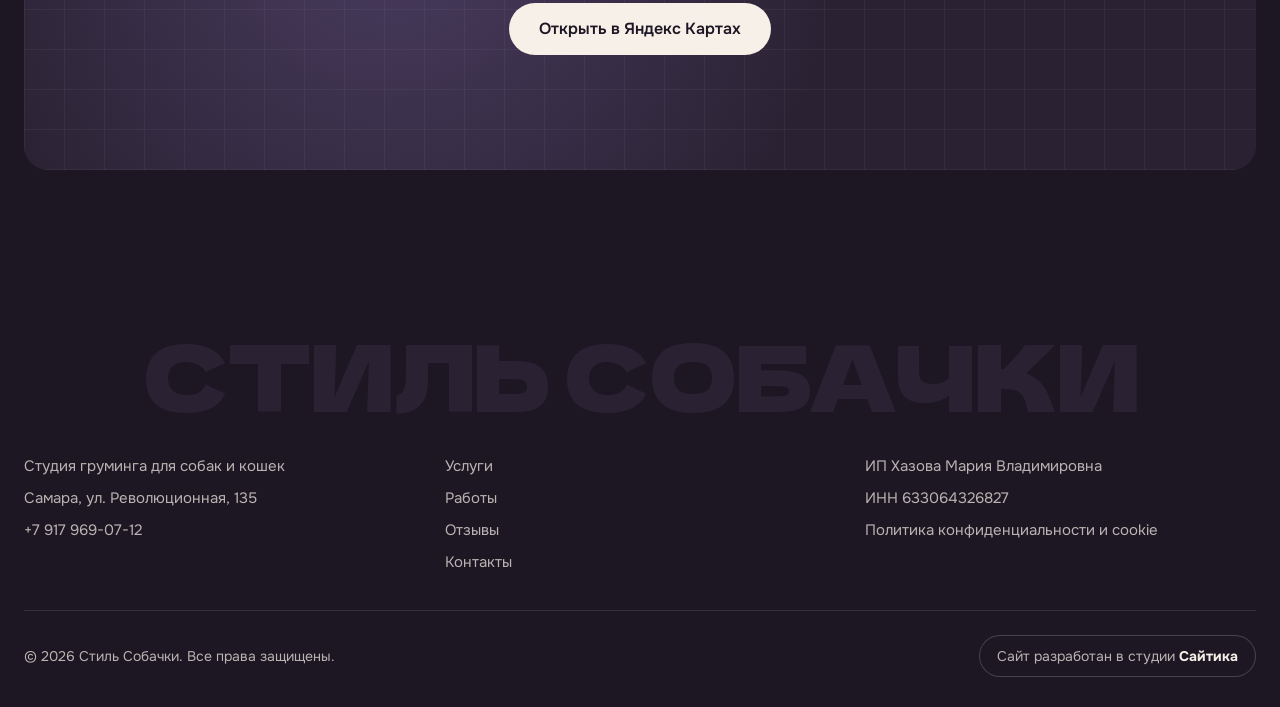
==== commit ec2badfa: "Убран блок «Зоотакси» из раздела преимуществ Co-Authored-By: Claude Opus 5.5 <noreply@anthropic.com>" ====
--- a/index.html
+++ b/index.html
@@ -420,13 +420,6 @@
             <span class="bento__icon">🎁</span>
             <h3>Парфюм HYDRA в подарок</h3>
             <p>Гипоаллергенный аромат к любому комплексу процедур.</p>
-          </div>
-          <div class="bento__cell bento__cell--wide reveal-up">
-            <span class="bento__icon">🚕</span>
-            <div>
-              <h3>Зоотакси</h3>
-              <p>Заберём маленькую собаку или кошку в переноске и привезём обратно, чистую и довольную.</p>
-            </div>
           </div>
         </div>
       </div>
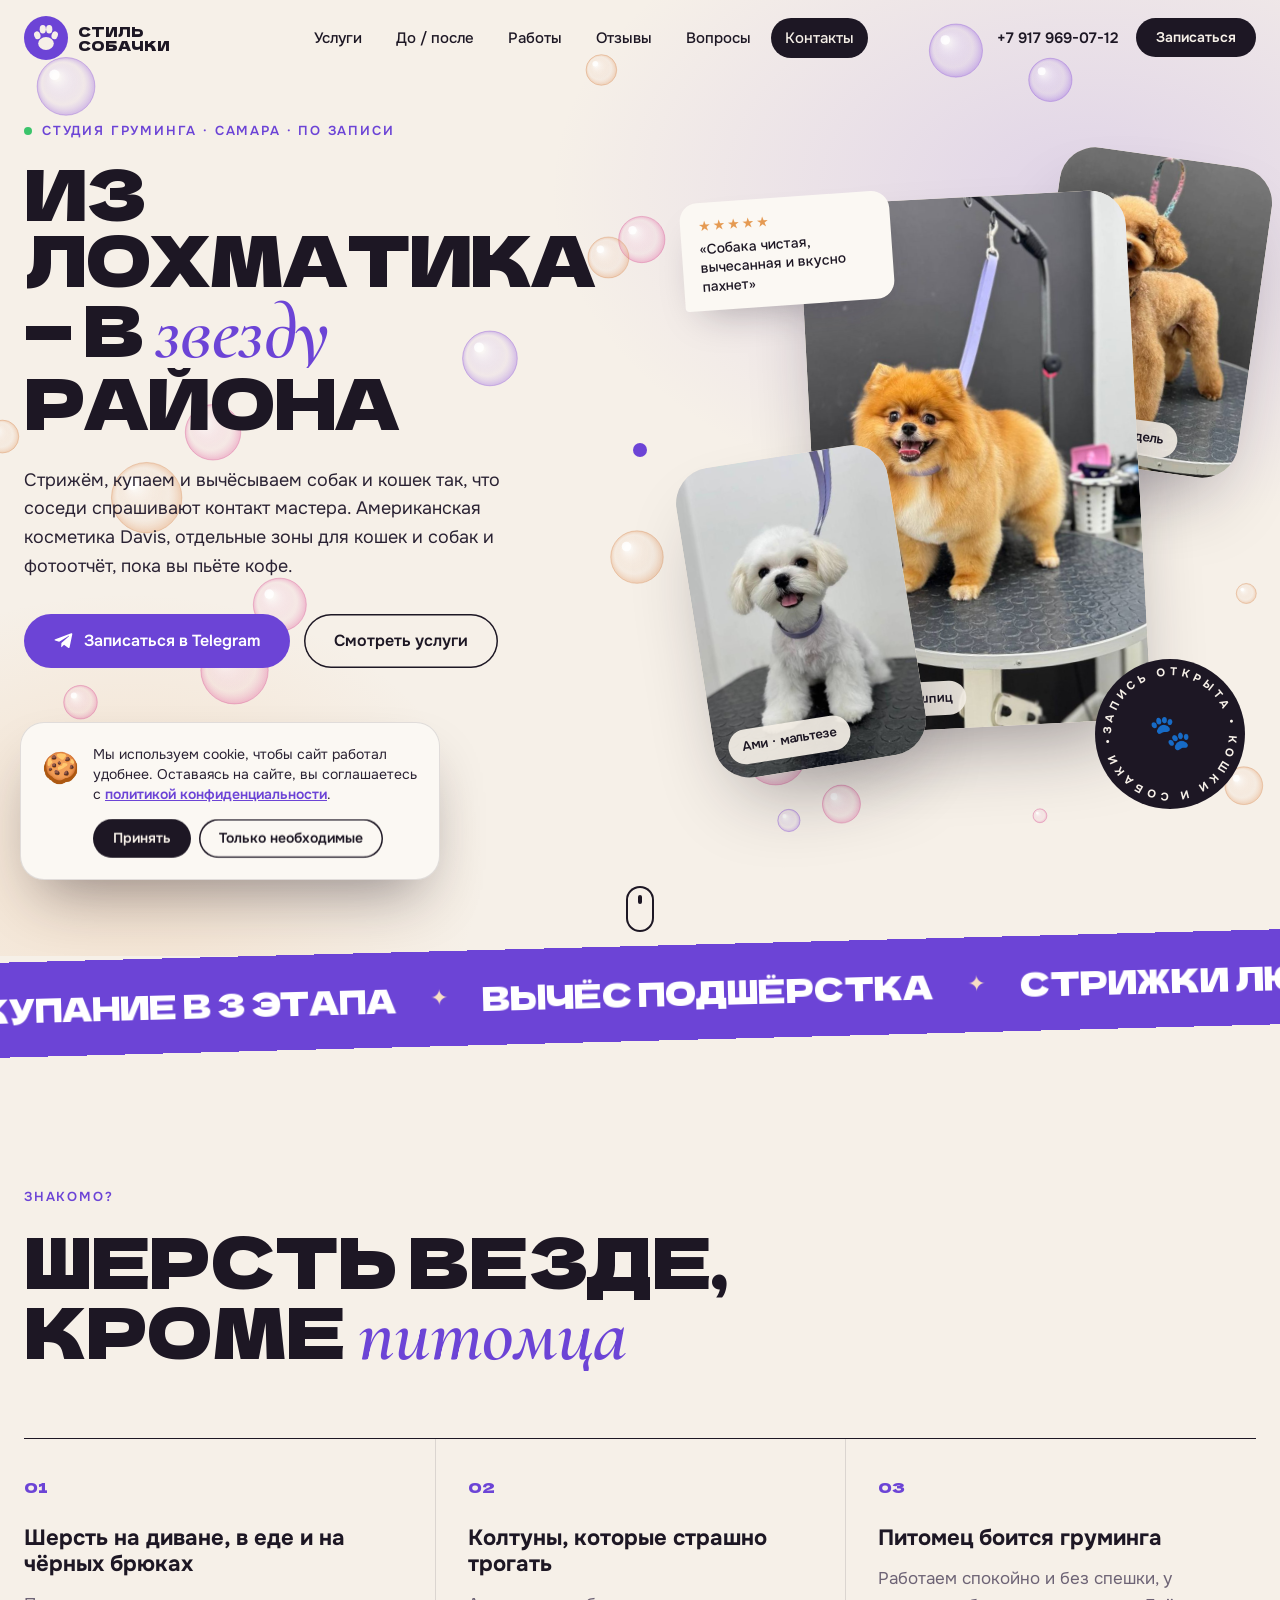
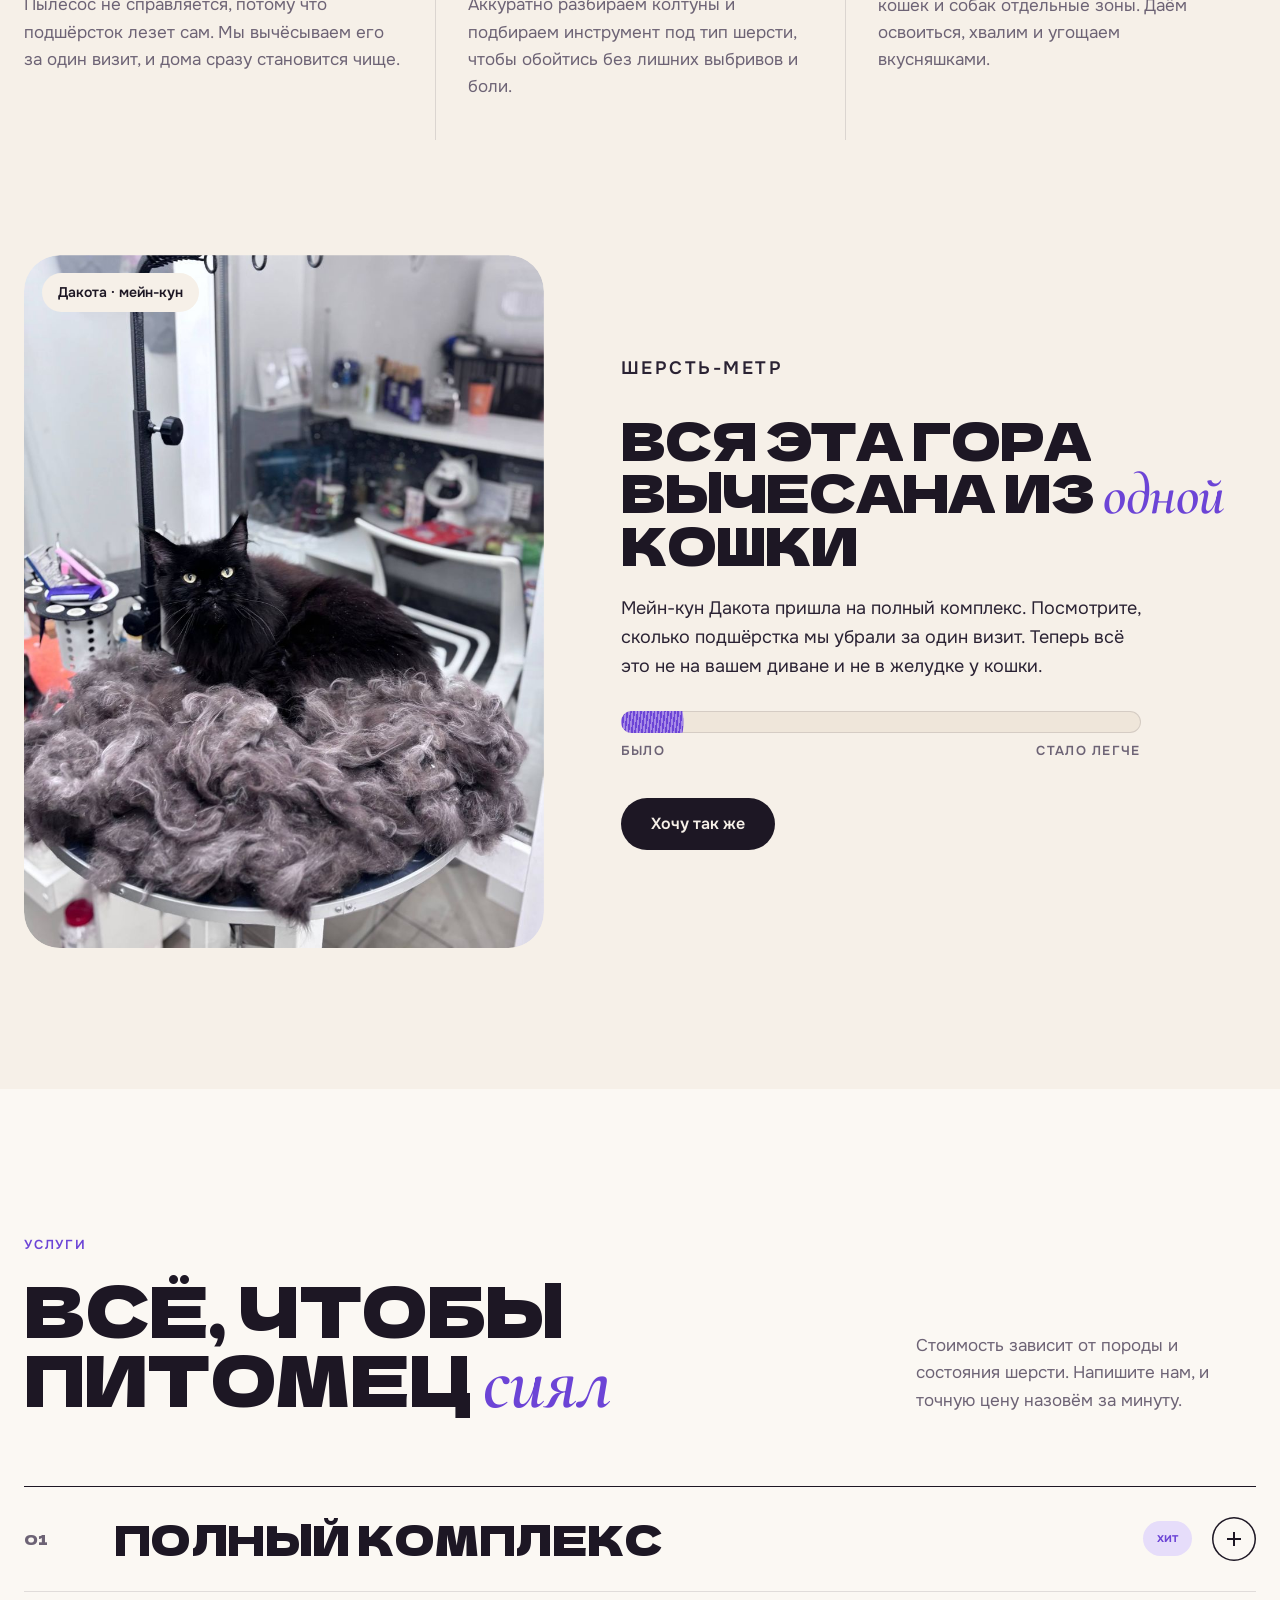
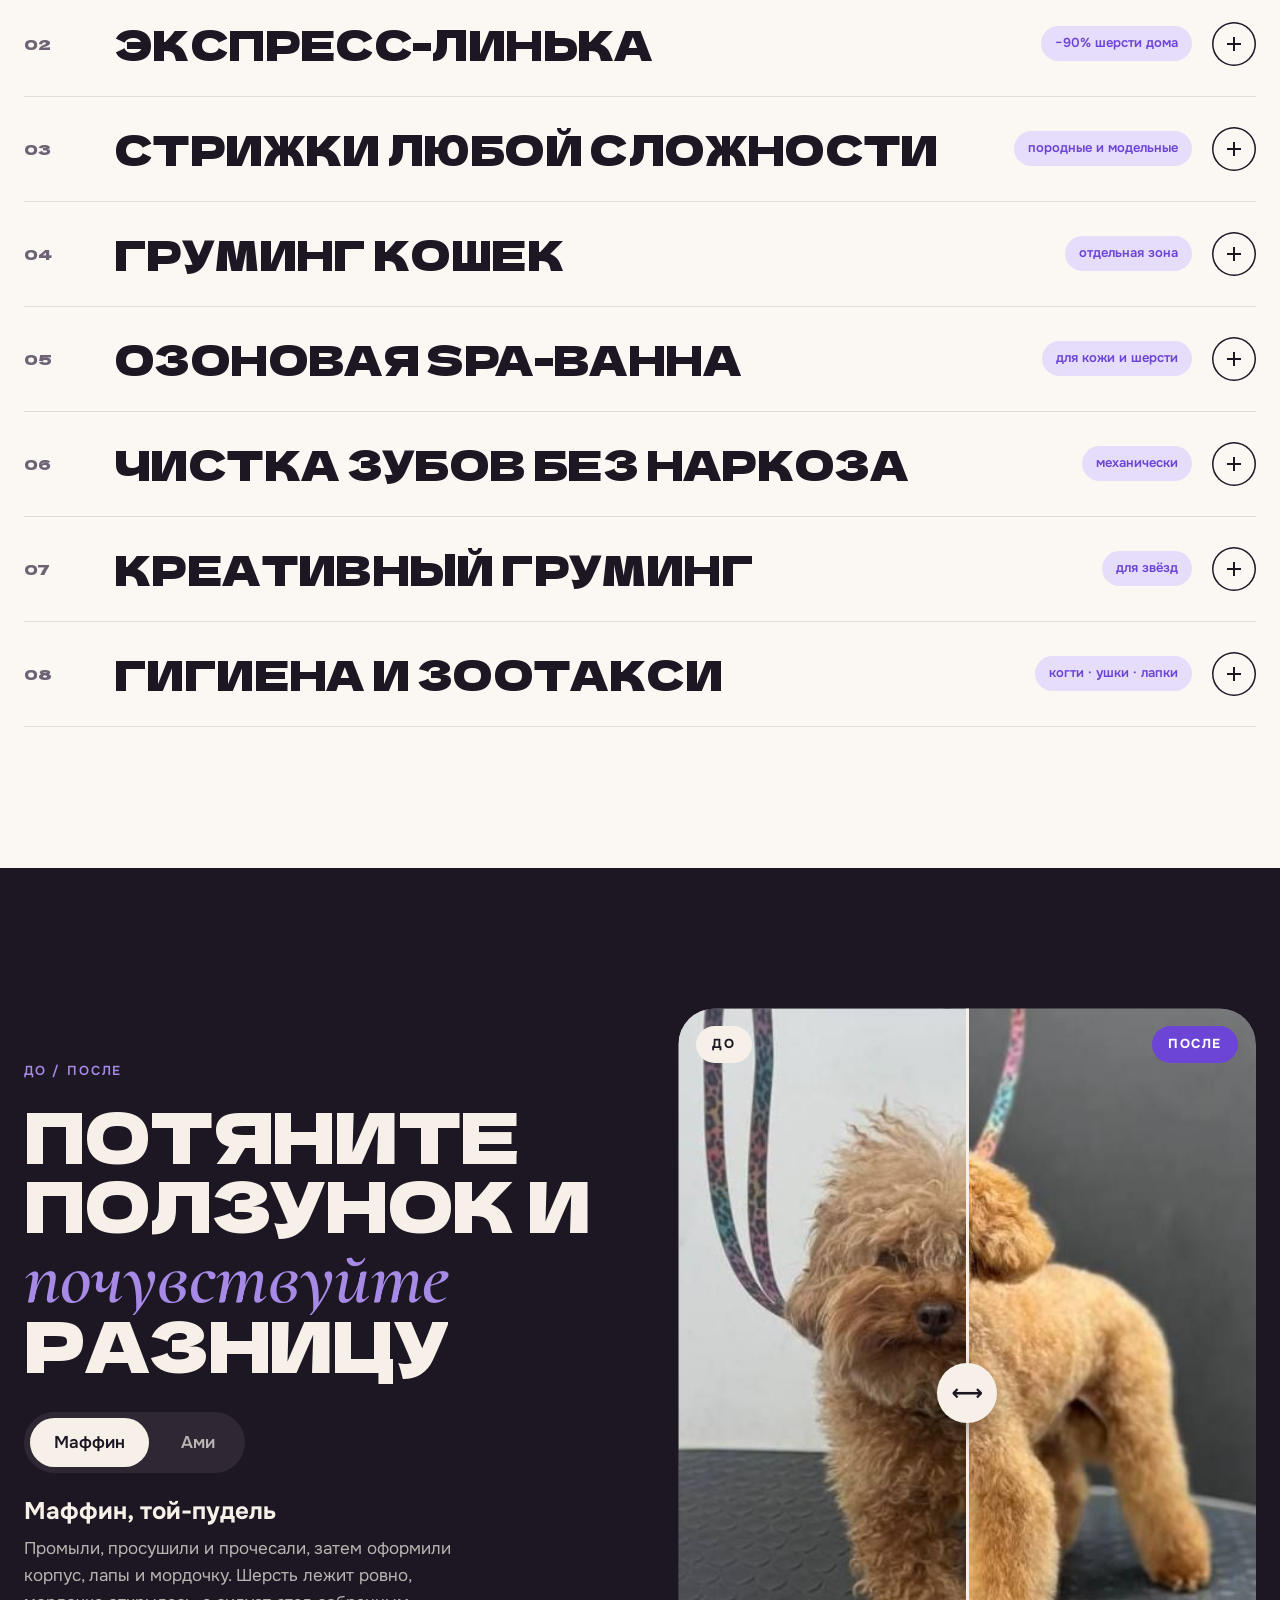
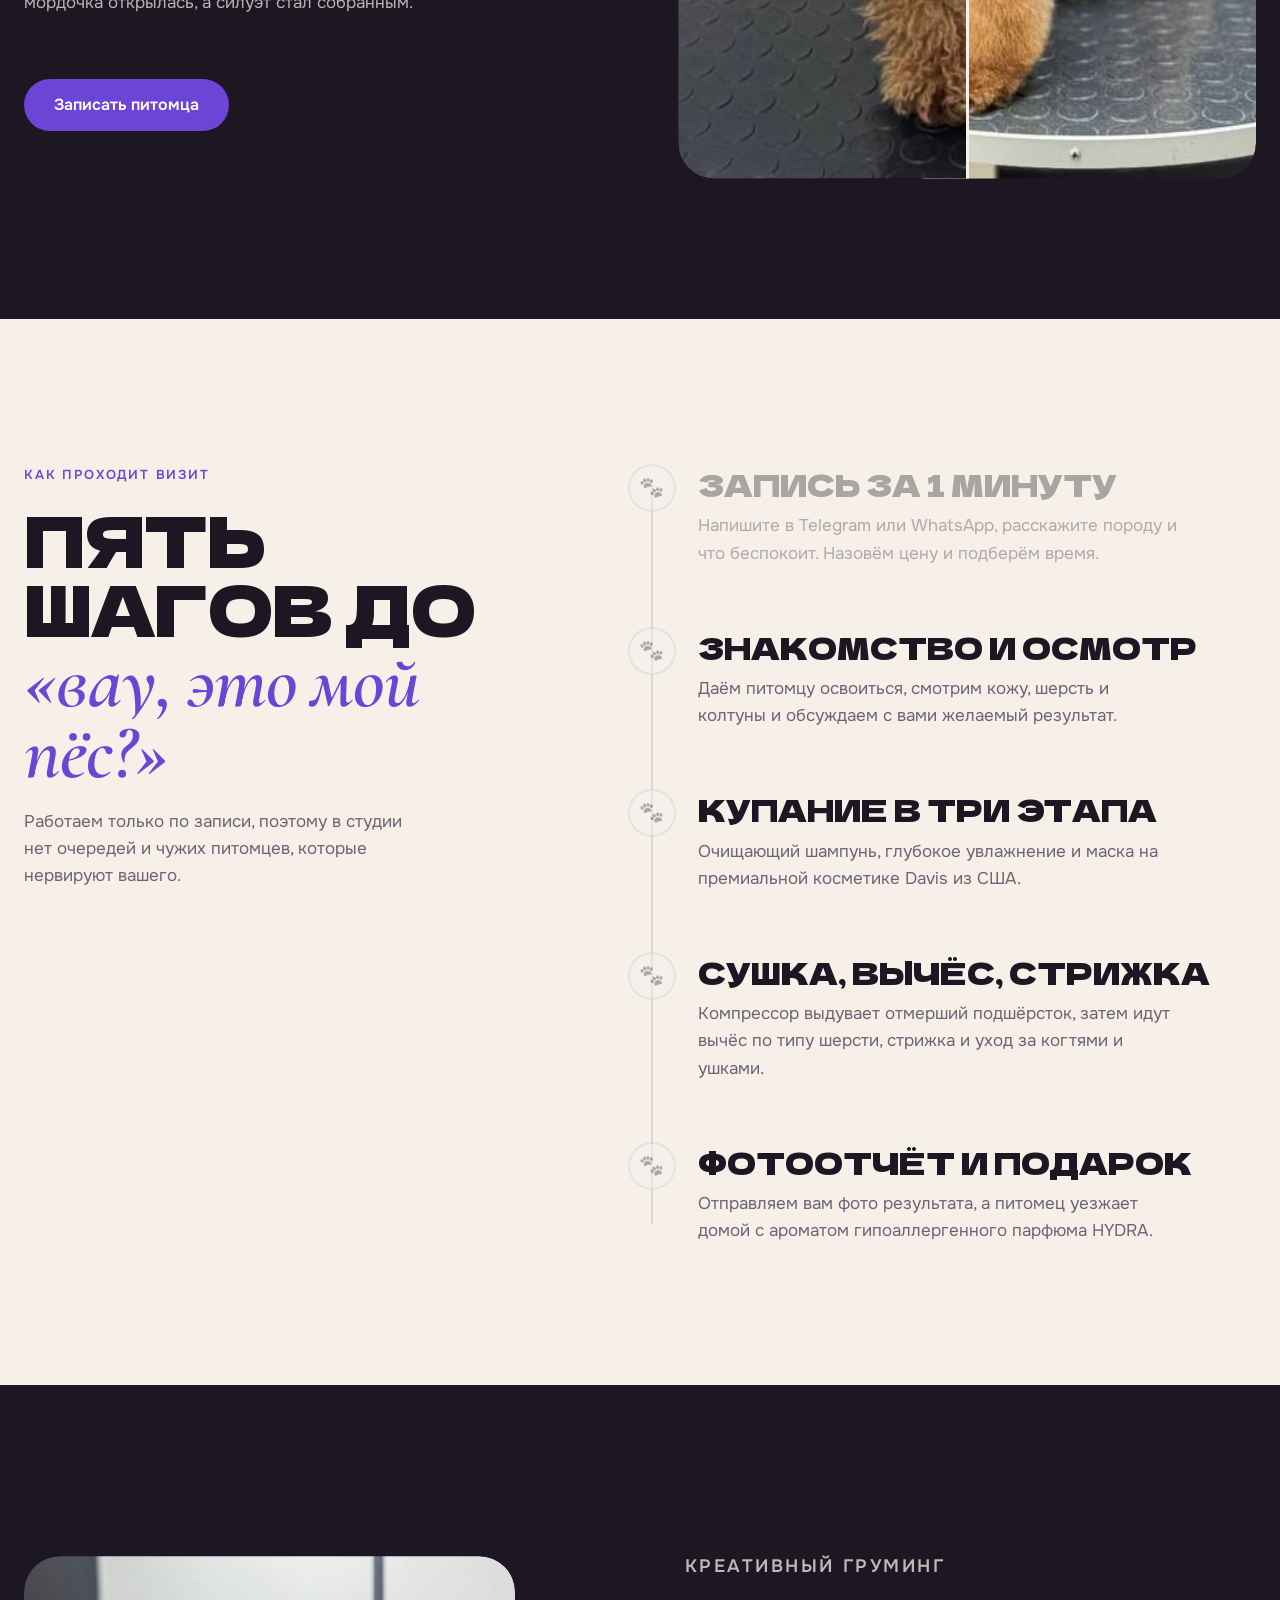
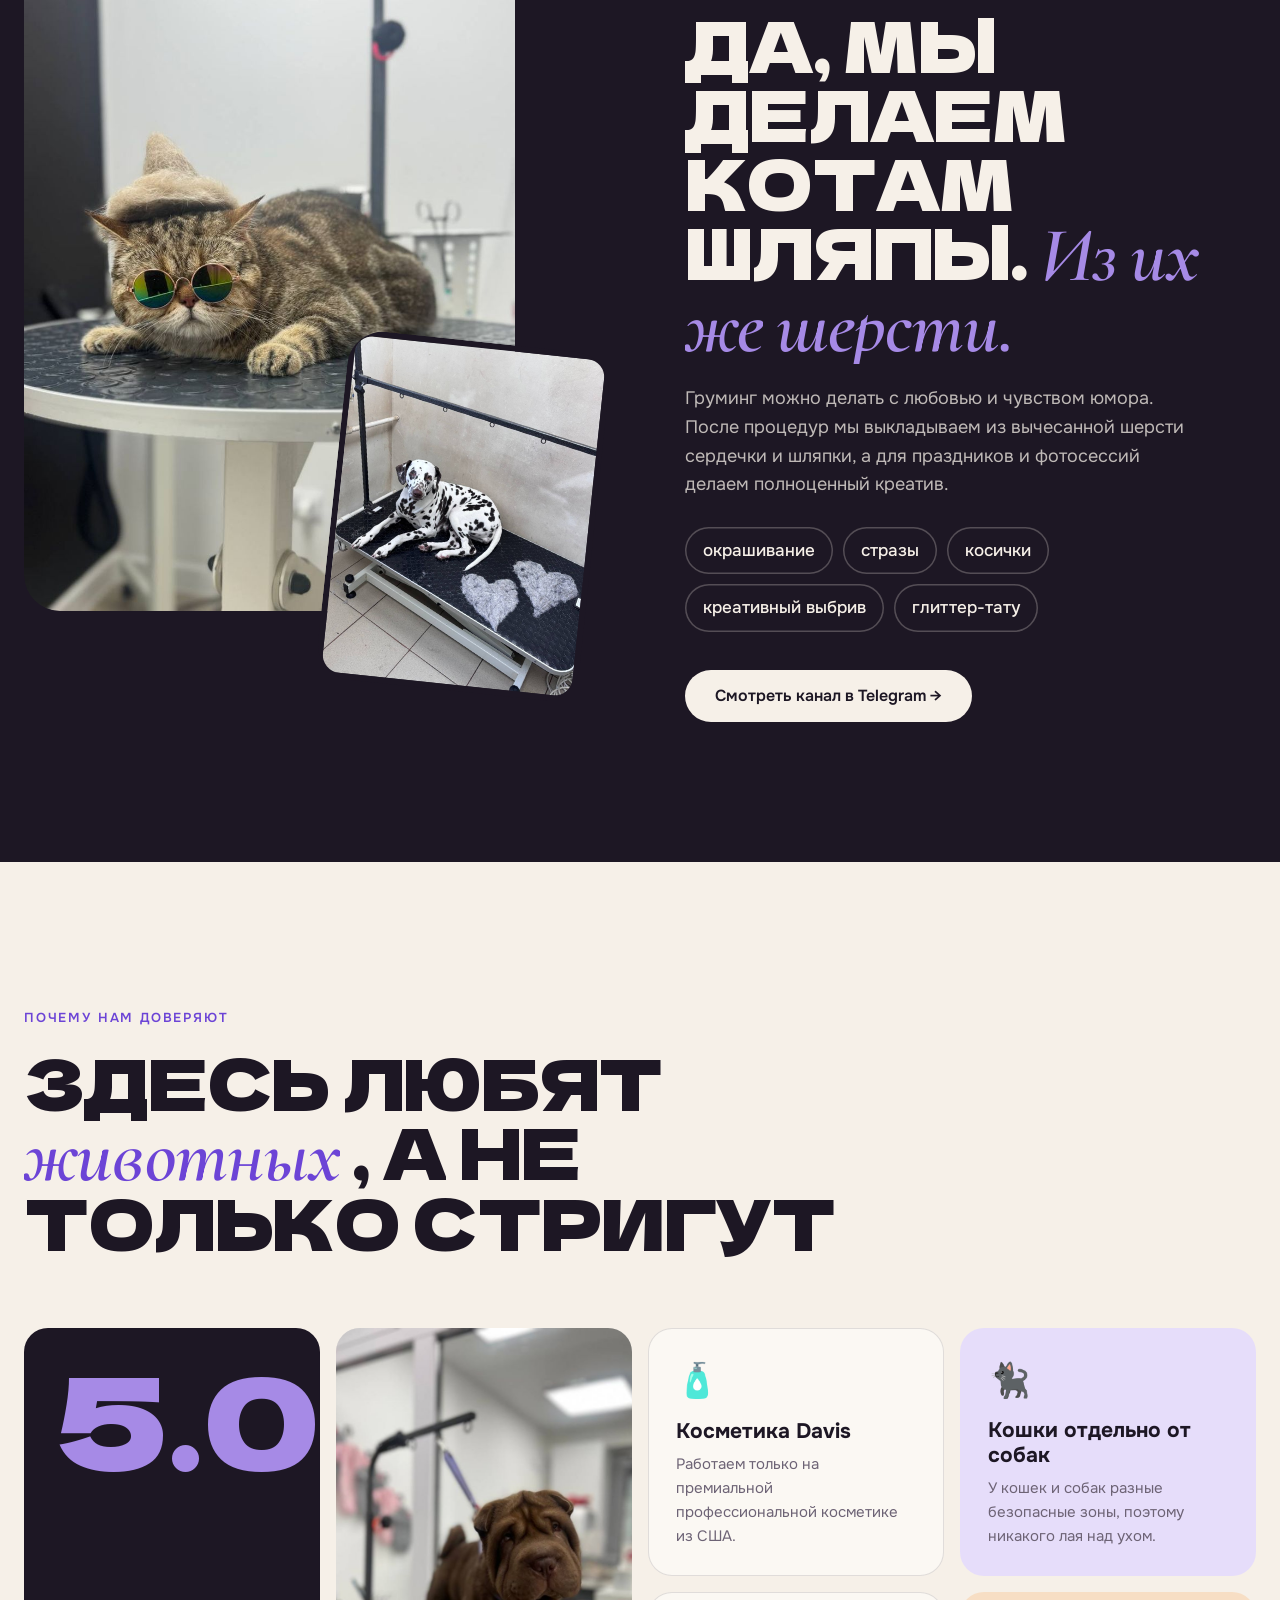
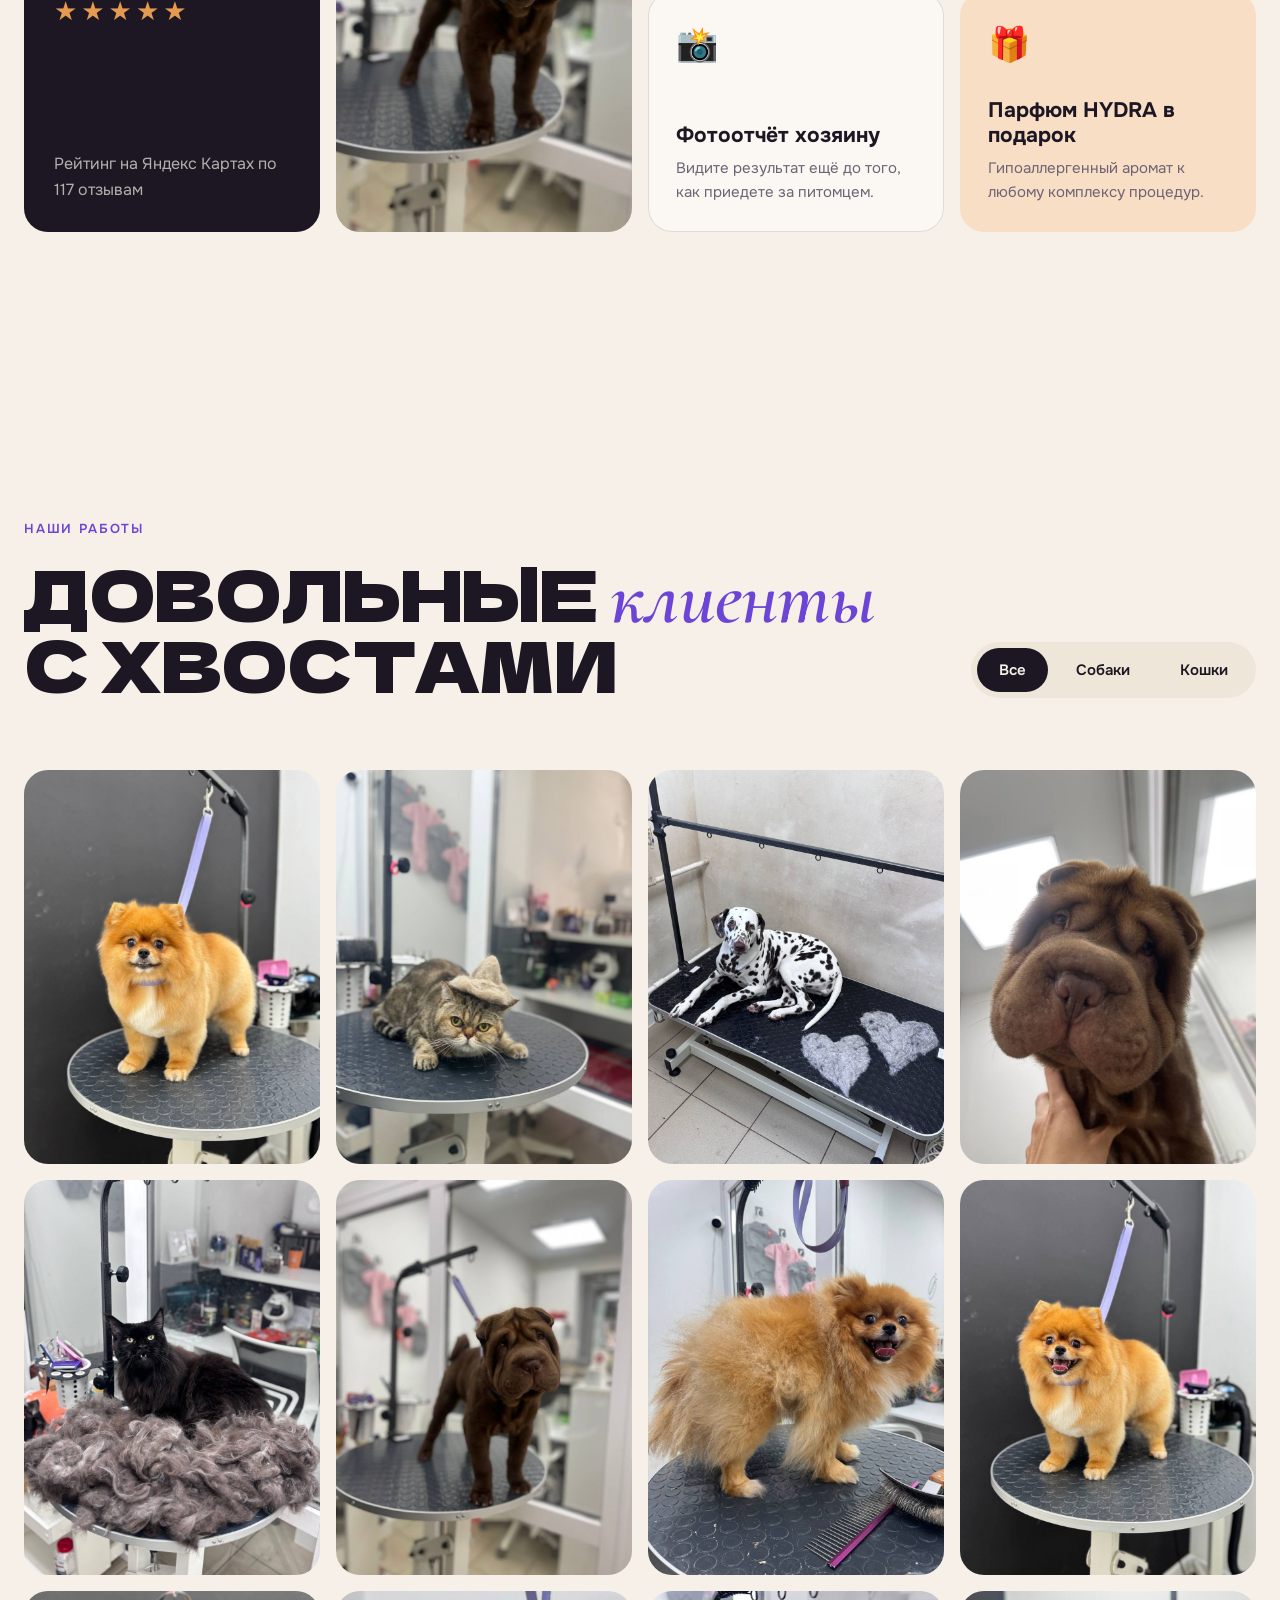
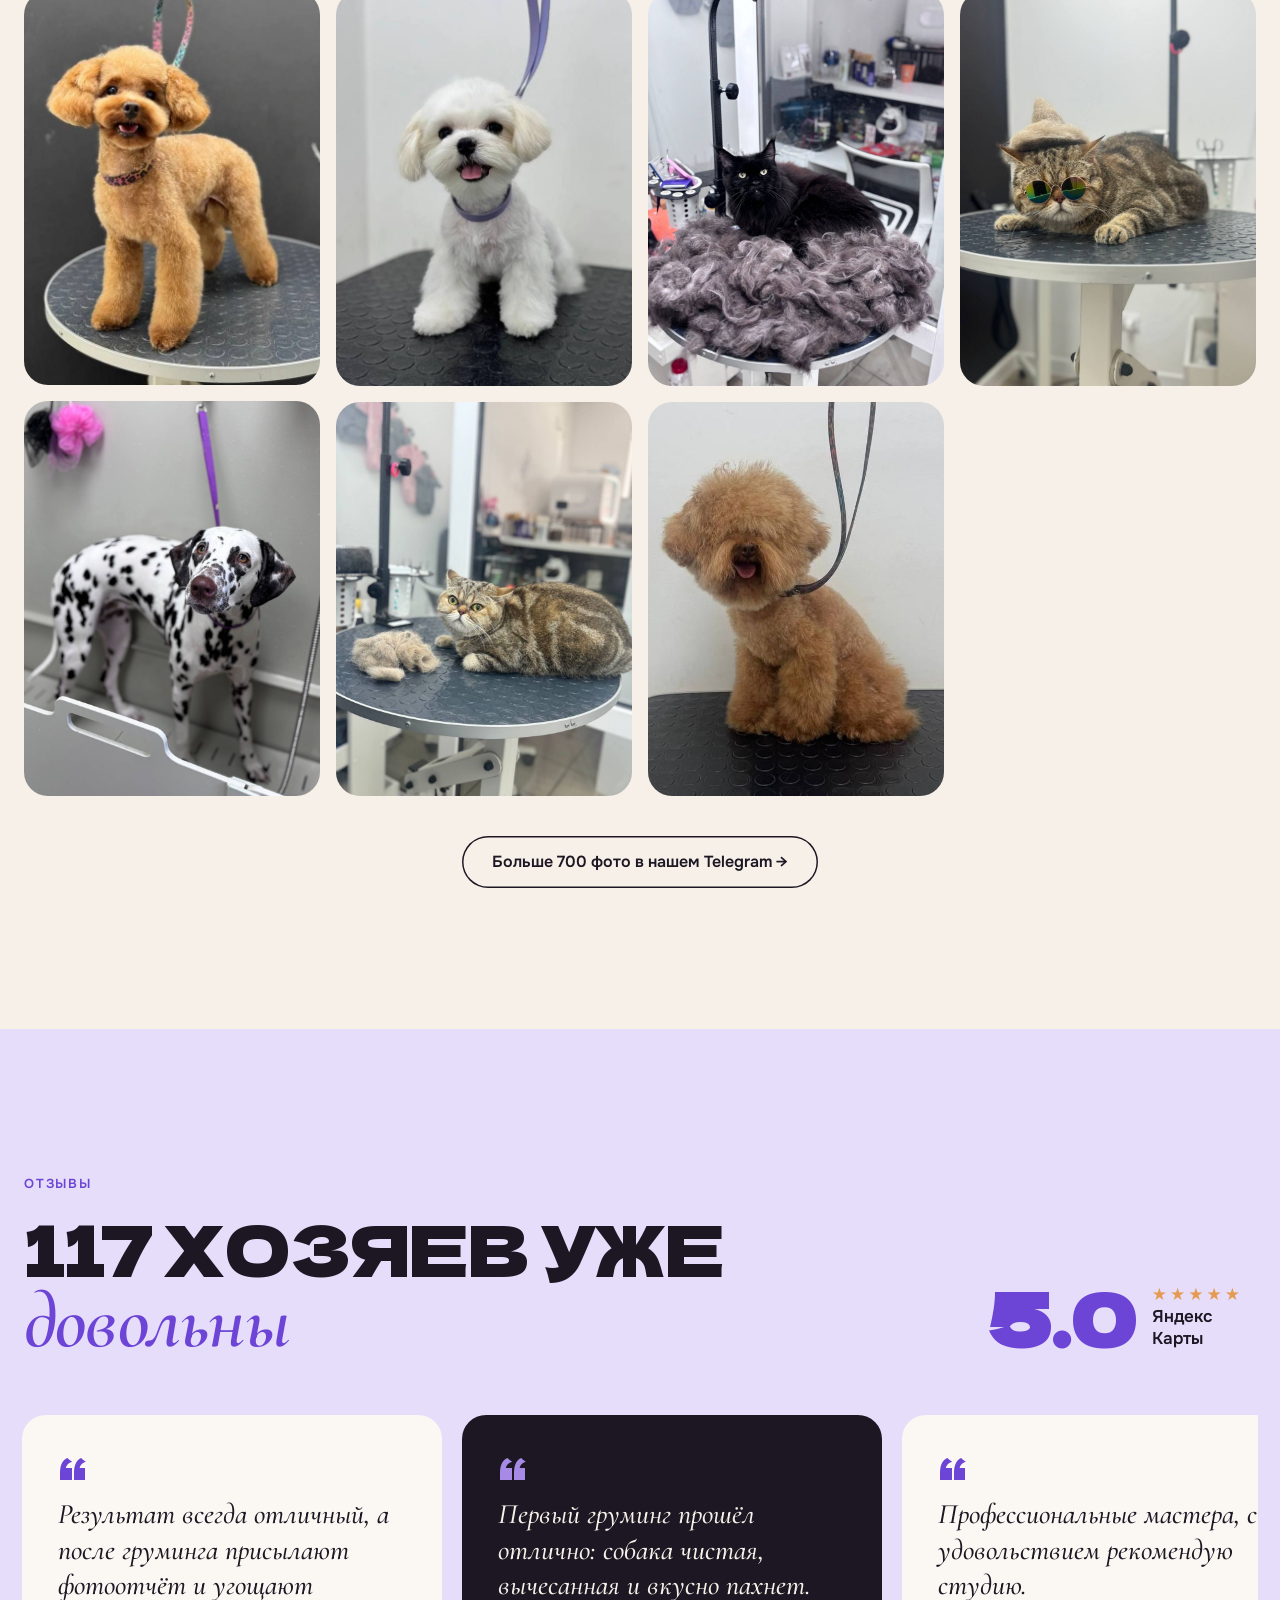
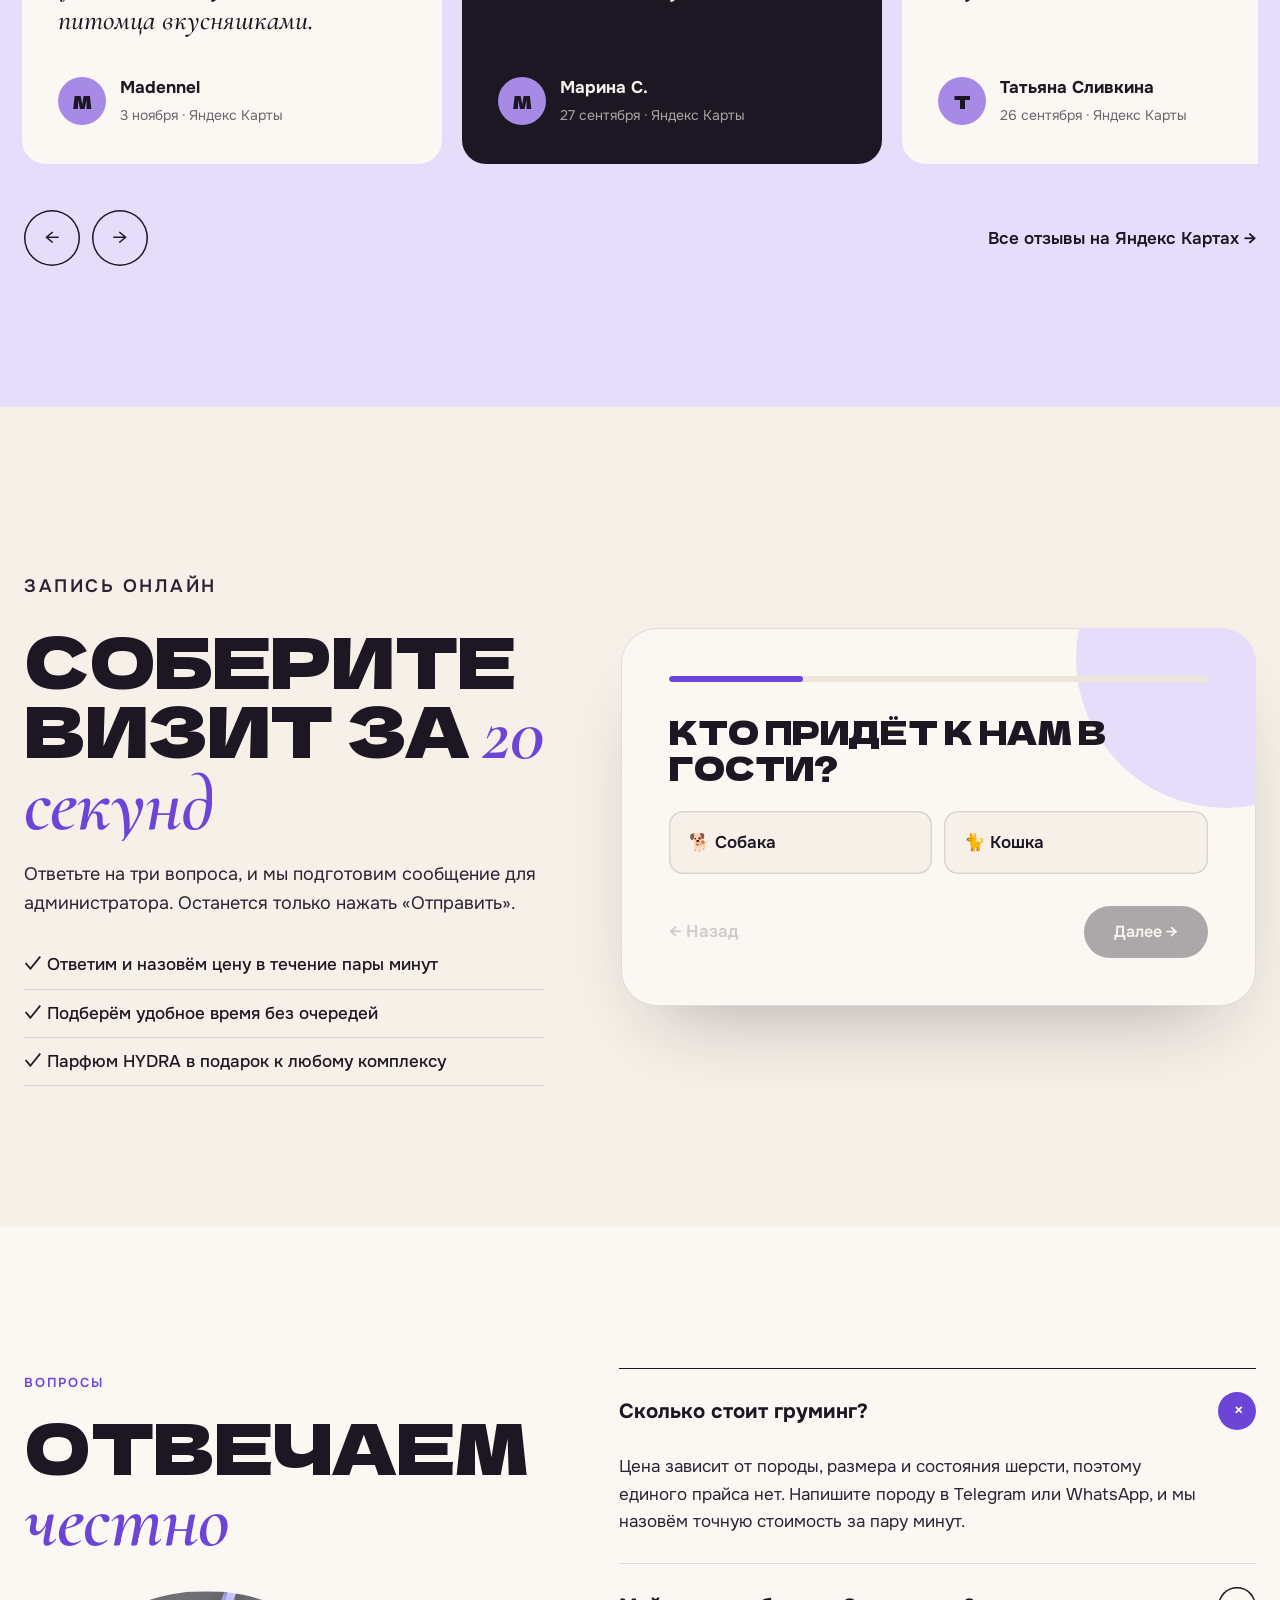
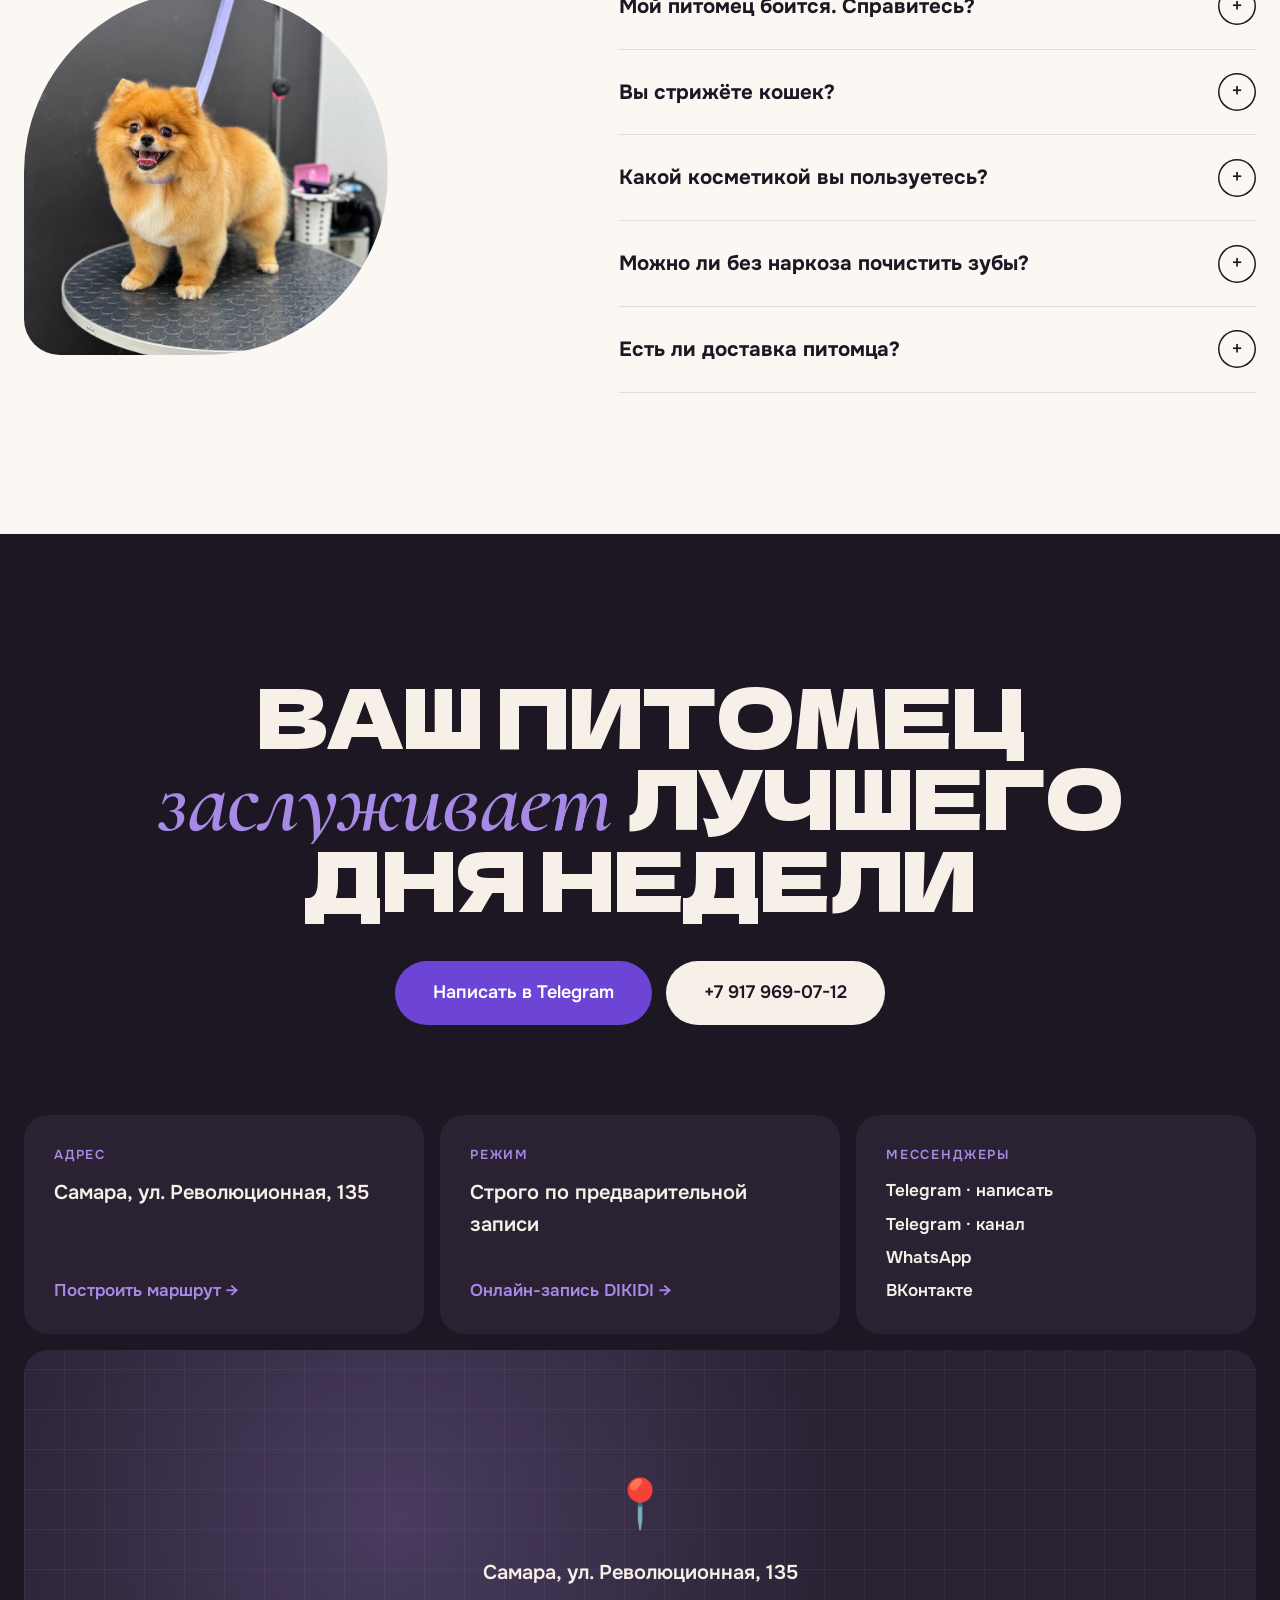
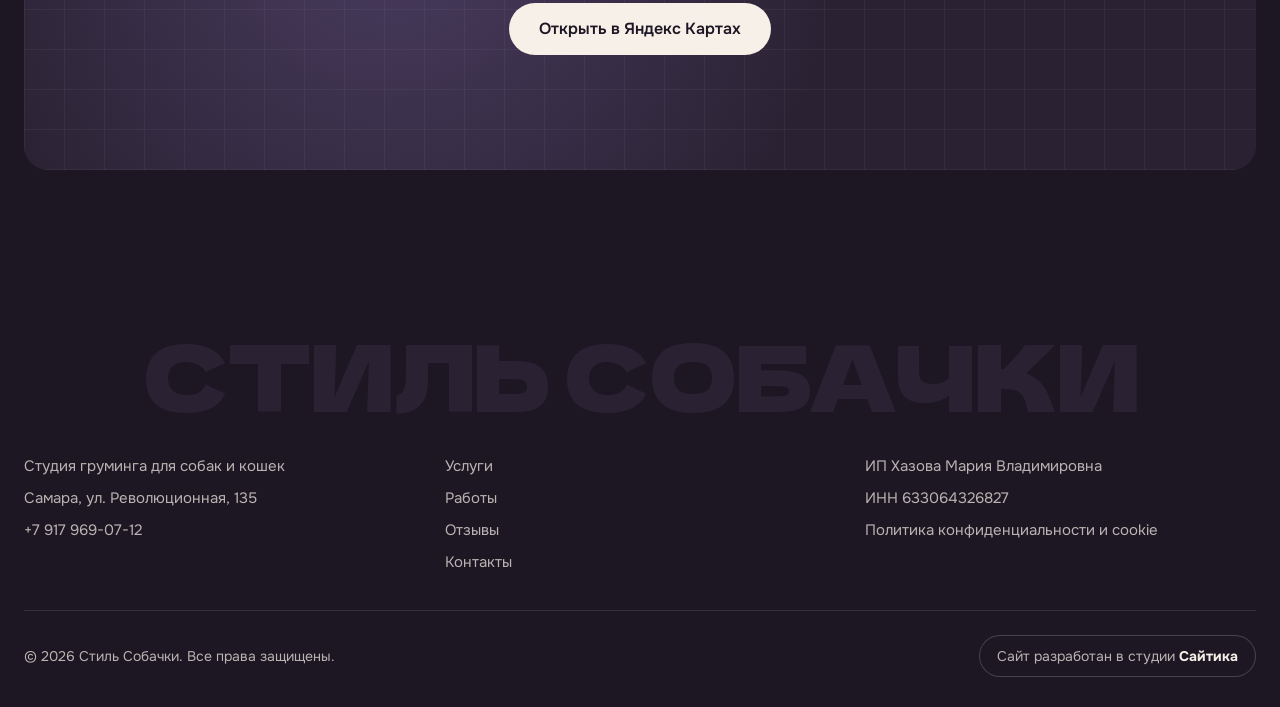
==== commit ed9053a3: "Ссылка «Сайт разработан в студии Сайтика» ведёт на студия-сайтика.рф Co-Authored-By: Claude Opus 5.5" ====
--- a/index.html
+++ b/index.html
@@ -666,7 +666,7 @@
       </div>
       <div class="footer__bottom">
         <span>© <span id="year">2026</span> Стиль Собачки. Все права защищены.</span>
-        <a href="https://studio-psi-olive.vercel.app/" target="_blank" rel="noopener" class="footer__dev">Сайт разработан в студии <strong>Сайтика</strong></a>
+        <a href="https://xn----8sbanucgj0ddhgg4o.xn--p1ai/" target="_blank" rel="noopener" class="footer__dev">Сайт разработан в студии <strong>Сайтика</strong></a>
       </div>
     </div>
   </footer>
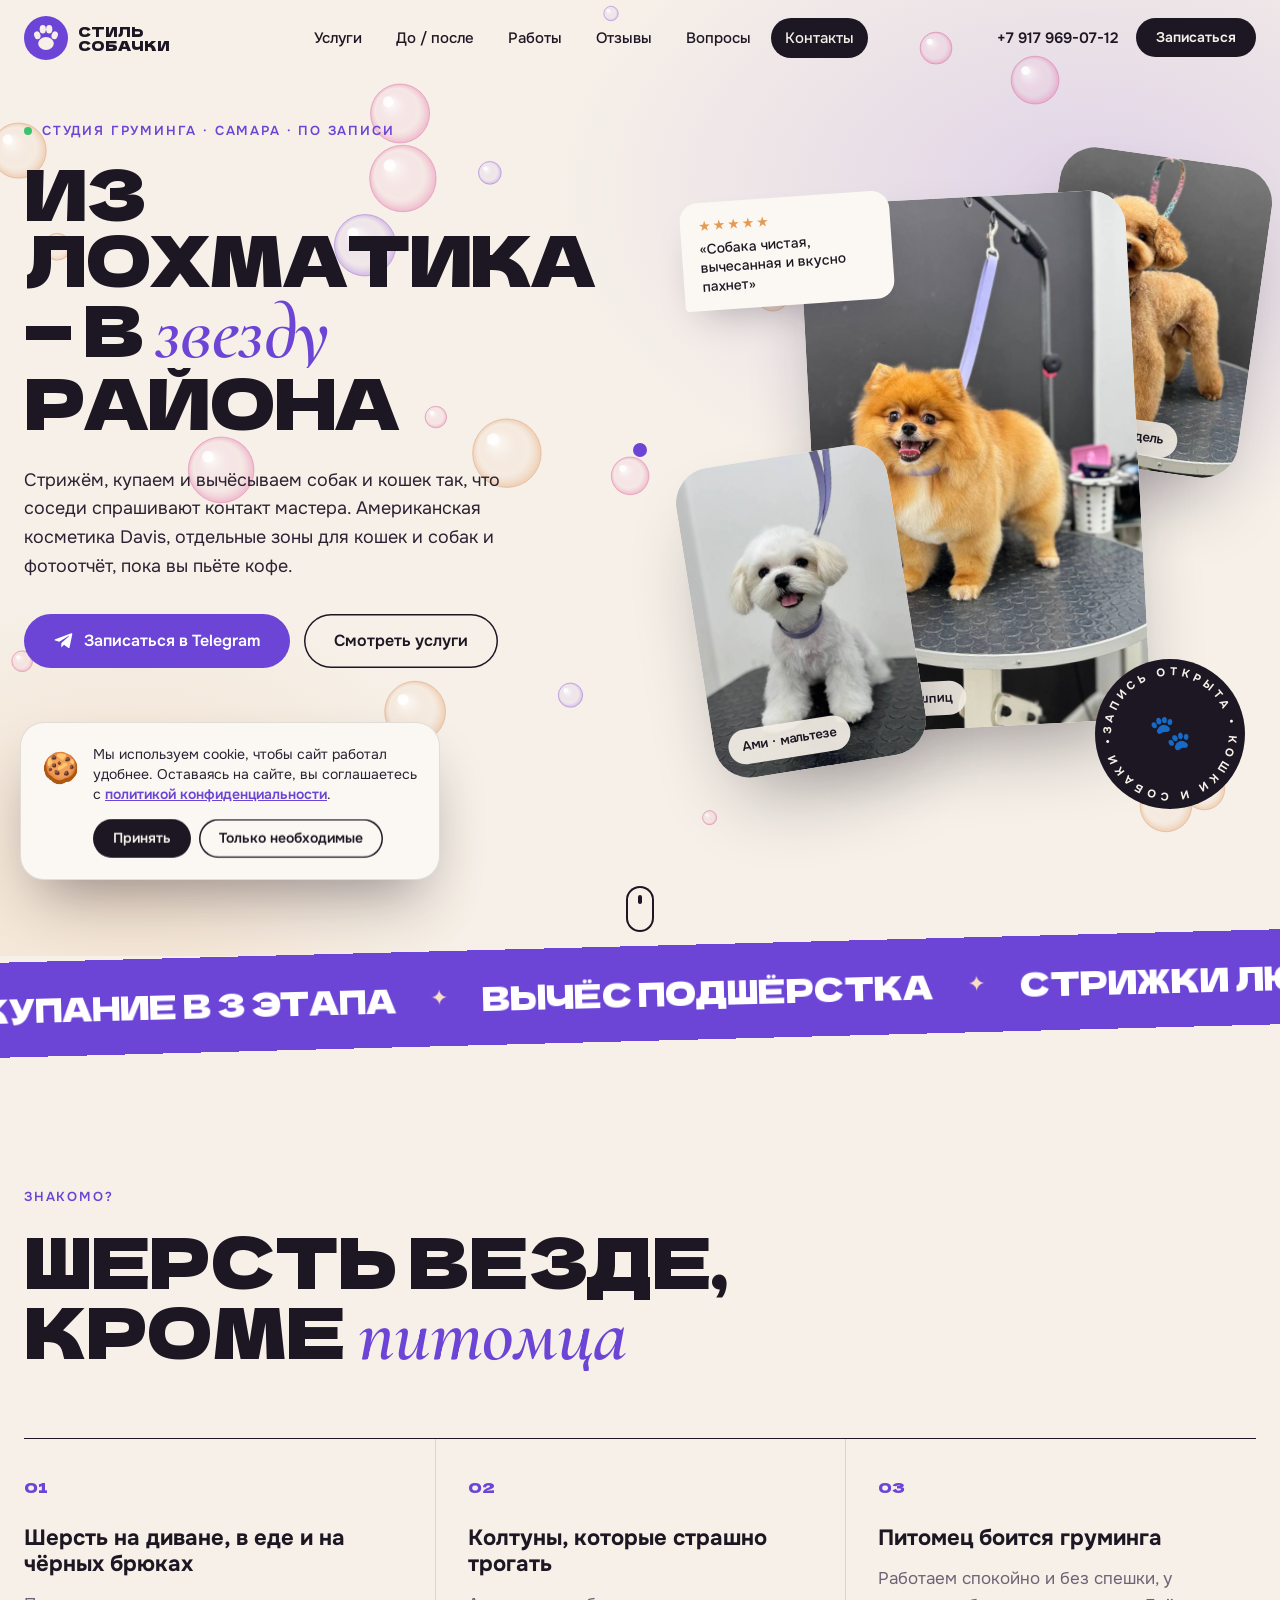
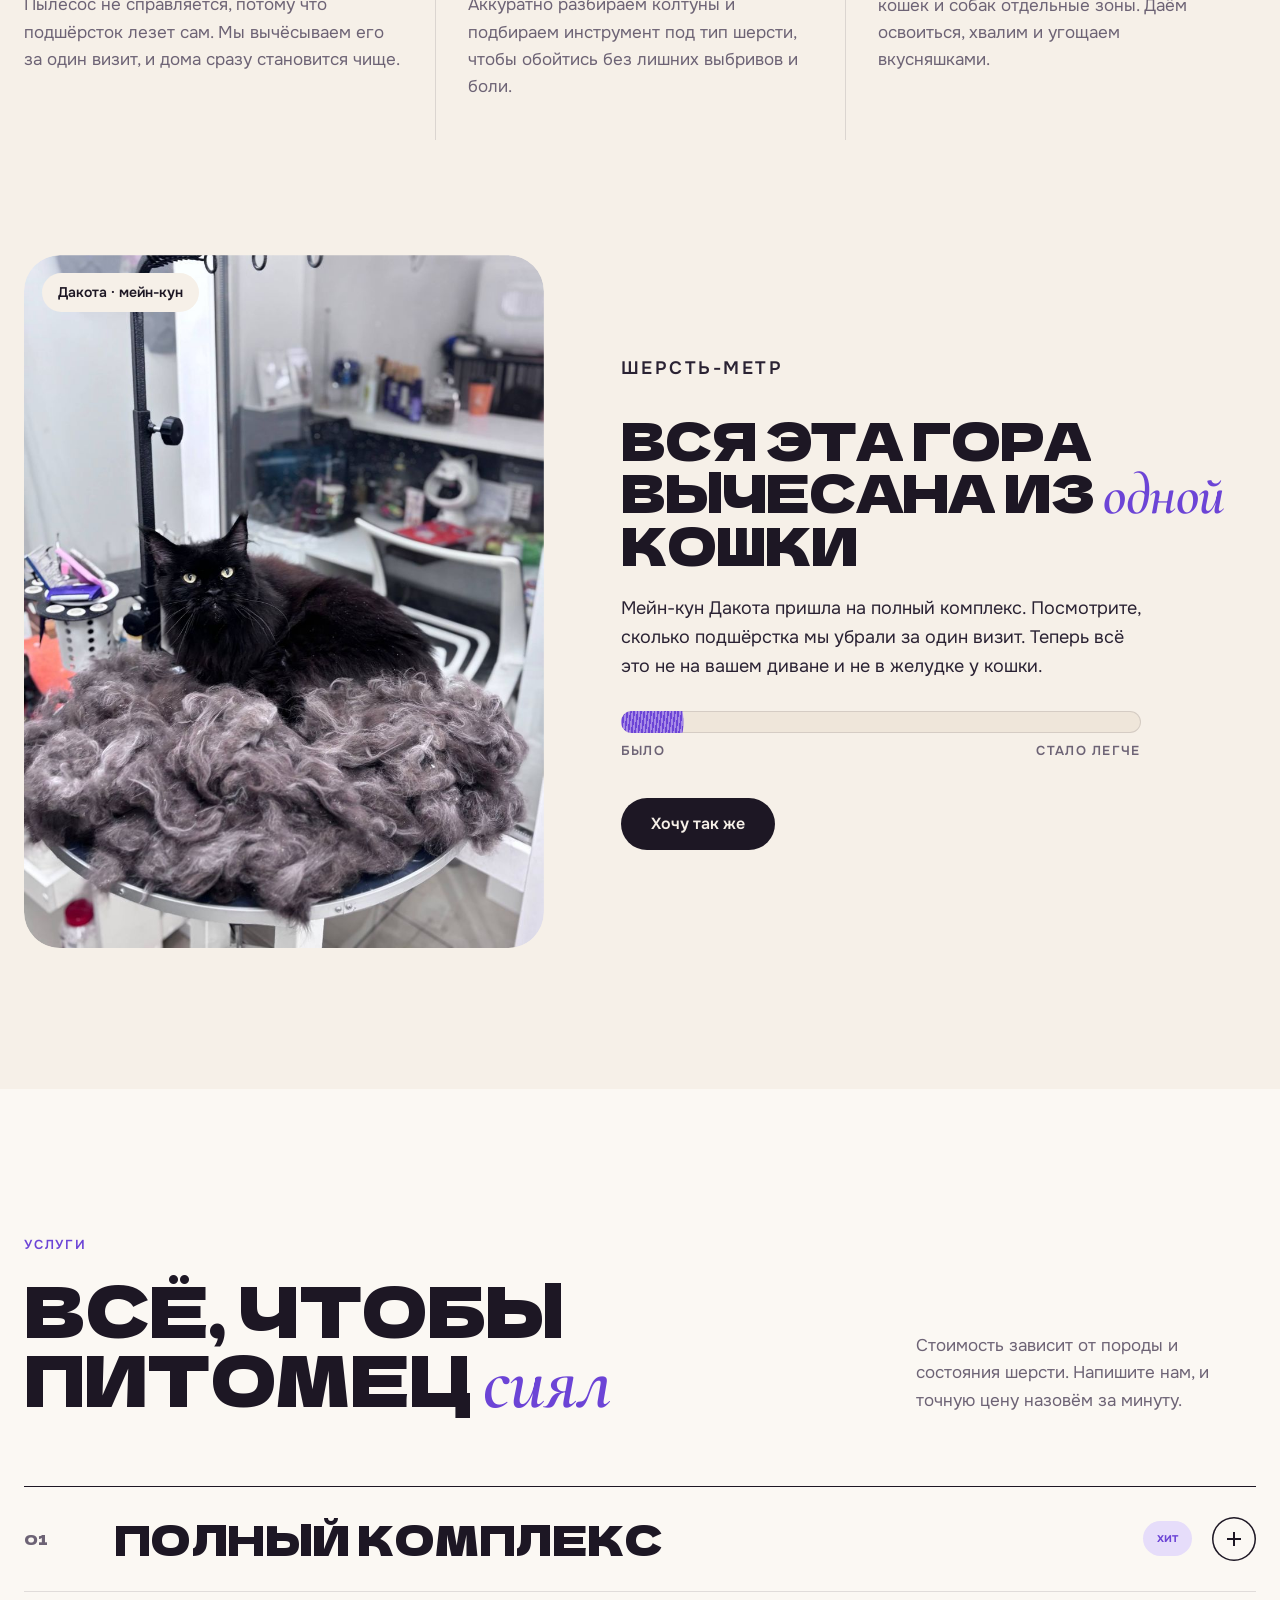
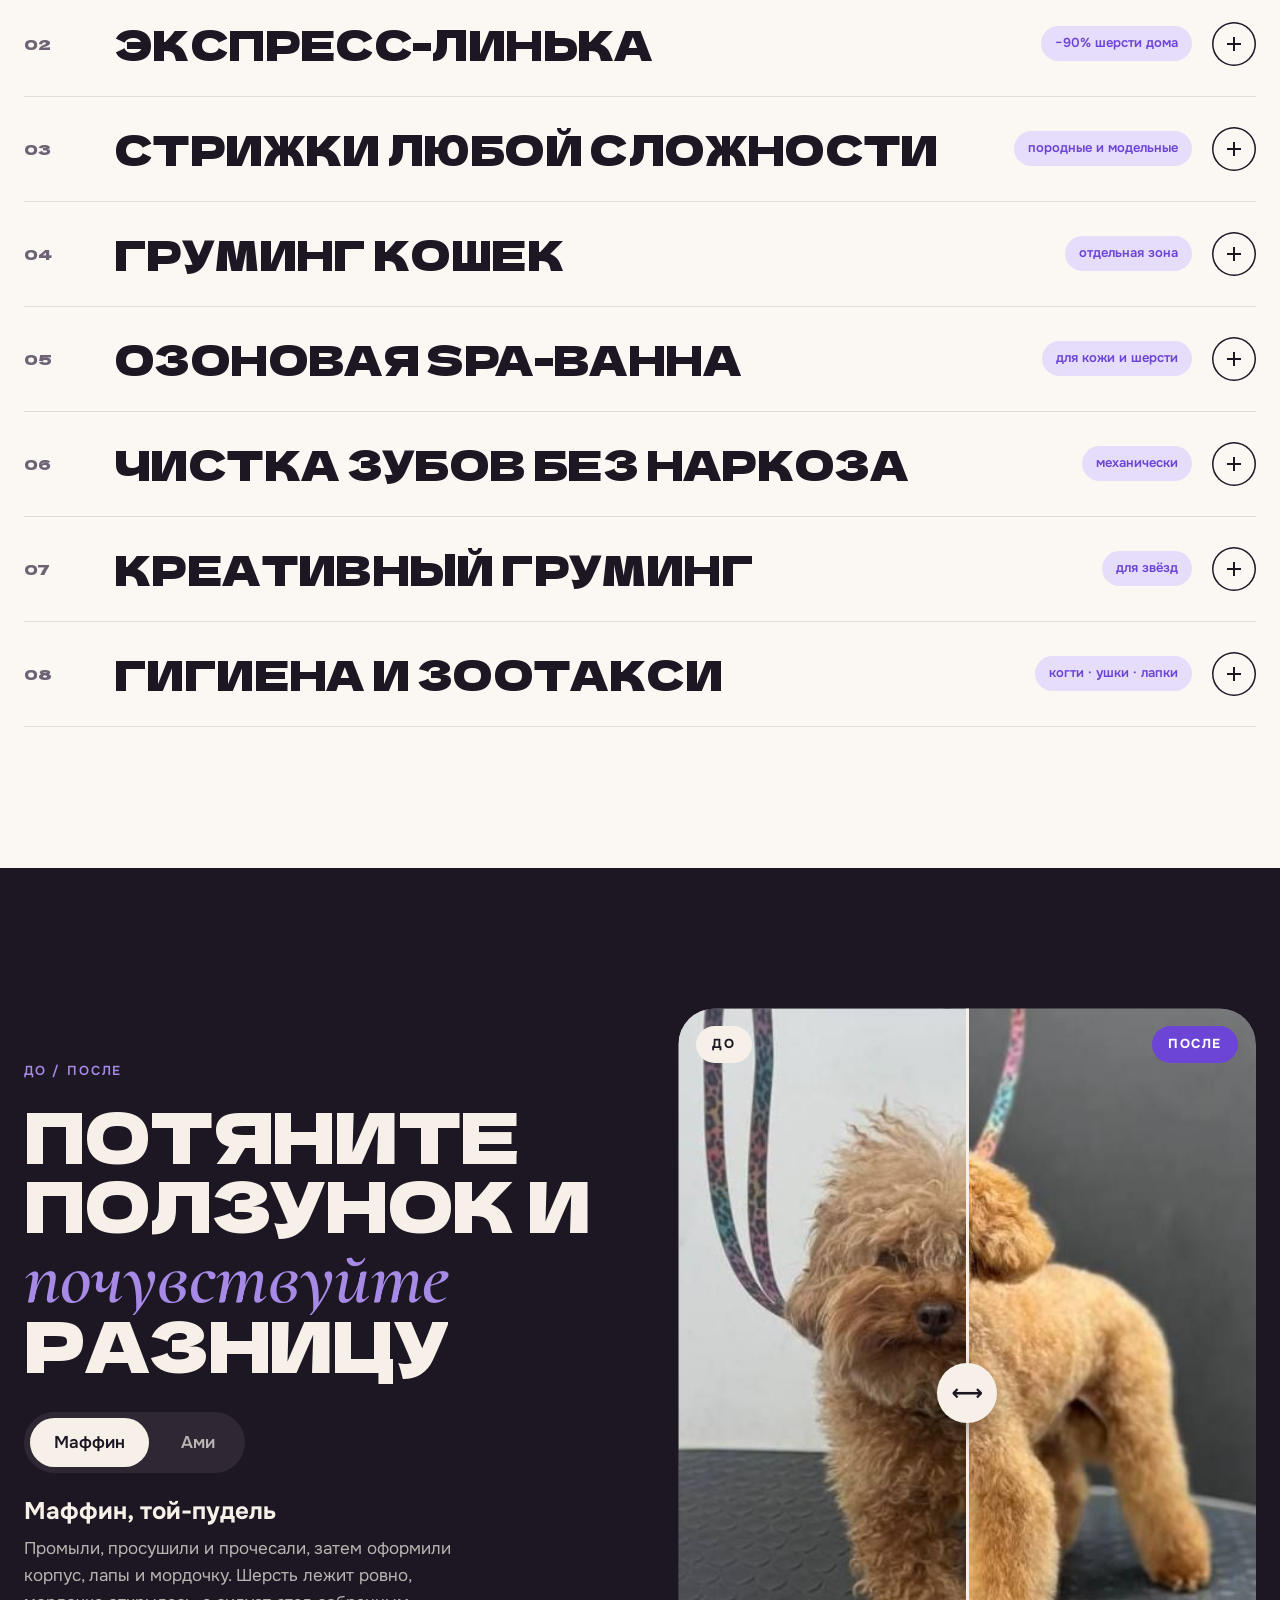
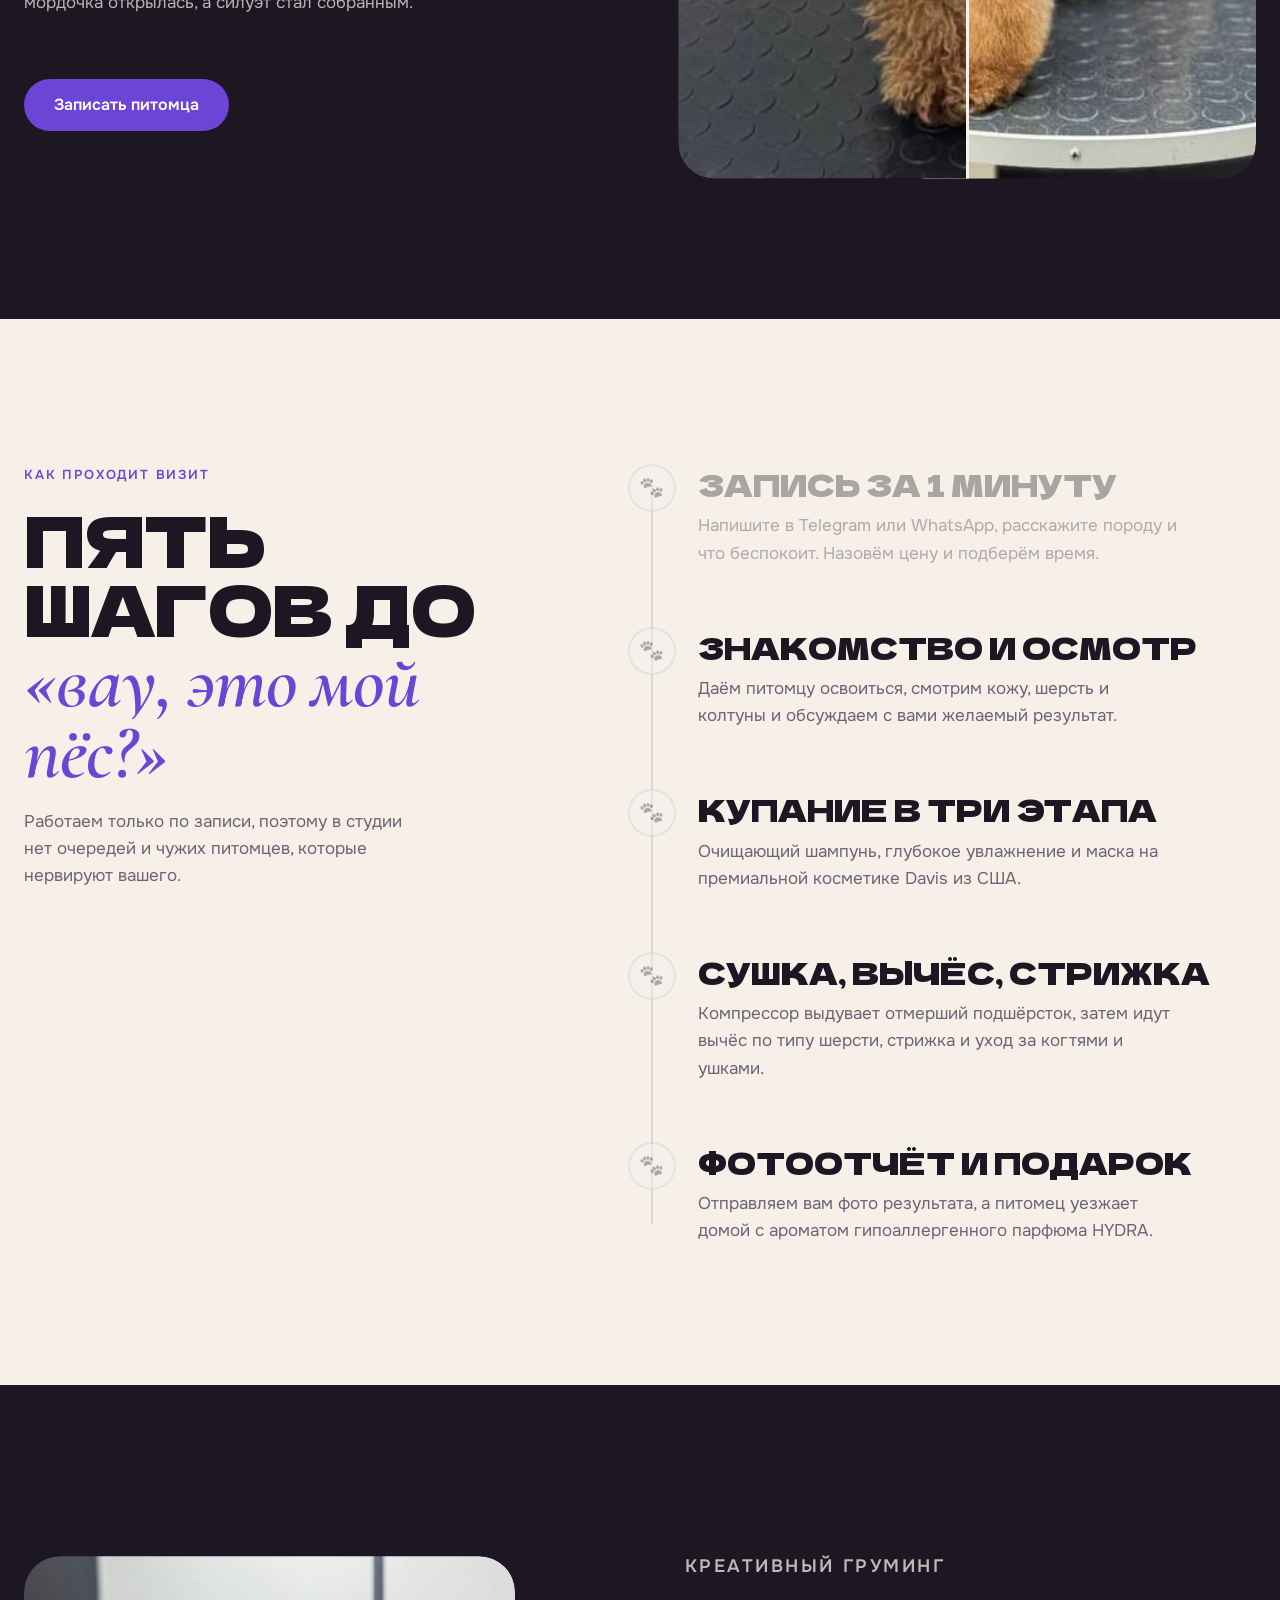
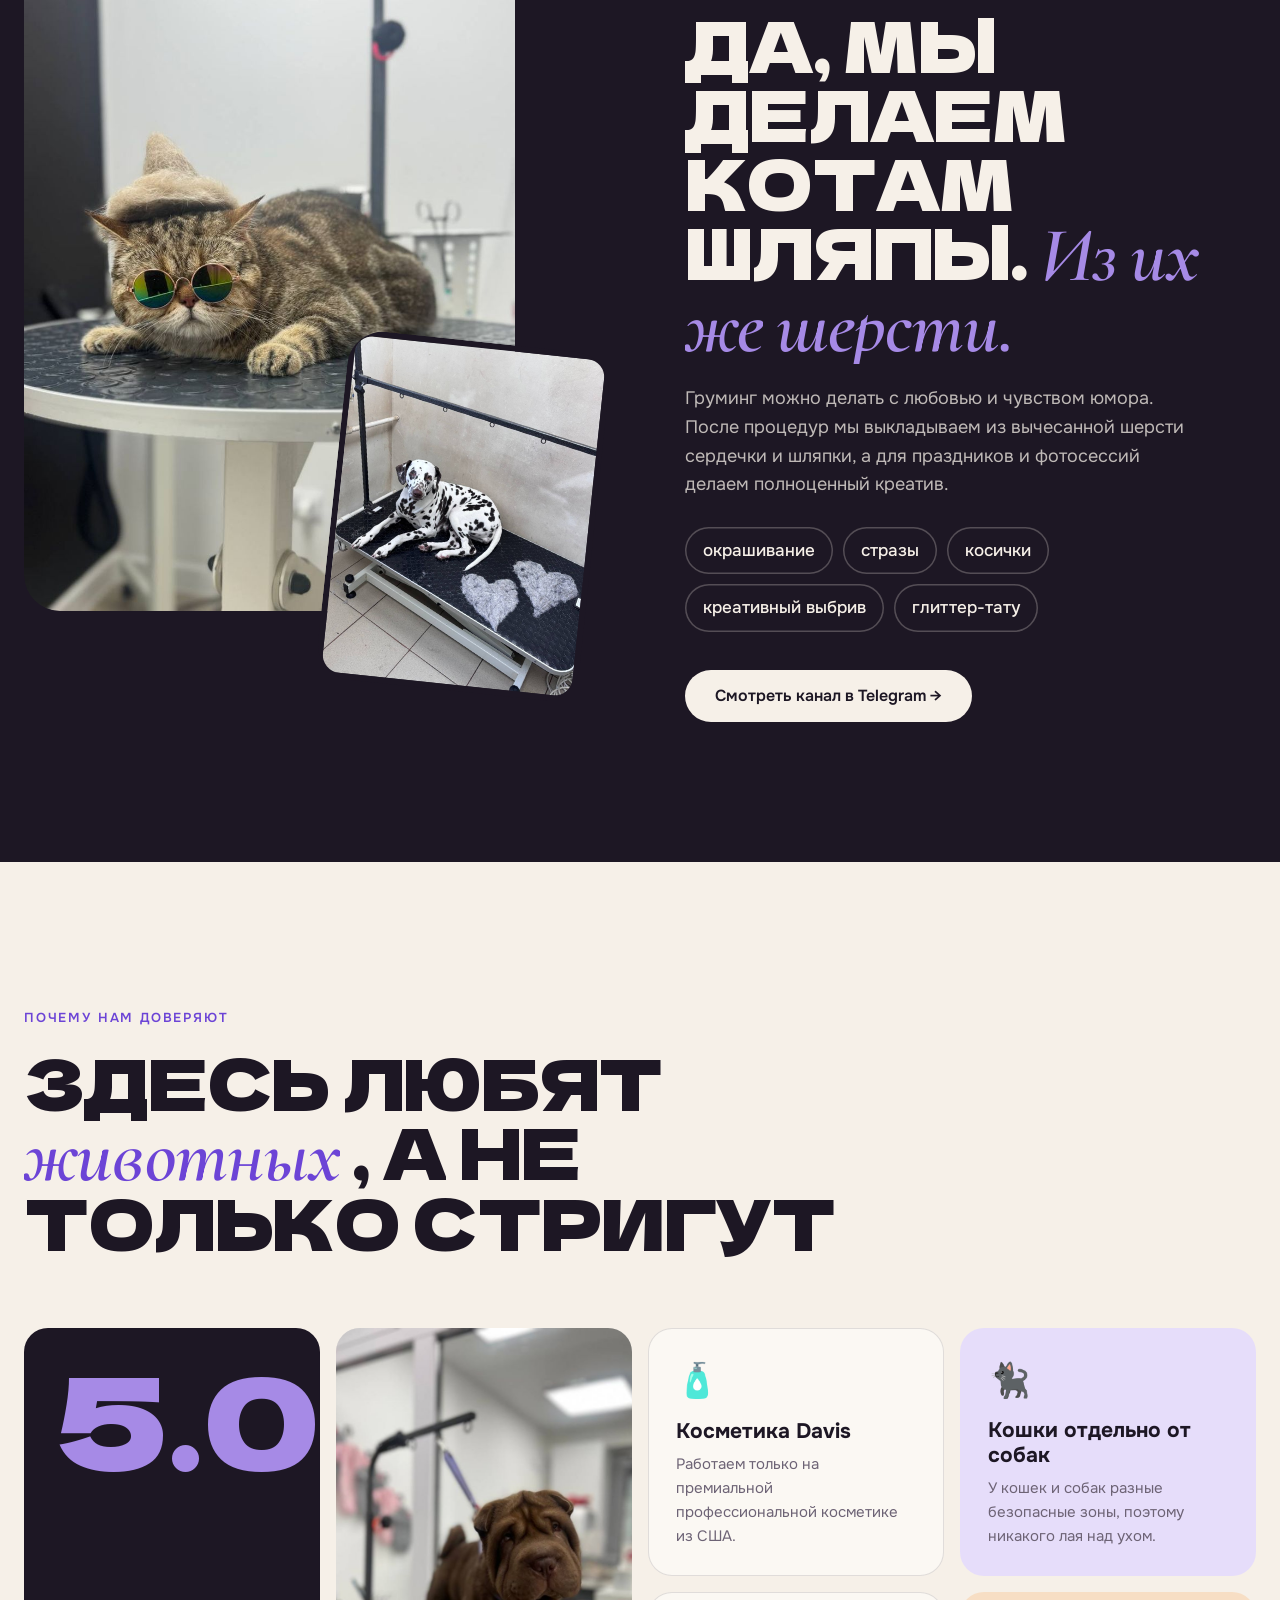
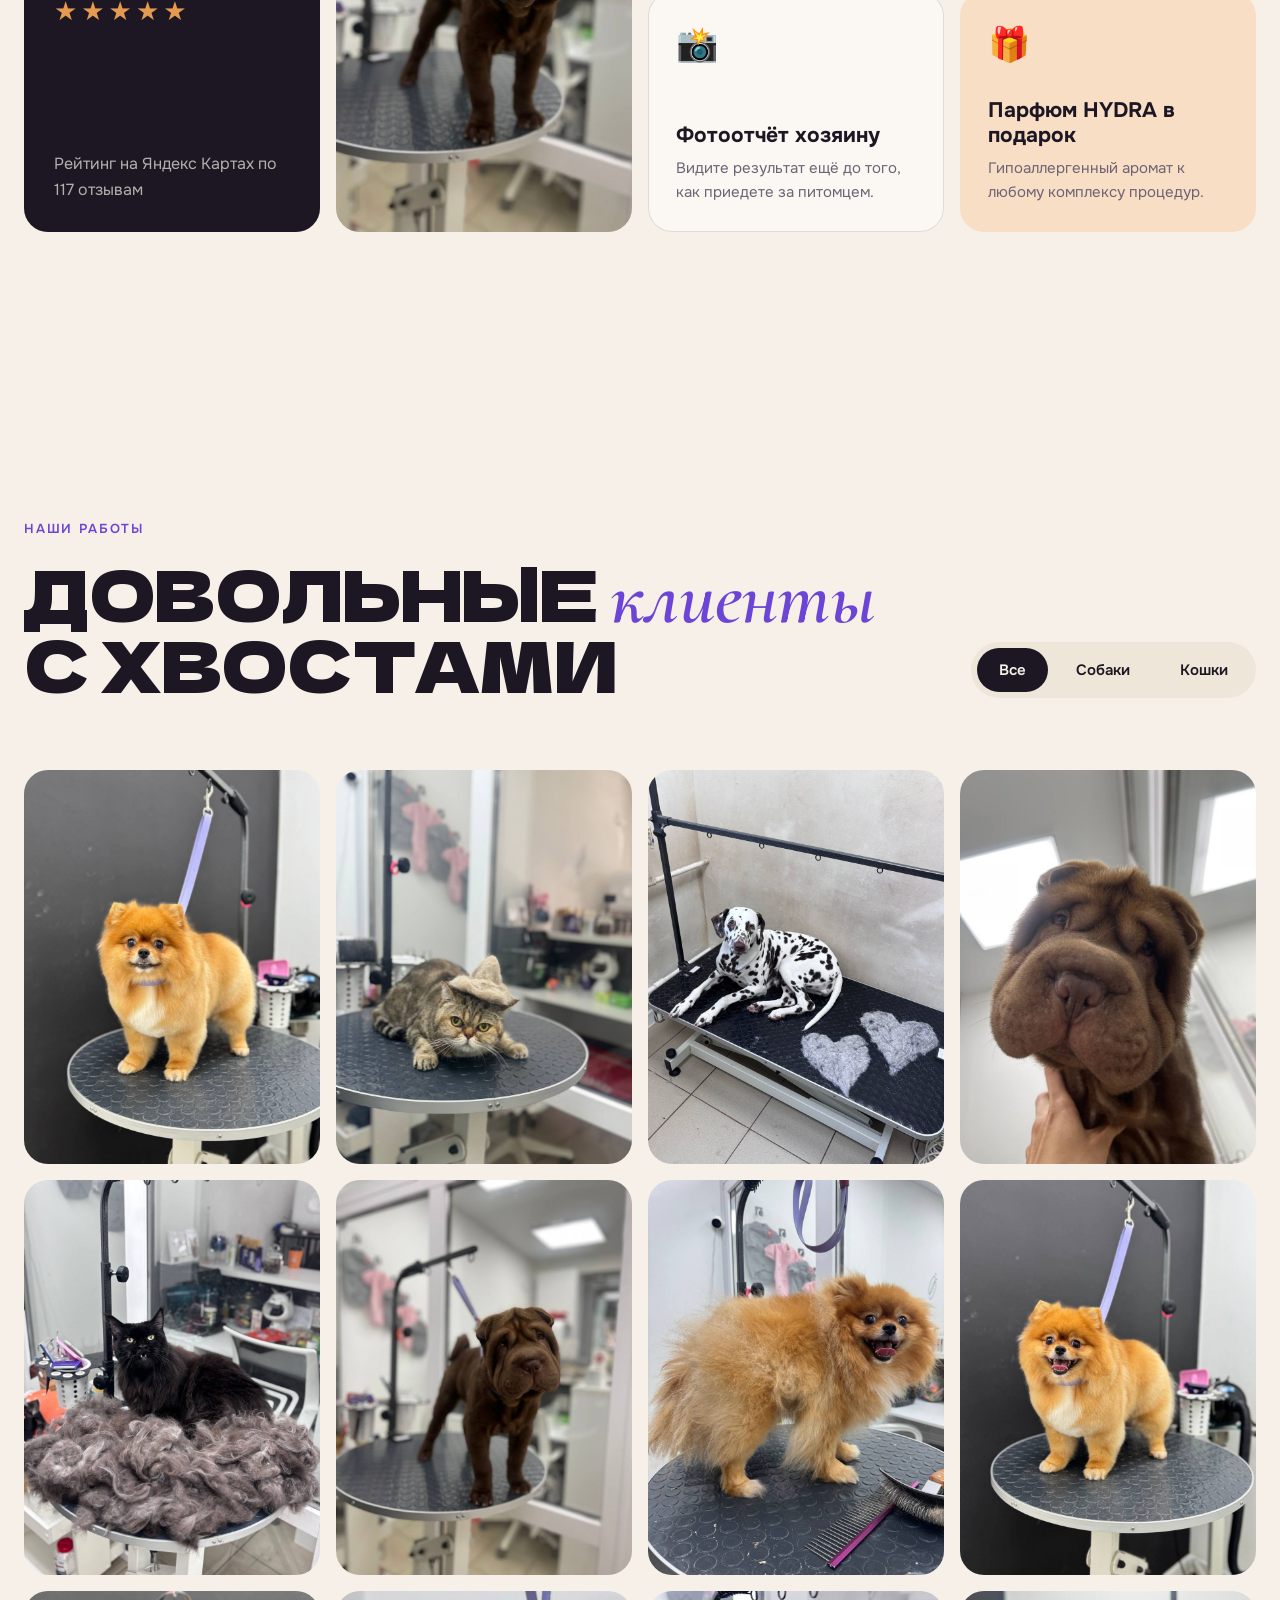
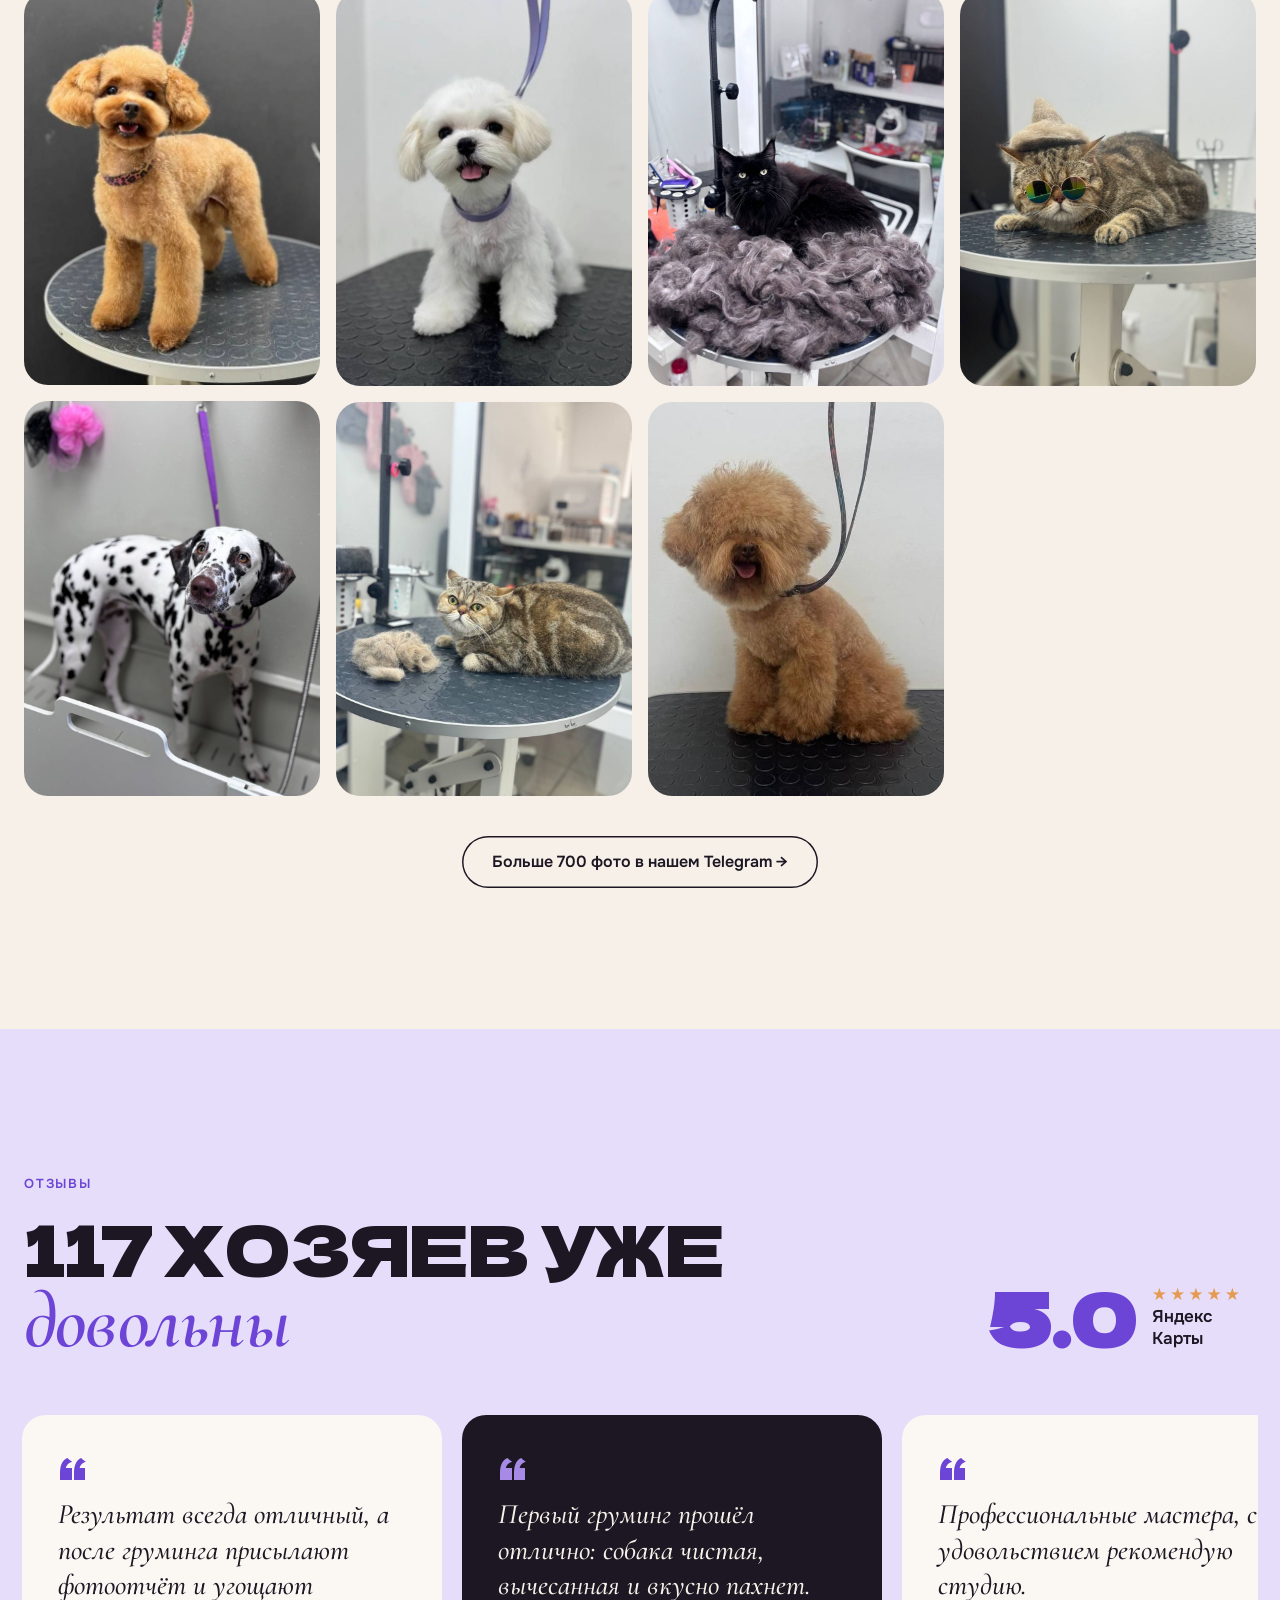
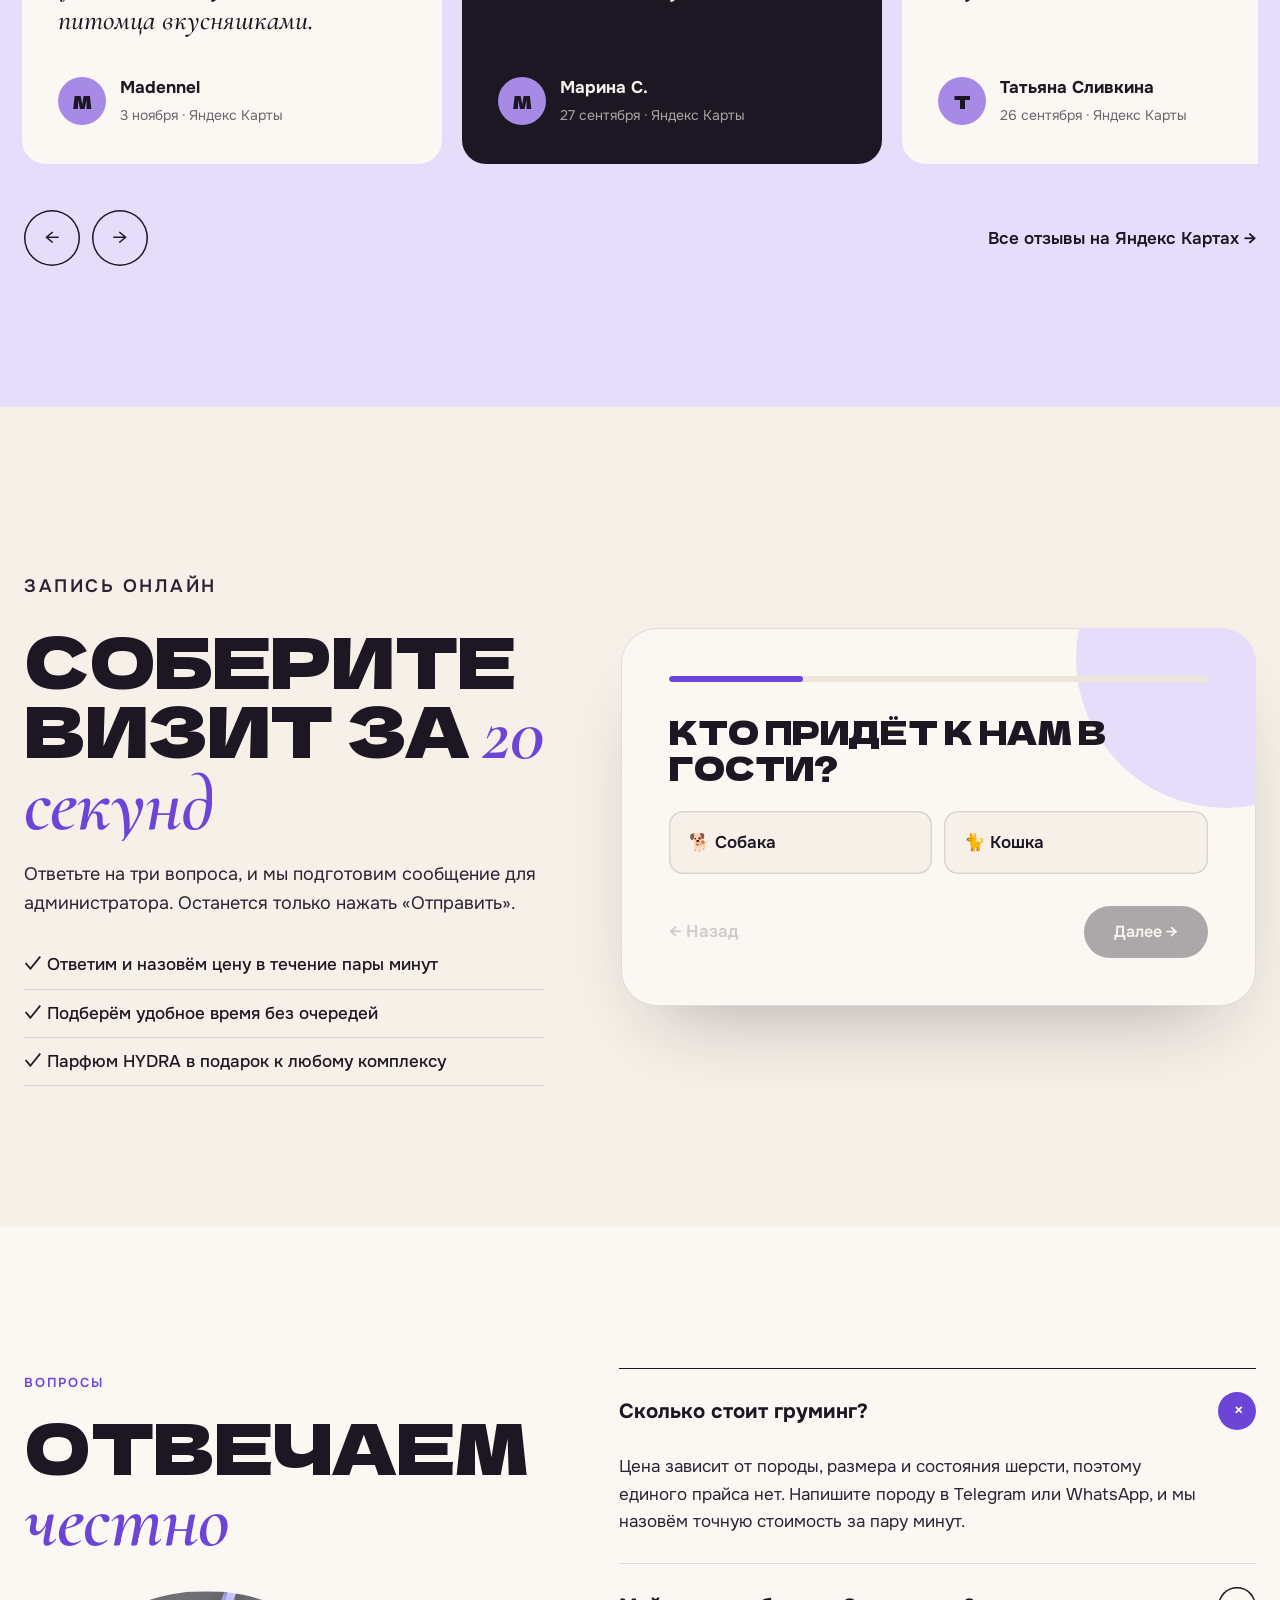
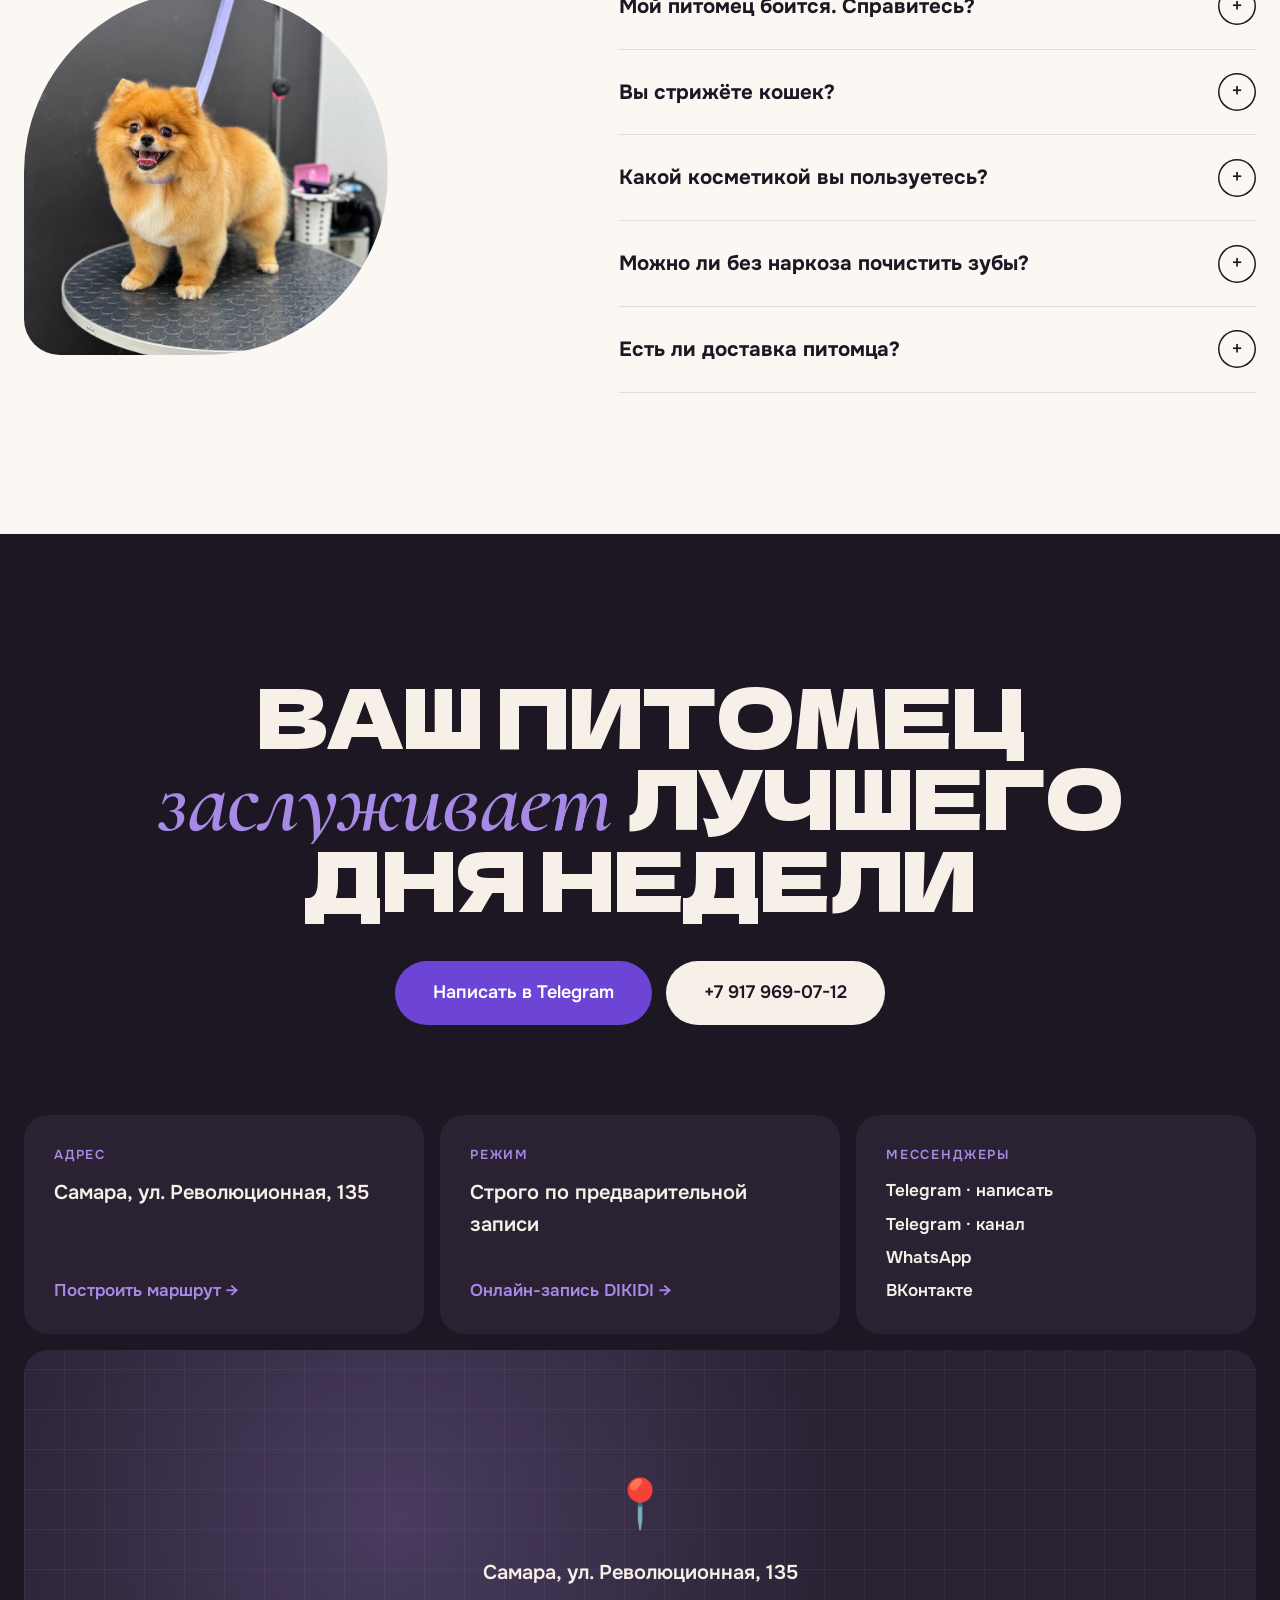
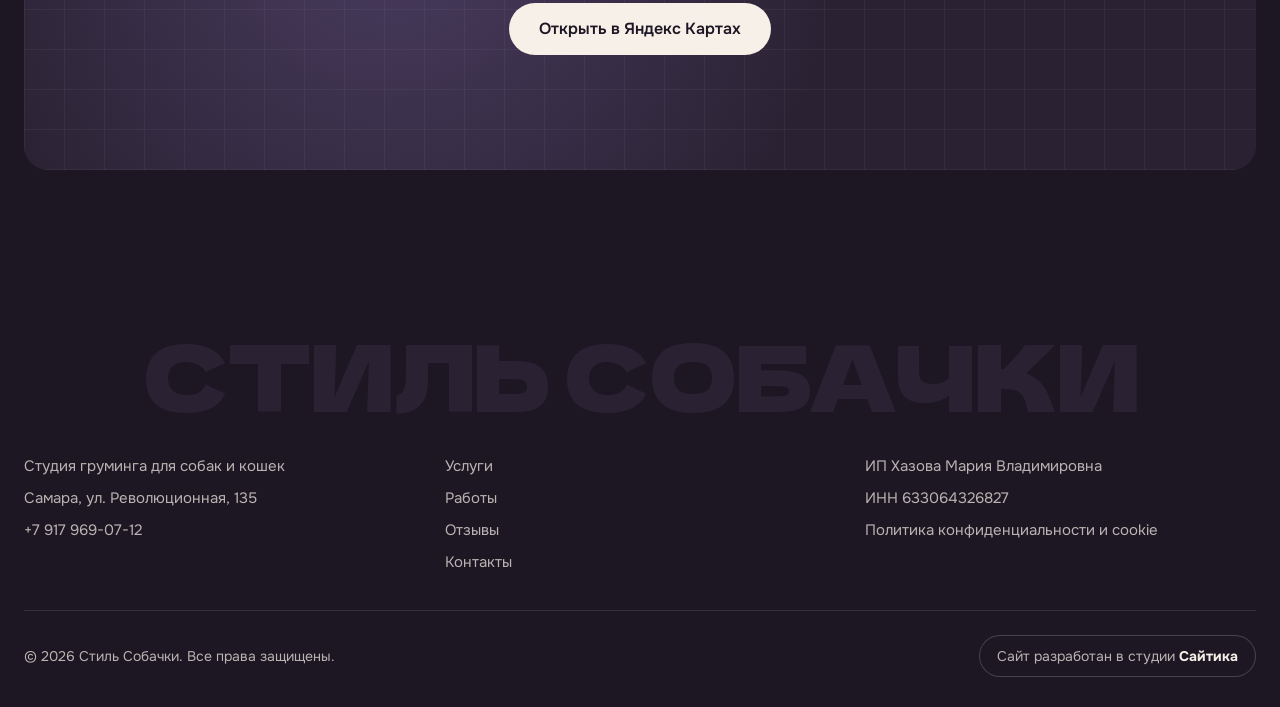
==== commit b1128961: "UTM-метки в ссылке на студию Сайтика в подвале Co-Authored-By: Claude Opus 5.5 <noreply@anthropic.co" ====
--- a/index.html
+++ b/index.html
@@ -666,7 +666,7 @@
       </div>
       <div class="footer__bottom">
         <span>© <span id="year">2026</span> Стиль Собачки. Все права защищены.</span>
-        <a href="https://xn----8sbanucgj0ddhgg4o.xn--p1ai/" target="_blank" rel="noopener" class="footer__dev">Сайт разработан в студии <strong>Сайтика</strong></a>
+        <a href="https://xn----8sbanucgj0ddhgg4o.xn--p1ai/?utm_source=client_sites&amp;utm_medium=referral&amp;utm_campaign=footer" target="_blank" rel="noopener" class="footer__dev">Сайт разработан в студии <strong>Сайтика</strong></a>
       </div>
     </div>
   </footer>
